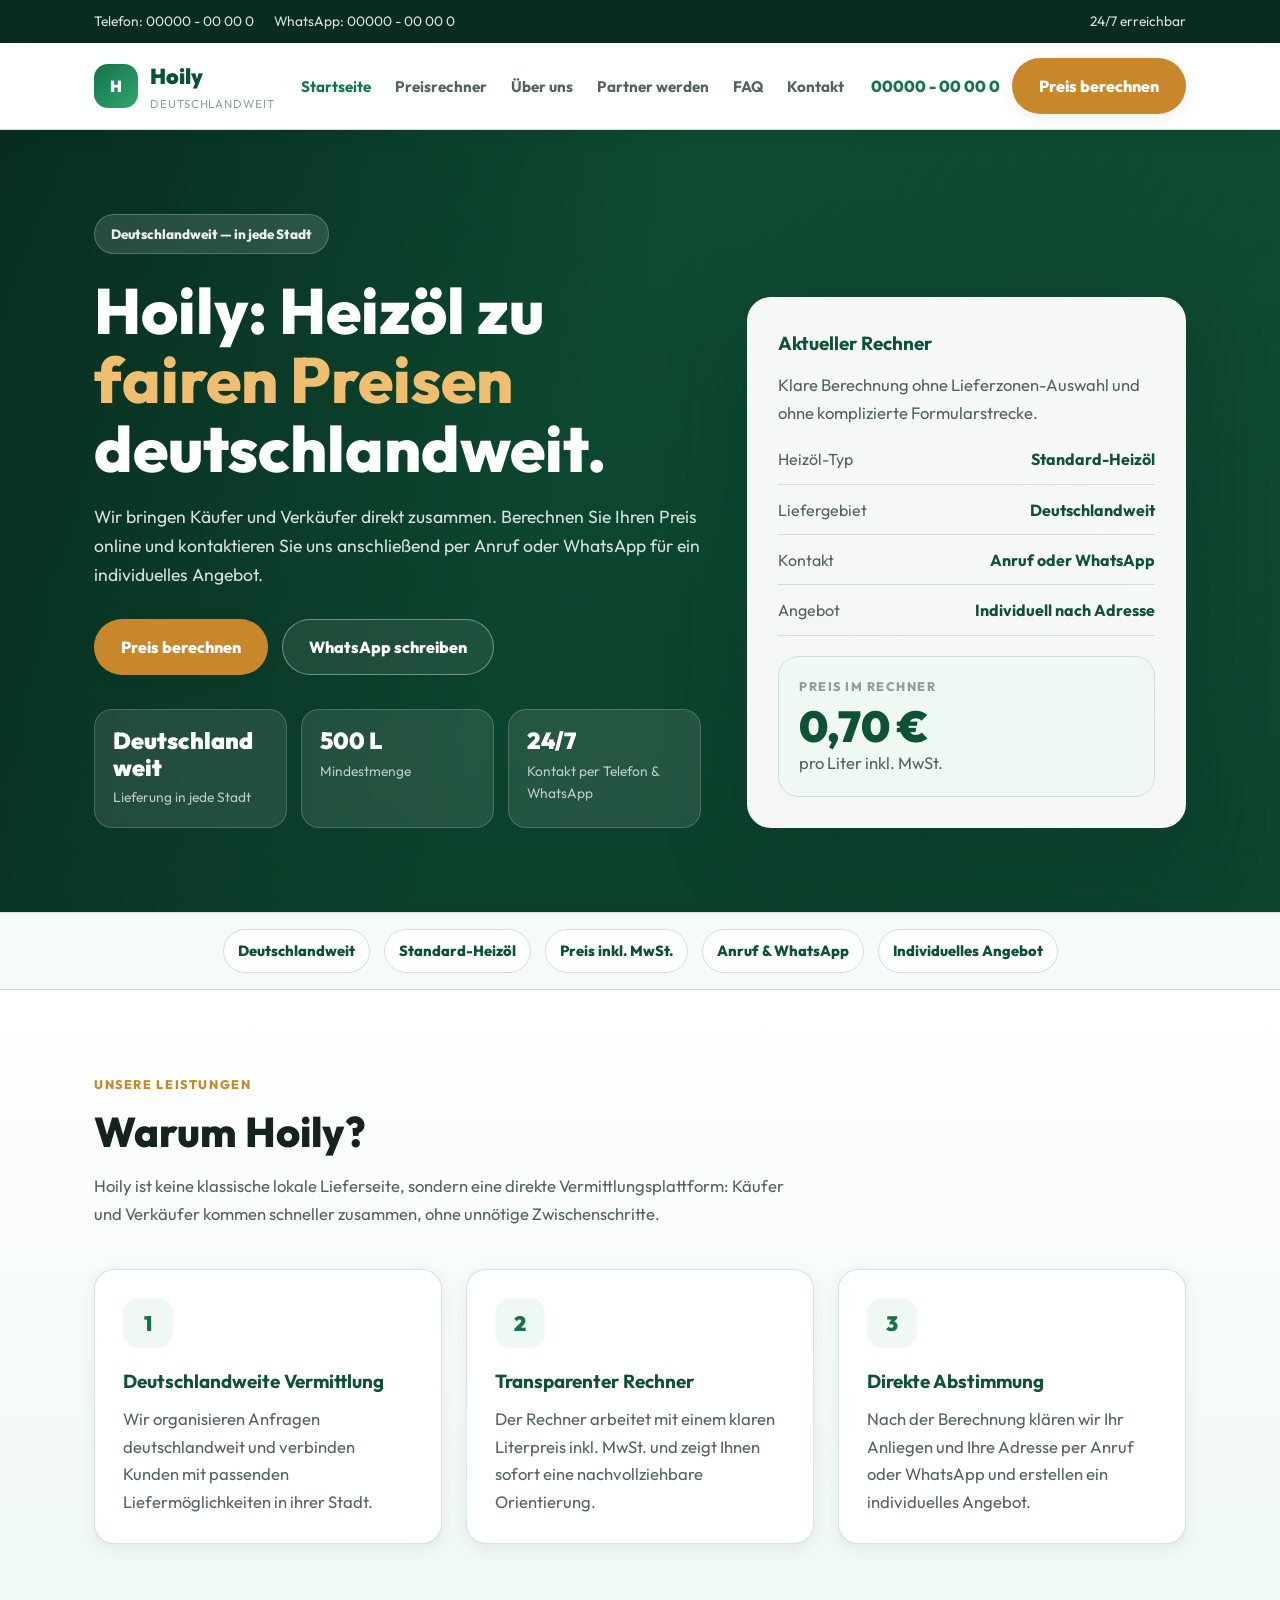
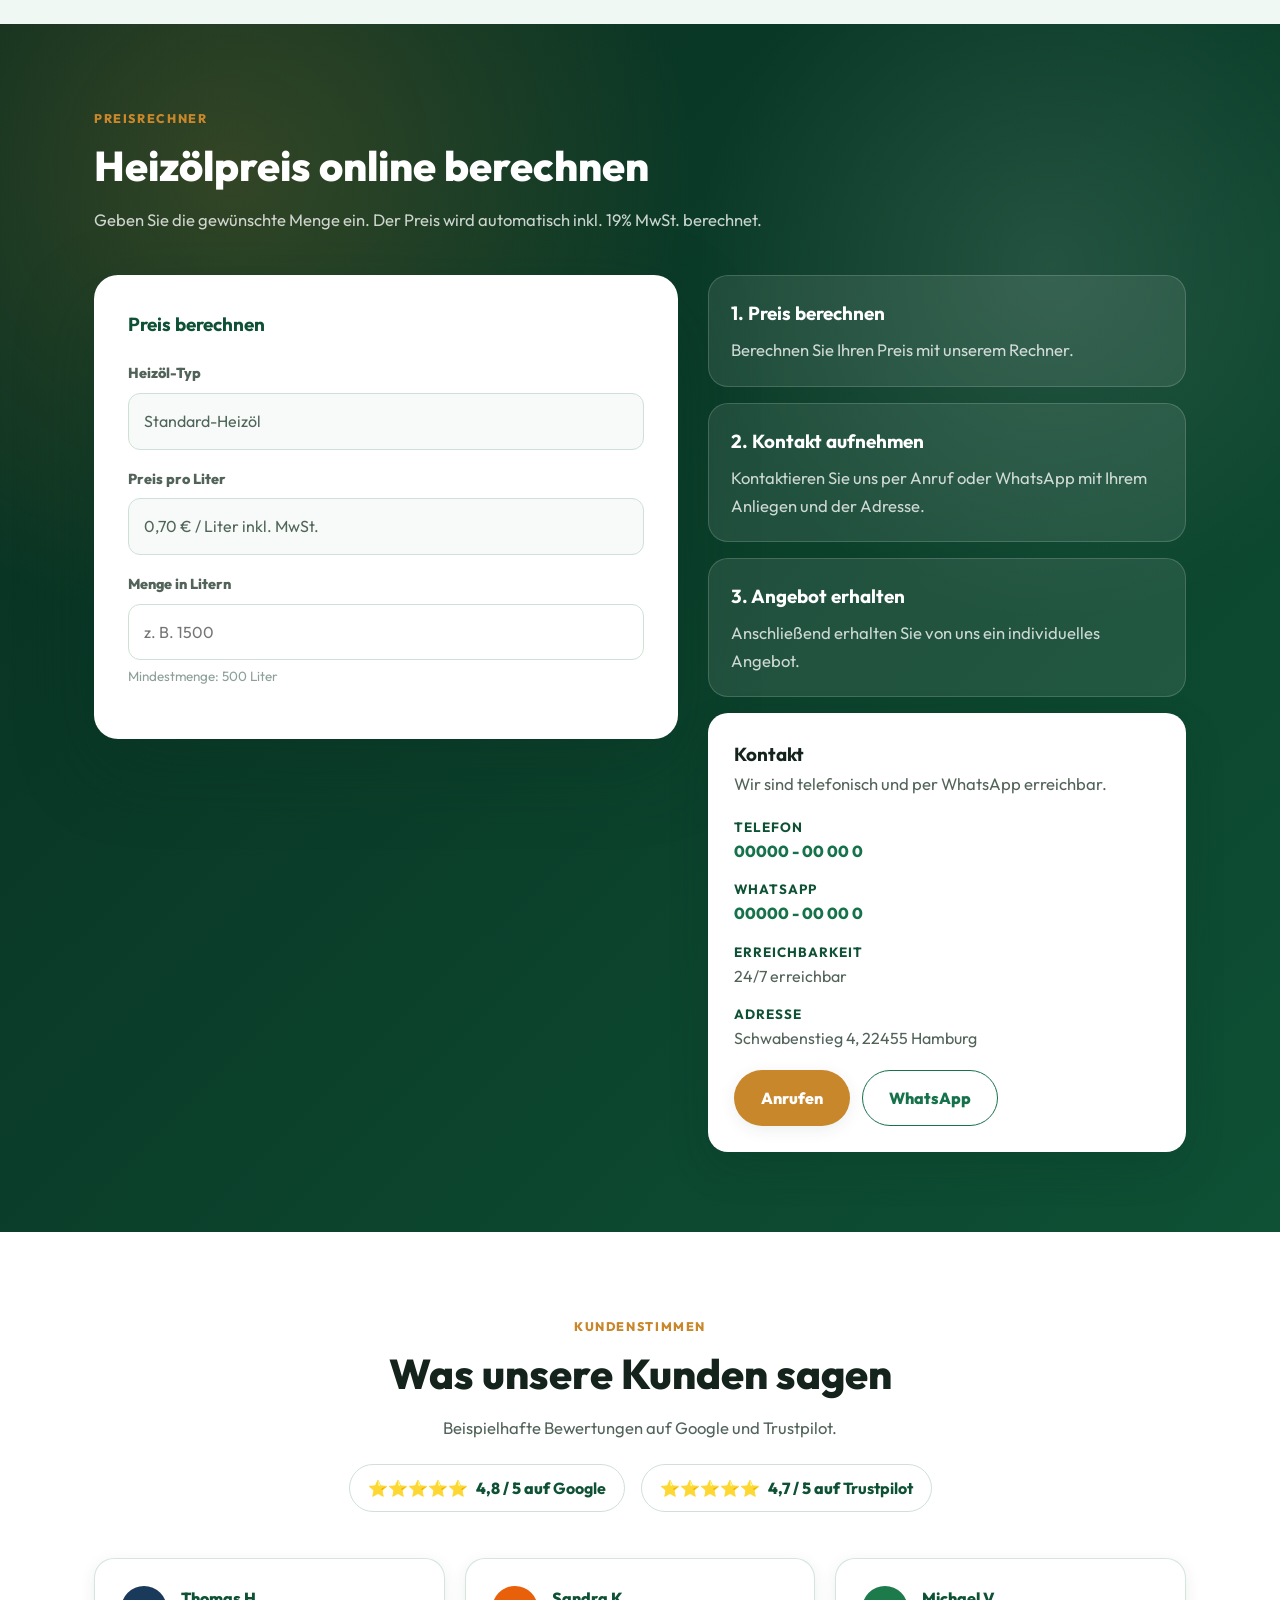
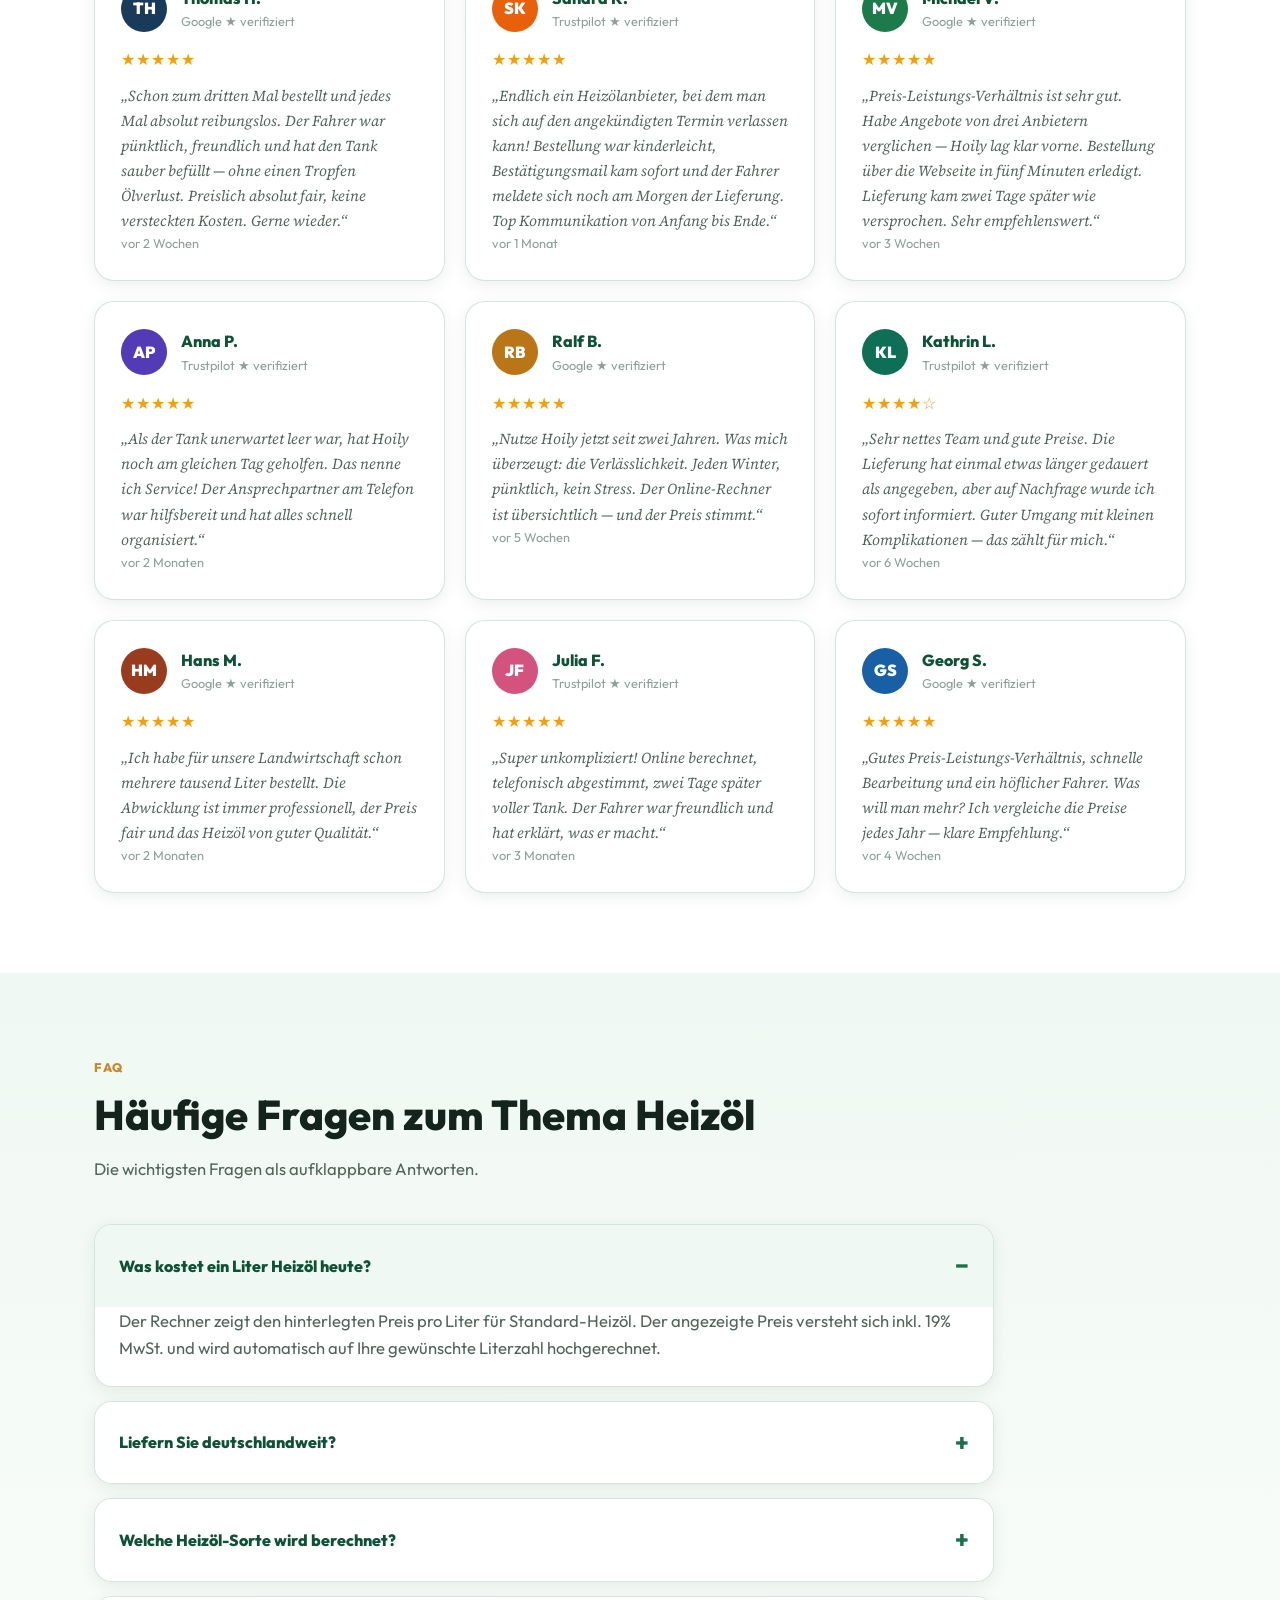
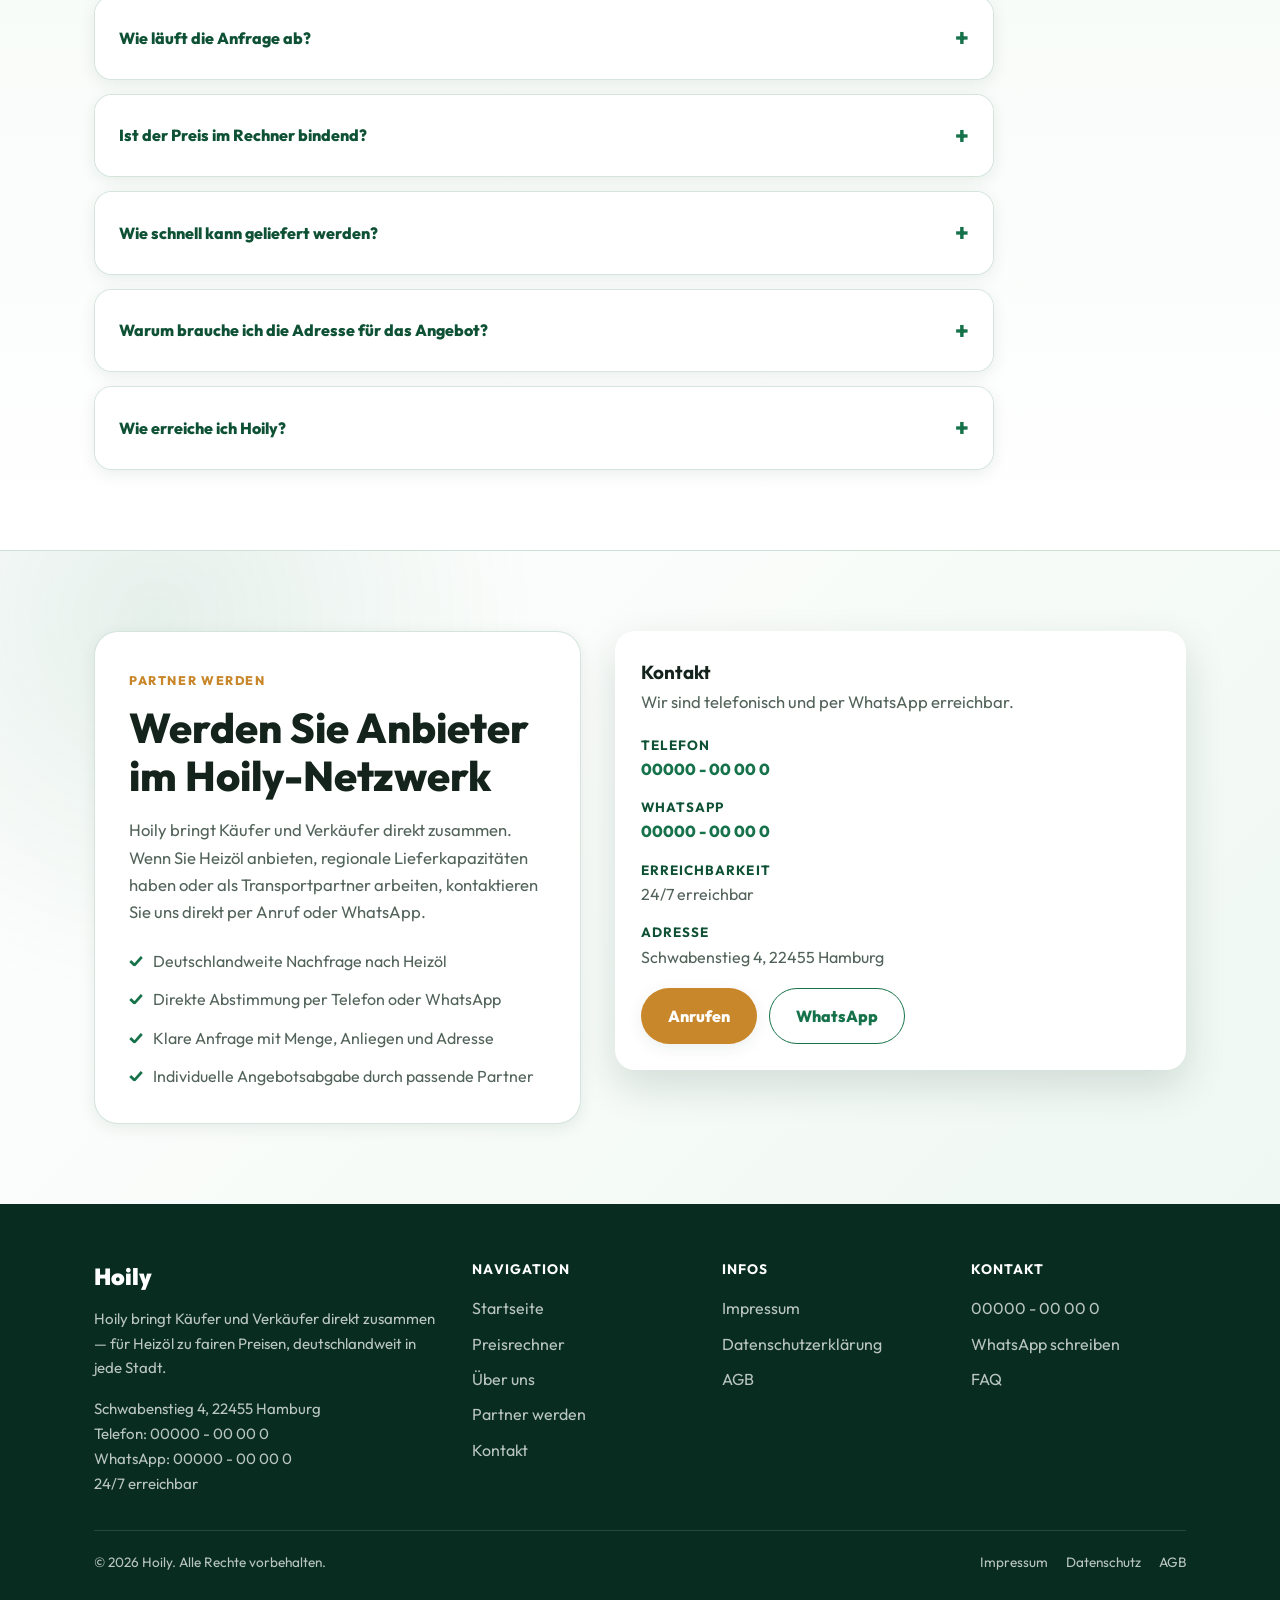
==== index.html @ de89bfe2 "commit" ====
<!DOCTYPE html><html lang="de"><head><meta charset="UTF-8"><meta name="viewport" content="width=device-width, initial-scale=1.0"><title>Hoily — Heizöl deutschlandweit berechnen</title>
<!-- Version: final-partner-uses-calculator-contact-card --><meta name="description" content="Hoily bringt Käufer und Verkäufer direkt zusammen. Heizölpreis online berechnen und per Anruf oder WhatsApp ein individuelles Angebot erhalten."><link rel="preconnect" href="https://fonts.googleapis.com"><link rel="preconnect" href="https://fonts.gstatic.com" crossorigin><link href="https://fonts.googleapis.com/css2?family=Outfit:wght@400;500;600;700;800;900&family=Source+Serif+4:ital,wght@0,400;0,600;1,400&display=swap" rel="stylesheet"><style>

:root {
  --brand-primary: #16724A;
  --brand-secondary: #0E5135;
  --brand-accent: #C9872C;
  --brand-light: #EFF8F2;
  --brand-soft: #DCEFE4;
  --brand-dark: #082D20;
  --text-primary: #14241C;
  --text-secondary: #52635A;
  --text-muted: #8CA098;
  --white: #FFFFFF;
  --border: #CFE1D6;
  --radius-sm: 8px;
  --radius-md: 14px;
  --radius-lg: 24px;
  --shadow-sm: 0 4px 16px rgba(8,45,32,0.08);
  --shadow-md: 0 16px 42px rgba(8,45,32,0.14);
  --shadow-lg: 0 28px 80px rgba(8,45,32,0.28);

  /* HERO BACKGROUND IMAGE — ЗАМЕНИТЕ ФОТО В ШАПКЕ ЗДЕСЬ.
     Формат: --hero-image: url('ВАША_ССЫЛКА_НА_ФОТО_ГРУЗОВИКА_ИЛИ_ДОРОГИ');
     Сейчас используется внешнее фото. Если фото не загрузится в локальном предпросмотре,
     сайт всё равно покажет зелёный градиент как fallback.
  */
  --hero-image: url('https://images.unsplash.com/photo-1601584115197-04ecc0da31d7?auto=format&fit=crop&w=1800&q=80');
}
* { box-sizing: border-box; margin: 0; padding: 0; }
html { scroll-behavior: smooth; }
body {
  font-family: 'Outfit', sans-serif;
  color: var(--text-primary);
  background: radial-gradient(circle at 10% 0%, rgba(22,114,74,.08), transparent 32%), #fff;
  line-height: 1.65;
}
a { color: inherit; }
.container { max-width: 1140px; margin: 0 auto; padding: 0 24px; }
section { padding: 80px 0; }
p { font-size: 1.04rem; color: var(--text-secondary); }
h1 { font-size: clamp(2.15rem, 5vw, 4rem); font-weight: 800; line-height: 1.08; }
h2 { font-size: clamp(1.6rem, 3.5vw, 2.6rem); font-weight: 800; line-height: 1.16; }
h3 { font-size: 1.18rem; font-weight: 700; }
.section-label { display:inline-flex; align-items:center; gap:8px; font-size:.78rem; letter-spacing:.13em; text-transform:uppercase; font-weight:800; color:var(--brand-accent); margin-bottom:12px; }
.section-title { margin-bottom: 16px; }
.section-sub { max-width: 700px; margin-bottom: 42px; color: var(--text-secondary); }
.btn { display:inline-flex; align-items:center; justify-content:center; gap:9px; padding:14px 26px; border-radius:999px; text-decoration:none; border:1px solid transparent; font-weight:800; cursor:pointer; transition:.22s ease; }
.btn-primary { background:var(--brand-accent); color:#fff; box-shadow:var(--shadow-sm); }
.btn-primary:hover { transform:translateY(-1px); box-shadow:var(--shadow-md); }
.btn-outline { background:rgba(255,255,255,.08); border-color:rgba(255,255,255,.38); color:#fff; }
.btn-outline:hover { background:rgba(255,255,255,.15); }
.btn-outline-dark { background:#fff; border-color:var(--brand-primary); color:var(--brand-primary); }
.btn-outline-dark:hover { background:var(--brand-light); }
.topbar { background:var(--brand-dark); color:rgba(255,255,255,.86); font-size:.86rem; }
.topbar-inner { display:flex; justify-content:space-between; gap:18px; align-items:center; flex-wrap:wrap; padding:10px 0; }
.topbar-items { display:flex; gap:20px; align-items:center; flex-wrap:wrap; }
.topbar a, .topbar span { color:rgba(255,255,255,.86); text-decoration:none; }
.navbar { position:sticky; top:0; z-index:100; background:rgba(255,255,255,.94); border-bottom:1px solid var(--border); backdrop-filter:blur(14px); box-shadow:var(--shadow-sm); }
.navbar-inner { display:flex; align-items:center; justify-content:space-between; gap:20px; padding:15px 24px; max-width:1140px; margin:0 auto; }
.logo { display:flex; align-items:center; gap:12px; text-decoration:none; min-width:0; }
.logo-icon { width:44px; height:44px; border-radius:14px; background:linear-gradient(135deg,var(--brand-primary),#31A66F); color:white; display:grid; place-items:center; font-weight:900; flex-shrink:0; }
.logo-text-main { font-size:1.35rem; font-weight:900; color:var(--brand-secondary); }
.logo-text-sub { font-size:.72rem; color:var(--text-muted); letter-spacing:.08em; text-transform:uppercase; white-space:normal; overflow-wrap:anywhere; word-break:normal; }
.nav-links { display:flex; gap:24px; align-items:center; list-style:none; }
.nav-links a { color:var(--text-secondary); text-decoration:none; font-weight:700; font-size:.95rem; }
.nav-links a:hover, .nav-links a.active { color:var(--brand-primary); }
.nav-cta { display:flex; align-items:center; gap:12px; }
.nav-tel { color:var(--brand-primary); text-decoration:none; font-weight:800; white-space:nowrap; }
.hamburger { display:none; background:none; border:none; font-size:1.6rem; color:var(--brand-primary); cursor:pointer; }
.mobile-menu { display:none; position:absolute; top:75px; left:0; right:0; background:white; border-bottom:1px solid var(--border); box-shadow:var(--shadow-md); }
.mobile-menu.open { display:block; }
.mobile-menu ul { list-style:none; display:flex; flex-direction:column; gap:16px; padding:18px 24px 24px; }
.mobile-menu a { color:var(--text-secondary); text-decoration:none; font-weight:700; }
.hero {
  min-height: calc(100vh - 118px);
  display:flex; align-items:center; position:relative; overflow:hidden; color:#fff;
  background:
    linear-gradient(110deg, rgba(8,45,32,.88) 0%, rgba(14,81,53,.70) 45%, rgba(8,45,32,.36) 100%),
    var(--hero-image),
    linear-gradient(135deg, var(--brand-dark), var(--brand-primary));
  background-position:center;
  background-size:cover;
  background-repeat:no-repeat;
}
.hero::after { content:''; position:absolute; inset:0; background:linear-gradient(180deg, rgba(8,45,32,.05), rgba(8,45,32,.48)); pointer-events:none; }
.hero-inner { position:relative; z-index:1; display:grid; grid-template-columns:minmax(0,1.08fr) minmax(330px,.78fr); gap:46px; align-items:end; }
.hero-badge { display:inline-flex; align-items:center; gap:8px; background:rgba(255,255,255,.13); border:1px solid rgba(255,255,255,.22); border-radius:999px; padding:8px 16px; margin-bottom:22px; font-size:.84rem; font-weight:800; color:rgba(255,255,255,.9); max-width:100%; overflow-wrap:anywhere; }
.hero h1 { margin-bottom:18px; max-width:760px; }
.hero h1 span { color:#F0BE71; }
.hero-sub { color:rgba(255,255,255,.84); max-width:650px; margin-bottom:30px; font-size:1.1rem; }
.hero-actions { display:flex; gap:14px; flex-wrap:wrap; margin-bottom:34px; }
.hero-stats { display:grid; grid-template-columns:repeat(3,minmax(0,1fr)); gap:14px; max-width:720px; }
.hero-stat { background:rgba(255,255,255,.10); border:1px solid rgba(255,255,255,.18); border-radius:18px; padding:18px; backdrop-filter:blur(8px); min-width:0; }
.hero-stat-num { display:block; font-size:1.45rem; font-weight:900; color:white; overflow-wrap:anywhere; line-height:1.15; }
.hero-stat-label { display:block; margin-top:5px; color:rgba(255,255,255,.70); font-size:.86rem; }
.hero-card { background:rgba(255,255,255,.96); color:var(--text-primary); border-radius:var(--radius-lg); padding:30px; box-shadow:var(--shadow-lg); border:1px solid rgba(255,255,255,.45); }
.hero-card h3 { color:var(--brand-secondary); margin-bottom:12px; }
.info-list { list-style:none; margin:20px 0; display:flex; flex-direction:column; gap:12px; }
.info-list li { display:flex; justify-content:space-between; gap:16px; border-bottom:1px solid var(--border); padding-bottom:11px; color:var(--text-secondary); }
.info-list strong { color:var(--brand-secondary); text-align:right; }
.price-box { background:var(--brand-light); border:1px solid var(--border); border-radius:20px; padding:20px; }
.price-label { font-size:.78rem; letter-spacing:.12em; text-transform:uppercase; color:var(--text-muted); font-weight:800; margin-bottom:8px; }
.price-big { font-size:2.7rem; font-weight:900; color:var(--brand-secondary); line-height:1; }
.trust-bar { background:#F7FBF8; border-top:1px solid var(--border); border-bottom:1px solid var(--border); }
.trust-bar-inner { display:flex; justify-content:center; gap:14px; flex-wrap:wrap; padding:16px 0; }
.trust-chip { background:white; border:1px solid var(--border); border-radius:999px; padding:9px 14px; color:var(--brand-secondary); font-weight:800; font-size:.92rem; }
.features-section { background:linear-gradient(180deg,#fff 0%,var(--brand-light) 100%); }
.features-grid { display:grid; grid-template-columns:repeat(3,minmax(0,1fr)); gap:24px; }
.feature-card { background:white; border:1px solid rgba(22,114,74,.18); border-radius:20px; padding:28px; box-shadow:var(--shadow-sm); transition:.22s ease; }
.feature-card:hover { transform:translateY(-3px); box-shadow:var(--shadow-md); }
.feature-icon { width:50px; height:50px; background:var(--brand-light); color:var(--brand-primary); border-radius:15px; display:grid; place-items:center; font-weight:900; font-size:1.3rem; margin-bottom:18px; }
.feature-card h3 { color:var(--brand-secondary); margin-bottom:8px; }
.calc-section { background:linear-gradient(135deg,var(--brand-dark),var(--brand-secondary)); color:#fff; position:relative; overflow:hidden; }
.calc-section::before { content:''; position:absolute; inset:0; background:radial-gradient(circle at 18% 12%, rgba(201,135,44,.22), transparent 31%), radial-gradient(circle at 82% 20%, rgba(255,255,255,.10), transparent 25%); pointer-events:none; }
.calc-section .container { position:relative; z-index:1; }
.calc-section .section-sub, .calc-section p { color:rgba(255,255,255,.78); }
.calc-wrapper { display:grid; grid-template-columns:minmax(0,1fr) minmax(330px,.82fr); gap:30px; align-items:start; }
.calc-box { background:white; color:var(--text-primary); border-radius:var(--radius-lg); padding:34px; box-shadow:var(--shadow-lg); }
.calc-box h3 { color:var(--brand-secondary); margin-bottom:22px; }
.form-group { margin-bottom:18px; }
.form-group label { display:block; font-weight:800; color:var(--text-secondary); margin-bottom:7px; font-size:.9rem; }
.form-group input, .form-group select { width:100%; border:1.5px solid var(--border); border-radius:12px; padding:14px 15px; font:inherit; color:var(--text-primary); background:white; }
.form-group input[disabled], .form-group select[disabled] { background:#F7FAF8; color:#50655A; cursor:not-allowed; }
.form-group input:focus { outline:none; border-color:var(--brand-primary); box-shadow:0 0 0 4px rgba(22,114,74,.10); }
.form-hint { color:var(--text-muted); font-size:.84rem; margin-top:5px; }
.calc-result { margin-top:22px; padding:22px; background:var(--brand-light); border:1px solid var(--border); border-radius:18px; display:none; }
.result-row { display:flex; justify-content:space-between; gap:12px; padding:9px 0; border-bottom:1px solid var(--border); }
.result-row:last-child { border-bottom:none; }
.result-label { color:var(--text-secondary); }
.result-val { color:var(--brand-secondary); font-weight:900; text-align:right; }
.result-total .result-val { color:var(--brand-accent); font-size:1.35rem; }
.calc-info { display:grid; gap:16px; }
.step-card { background:rgba(255,255,255,.09); border:1px solid rgba(255,255,255,.16); border-radius:20px; padding:22px; }
.step-card h3 { color:#fff; margin-bottom:7px; }
.contact-card { background:white; color:var(--text-primary); border-radius:20px; padding:26px; box-shadow:var(--shadow-md); }
.contact-card p { color:var(--text-secondary); }
.contact-list { list-style:none; display:flex; flex-direction:column; gap:14px; margin:18px 0; }
.contact-list li { display:flex; gap:12px; align-items:flex-start; color:var(--text-secondary); }
.contact-list strong { display:block; color:var(--brand-secondary); font-size:.84rem; letter-spacing:.08em; text-transform:uppercase; }
.contact-list a { text-decoration:none; color:var(--brand-primary); font-weight:800; }
.reviews-section { background:#fff; }
.reviews-header { text-align:center; margin-bottom:46px; }
.reviews-platforms { display:flex; justify-content:center; gap:16px; flex-wrap:wrap; margin-top:22px; }
.platform-badge { display:flex; align-items:center; gap:8px; padding:10px 18px; border:1px solid var(--border); border-radius:999px; background:white; color:var(--brand-secondary); font-weight:800; }
.reviews-grid { display:grid; grid-template-columns:repeat(3,minmax(0,1fr)); gap:20px; }
.review-card { background:white; border:1px solid rgba(22,114,74,.18); border-radius:20px; padding:26px; box-shadow:var(--shadow-sm); }
.review-top { display:flex; align-items:center; gap:14px; margin-bottom:14px; }
.reviewer-avatar { width:46px; height:46px; border-radius:50%; display:grid; place-items:center; color:white; font-weight:900; }
.reviewer-name { color:var(--brand-secondary); font-weight:800; }
.review-source, .review-date { color:var(--text-muted); font-size:.8rem; }
.review-stars { color:#F59E0B; margin-bottom:10px; letter-spacing:1px; }
.review-text { font-family:'Source Serif 4', serif; font-style:italic; color:var(--text-secondary); font-size:.95rem; }
.faq-section { background:linear-gradient(180deg,var(--brand-light) 0%,#fff 100%); }
.faq-layout { display:grid; gap:14px; max-width:900px; }
.faq-item { background:white; border:1px solid rgba(22,114,74,.18); border-radius:18px; box-shadow:var(--shadow-sm); overflow:hidden; }
.faq-question { width:100%; border:none; background:white; padding:21px 24px; display:flex; align-items:center; justify-content:space-between; gap:18px; text-align:left; cursor:pointer; font:inherit; font-weight:800; color:var(--brand-secondary); }
.faq-question span:first-child { overflow-wrap:anywhere; }
.faq-question span:last-child { font-size:1.5rem; color:var(--brand-primary); flex-shrink:0; }
.faq-answer { display:none; padding:0 24px 24px; }
.faq-answer p { color:var(--text-secondary); }
.faq-item.active .faq-answer { display:block; }
.faq-item.active .faq-question { background:var(--brand-light); }
.info-links { background:linear-gradient(135deg,#fff,var(--brand-light)); border-top:1px solid var(--border); }
.link-grid { display:grid; grid-template-columns:repeat(2,minmax(0,1fr)); gap:18px; }
.link-card { display:block; background:white; border:1px solid rgba(22,114,74,.18); border-radius:20px; padding:24px; text-decoration:none; box-shadow:var(--shadow-sm); transition:.22s ease; }
.link-card:hover { transform:translateY(-2px); box-shadow:var(--shadow-md); }
.link-card h3 { color:var(--brand-secondary); margin-bottom:7px; }
.page-hero { background:linear-gradient(135deg,var(--brand-dark),var(--brand-secondary)); color:white; padding:76px 0 62px; }
.page-hero p { color:rgba(255,255,255,.80); max-width:800px; }
.page-content { padding:72px 0; }
.text-page { max-width:880px; }
.text-page h2 { color:var(--brand-secondary); margin:34px 0 12px; }
.text-page h3 { color:var(--brand-secondary); margin:26px 0 10px; }
.text-page ul { padding-left:22px; color:var(--text-secondary); }
.text-page li { margin:8px 0; }
.footer { background:var(--brand-dark); color:rgba(255,255,255,.72); padding:54px 0 28px; }
.footer-grid { display:grid; grid-template-columns:1.6fr 1fr 1fr 1fr; gap:34px; margin-bottom:34px; }
.footer-logo-text { color:white; font-size:1.45rem; font-weight:900; margin-bottom:10px; }
.footer h4 { color:white; text-transform:uppercase; letter-spacing:.08em; font-size:.86rem; margin-bottom:14px; }
.footer p { color:rgba(255,255,255,.72); font-size:.94rem; }
.footer ul { list-style:none; display:flex; flex-direction:column; gap:9px; }
.footer a { color:rgba(255,255,255,.72); text-decoration:none; }
.footer a:hover { color:white; }
.footer-bottom { display:flex; justify-content:space-between; gap:16px; flex-wrap:wrap; border-top:1px solid rgba(255,255,255,.12); padding-top:20px; font-size:.85rem; }
@media (max-width: 1000px) {
  .hero-inner, .calc-wrapper { grid-template-columns:1fr; }
  .features-grid, .reviews-grid, .footer-grid { grid-template-columns:1fr 1fr; }
}
@media (max-width: 860px) {
  .nav-links, .nav-cta .btn { display:none; }
  .hamburger { display:block; }
  .nav-cta { margin-left:auto; }
  .hero { min-height:auto; padding:74px 0; }
  .hero-stats, .features-grid, .reviews-grid, .footer-grid, .link-grid { grid-template-columns:1fr; }
}
@media (max-width: 600px) {
  section { padding:58px 0; }
  .container { padding:0 18px; }
  .navbar-inner { padding:13px 18px; }
  .topbar-inner { gap:8px; }
  .topbar-items { gap:10px; }
  .hero-actions { flex-direction:column; align-items:stretch; }
  .hero-card, .calc-box { padding:24px; }
  .info-list li, .result-row { flex-direction:column; gap:3px; }
  .info-list strong, .result-val { text-align:left; }
}


/* PARTNER BLOCK PATCH — финальный блок вместо ссылок */
.partner-section {
  background:
    radial-gradient(circle at 12% 10%, rgba(22,114,74,.10), transparent 30%),
    linear-gradient(135deg, #FFFFFF 0%, var(--brand-light) 100%);
  border-top: 1px solid var(--border);
}
.partner-grid {
  display: grid;
  grid-template-columns: minmax(0, .92fr) minmax(320px, 1.08fr);
  gap: 34px;
  align-items: start;
}
.partner-copy {
  background: white;
  border: 1px solid rgba(22,114,74,.18);
  border-radius: var(--radius-lg);
  padding: 34px;
  box-shadow: var(--shadow-sm);
}
.partner-copy ul {
  list-style: none;
  display: grid;
  gap: 12px;
  margin-top: 22px;
}
.partner-copy li {
  display: flex;
  gap: 10px;
  color: var(--text-secondary);
}
.partner-copy li::before {
  content: '✓';
  color: var(--brand-primary);
  font-weight: 900;
}
.form-row { display: grid; grid-template-columns: 1fr 1fr; gap: 16px; }
.form-group textarea {
  width: 100%;
  border: 1.5px solid var(--border);
  border-radius: 12px;
  padding: 14px 15px;
  font: inherit;
  color: var(--text-primary);
  background: white;
  min-height: 110px;
  resize: vertical;
}
.form-group textarea:focus {
  outline: none;
  border-color: var(--brand-primary);
  box-shadow: 0 0 0 4px rgba(22,114,74,.10);
}
.partner-actions { display: flex; gap: 12px; flex-wrap: wrap; margin-top: 6px; }
@media (max-width: 900px) {
  .partner-grid, .form-row { grid-template-columns: 1fr; }
}

</style></head><body>
<div class="topbar">
  <div class="container">
    <div class="topbar-inner">
      <div class="topbar-items">
        <a href="tel:+490000000000">Telefon: 00000 - 00 00 0</a>
        <a href="https://wa.me/490000000000" target="_blank" rel="noopener">WhatsApp: 00000 - 00 00 0</a>
      </div>
      <div class="topbar-items">
        <span>24/7 erreichbar</span>
      </div>
    </div>
  </div>
</div>
<nav class="navbar">
  <div class="navbar-inner">
    <a href="index.html" class="logo">
      <div class="logo-icon">H</div>
      <div>
        <div class="logo-text-main">Hoily</div>
        <div class="logo-text-sub">Deutschlandweit</div>
      </div>
    </a>
    <ul class="nav-links"><li><a href="index.html" class="active">Startseite</a></li><li><a href="index.html#rechner" class="">Preisrechner</a></li><li><a href="ueber-uns.html" class="">Über uns</a></li><li><a href="#lieferant-werden" class="">Partner werden</a></li><li><a href="index.html#faq" class="">FAQ</a></li><li><a href="index.html#kontakt" class="">Kontakt</a></li></ul>
    <div class="nav-cta">
      <a class="nav-tel" href="tel:+490000000000">00000 - 00 00 0</a>
      <a href="index.html#rechner" class="btn btn-primary">Preis berechnen</a>
    </div>
    <button class="hamburger" onclick="toggleMenu()" aria-label="Menü öffnen">☰</button>
  </div>
  <div class="mobile-menu" id="mobile-menu"><ul><li><a href="index.html">Startseite</a></li><li><a href="index.html#rechner">Preisrechner</a></li><li><a href="ueber-uns.html">Über uns</a></li><li><a href="#lieferant-werden">Partner werden</a></li><li><a href="index.html#faq">FAQ</a></li><li><a href="index.html#kontakt">Kontakt</a></li></ul></div>
</nav>
<section class="hero" id="start">
  <div class="container">
    <div class="hero-inner">
      <div>
        <div class="hero-badge">Deutschlandweit — in jede Stadt</div>
        <h1>Hoily: Heizöl zu <span>fairen Preisen</span> deutschlandweit.</h1>
        <p class="hero-sub">Wir bringen Käufer und Verkäufer direkt zusammen. Berechnen Sie Ihren Preis online und kontaktieren Sie uns anschließend per Anruf oder WhatsApp für ein individuelles Angebot.</p>
        <div class="hero-actions"><a href="#rechner" class="btn btn-primary">Preis berechnen</a><a href="https://wa.me/490000000000" target="_blank" rel="noopener" class="btn btn-outline">WhatsApp schreiben</a></div>
        <div class="hero-stats"><div class="hero-stat"><span class="hero-stat-num">Deutschlandweit</span><span class="hero-stat-label">Lieferung in jede Stadt</span></div><div class="hero-stat"><span class="hero-stat-num">500 L</span><span class="hero-stat-label">Mindestmenge</span></div><div class="hero-stat"><span class="hero-stat-num">24/7</span><span class="hero-stat-label">Kontakt per Telefon & WhatsApp</span></div></div>
      </div>
      <div class="hero-card">
        <h3>Aktueller Rechner</h3>
        <p>Klare Berechnung ohne Lieferzonen-Auswahl und ohne komplizierte Formularstrecke.</p>
        <ul class="info-list"><li><span>Heizöl-Typ</span><strong>Standard-Heizöl</strong></li><li><span>Liefergebiet</span><strong>Deutschlandweit</strong></li><li><span>Kontakt</span><strong>Anruf oder WhatsApp</strong></li><li><span>Angebot</span><strong>Individuell nach Adresse</strong></li></ul>
        <div class="price-box"><div class="price-label">Preis im Rechner</div><div class="price-big">0,70 €</div><p>pro Liter inkl. MwSt.</p></div>
      </div>
    </div>
  </div>
</section>
<div class="trust-bar"><div class="container"><div class="trust-bar-inner"><div class="trust-chip">Deutschlandweit</div><div class="trust-chip">Standard-Heizöl</div><div class="trust-chip">Preis inkl. MwSt.</div><div class="trust-chip">Anruf & WhatsApp</div><div class="trust-chip">Individuelles Angebot</div></div></div></div>
<section class="features-section" id="leistungen"><div class="container"><div class="section-label">Unsere Leistungen</div><h2 class="section-title">Warum Hoily?</h2><p class="section-sub">Hoily ist keine klassische lokale Lieferseite, sondern eine direkte Vermittlungsplattform: Käufer und Verkäufer kommen schneller zusammen, ohne unnötige Zwischenschritte.</p><div class="features-grid"><div class="feature-card"><div class="feature-icon">1</div><h3>Deutschlandweite Vermittlung</h3><p>Wir organisieren Anfragen deutschlandweit und verbinden Kunden mit passenden Liefermöglichkeiten in ihrer Stadt.</p></div><div class="feature-card"><div class="feature-icon">2</div><h3>Transparenter Rechner</h3><p>Der Rechner arbeitet mit einem klaren Literpreis inkl. MwSt. und zeigt Ihnen sofort eine nachvollziehbare Orientierung.</p></div><div class="feature-card"><div class="feature-icon">3</div><h3>Direkte Abstimmung</h3><p>Nach der Berechnung klären wir Ihr Anliegen und Ihre Adresse per Anruf oder WhatsApp und erstellen ein individuelles Angebot.</p></div></div></div></section>
<section class="calc-section" id="rechner"><div class="container"><div class="section-label">Preisrechner</div><h2 class="section-title">Heizölpreis online berechnen</h2><p class="section-sub">Geben Sie die gewünschte Menge ein. Der Preis wird automatisch inkl. 19% MwSt. berechnet.</p><div class="calc-wrapper"><div class="calc-box"><h3>Preis berechnen</h3><div class="form-group"><label>Heizöl-Typ</label><input type="text" value="Standard-Heizöl" disabled></div><div class="form-group"><label>Preis pro Liter</label><input type="text" value="0,70 € / Liter inkl. MwSt." disabled></div><div class="form-group"><label for="c-liters">Menge in Litern</label><input type="number" id="c-liters" min="500" step="50" placeholder="z. B. 1500" oninput="calcPrice()"><div class="form-hint">Mindestmenge: 500 Liter</div></div><div id="calc-result" class="calc-result"><div class="result-row"><span class="result-label">Menge</span><span class="result-val" id="res-liters">—</span></div><div class="result-row"><span class="result-label">Preis pro Liter</span><span class="result-val" id="res-price">—</span></div><div class="result-row result-total"><span class="result-label">Gesamtpreis inkl. 19% MwSt.</span><span class="result-val" id="res-total">—</span></div><div class="result-row"><span class="result-label">MwSt.</span><span class="result-val" id="res-vat">—</span></div></div></div><div class="calc-info"><div class="step-card"><h3>1. Preis berechnen</h3><p>Berechnen Sie Ihren Preis mit unserem Rechner.</p></div><div class="step-card"><h3>2. Kontakt aufnehmen</h3><p>Kontaktieren Sie uns per Anruf oder WhatsApp mit Ihrem Anliegen und der Adresse.</p></div><div class="step-card"><h3>3. Angebot erhalten</h3><p>Anschließend erhalten Sie von uns ein individuelles Angebot.</p></div><div class="contact-card" id="kontakt"><h3>Kontakt</h3><p>Wir sind telefonisch und per WhatsApp erreichbar.</p><ul class="contact-list"><li><div><strong>Telefon</strong><a href="tel:+490000000000">00000 - 00 00 0</a></div></li><li><div><strong>WhatsApp</strong><a href="https://wa.me/490000000000" target="_blank" rel="noopener">00000 - 00 00 0</a></div></li><li><div><strong>Erreichbarkeit</strong><span>24/7 erreichbar</span></div></li><li><div><strong>Adresse</strong><span>Schwabenstieg 4, 22455 Hamburg</span></div></li></ul><div style="display:flex; gap:12px; flex-wrap:wrap;"><a class="btn btn-primary" href="tel:+490000000000">Anrufen</a><a class="btn btn-outline-dark" href="https://wa.me/490000000000" target="_blank" rel="noopener">WhatsApp</a></div></div></div></div></div></section>
<section class="reviews-section" id="bewertungen"><div class="container"><div class="reviews-header"><div class="section-label">Kundenstimmen</div><h2 class="section-title">Was unsere Kunden sagen</h2><p>Beispielhafte Bewertungen auf Google und Trustpilot.</p><div class="reviews-platforms"><div class="platform-badge"><span>⭐⭐⭐⭐⭐</span><span>4,8 / 5 auf <strong>Google</strong></span></div><div class="platform-badge"><span>⭐⭐⭐⭐⭐</span><span>4,7 / 5 auf <strong>Trustpilot</strong></span></div></div></div><div class="reviews-grid">
      <div class="review-card">
        <div class="review-top"><div class="reviewer-avatar" style="background:#1A3A5C;">TH</div><div><div class="reviewer-name">Thomas H.</div><div class="review-source">Google ★ verifiziert</div></div></div>
        <div class="review-stars">★★★★★</div><p class="review-text">„Schon zum dritten Mal bestellt und jedes Mal absolut reibungslos. Der Fahrer war pünktlich, freundlich und hat den Tank sauber befüllt — ohne einen Tropfen Ölverlust. Preislich absolut fair, keine versteckten Kosten. Gerne wieder.“</p><div class="review-date">vor 2 Wochen</div>
      </div>

      <div class="review-card">
        <div class="review-top"><div class="reviewer-avatar" style="background:#E8600A;">SK</div><div><div class="reviewer-name">Sandra K.</div><div class="review-source">Trustpilot ★ verifiziert</div></div></div>
        <div class="review-stars">★★★★★</div><p class="review-text">„Endlich ein Heizölanbieter, bei dem man sich auf den angekündigten Termin verlassen kann! Bestellung war kinderleicht, Bestätigungsmail kam sofort und der Fahrer meldete sich noch am Morgen der Lieferung. Top Kommunikation von Anfang bis Ende.“</p><div class="review-date">vor 1 Monat</div>
      </div>

      <div class="review-card">
        <div class="review-top"><div class="reviewer-avatar" style="background:#1D7A4A;">MV</div><div><div class="reviewer-name">Michael V.</div><div class="review-source">Google ★ verifiziert</div></div></div>
        <div class="review-stars">★★★★★</div><p class="review-text">„Preis-Leistungs-Verhältnis ist sehr gut. Habe Angebote von drei Anbietern verglichen — Hoily lag klar vorne. Bestellung über die Webseite in fünf Minuten erledigt. Lieferung kam zwei Tage später wie versprochen. Sehr empfehlenswert.“</p><div class="review-date">vor 3 Wochen</div>
      </div>

      <div class="review-card">
        <div class="review-top"><div class="reviewer-avatar" style="background:#533AB7;">AP</div><div><div class="reviewer-name">Anna P.</div><div class="review-source">Trustpilot ★ verifiziert</div></div></div>
        <div class="review-stars">★★★★★</div><p class="review-text">„Als der Tank unerwartet leer war, hat Hoily noch am gleichen Tag geholfen. Das nenne ich Service! Der Ansprechpartner am Telefon war hilfsbereit und hat alles schnell organisiert.“</p><div class="review-date">vor 2 Monaten</div>
      </div>

      <div class="review-card">
        <div class="review-top"><div class="reviewer-avatar" style="background:#BA7517;">RB</div><div><div class="reviewer-name">Ralf B.</div><div class="review-source">Google ★ verifiziert</div></div></div>
        <div class="review-stars">★★★★★</div><p class="review-text">„Nutze Hoily jetzt seit zwei Jahren. Was mich überzeugt: die Verlässlichkeit. Jeden Winter, pünktlich, kein Stress. Der Online-Rechner ist übersichtlich — und der Preis stimmt.“</p><div class="review-date">vor 5 Wochen</div>
      </div>

      <div class="review-card">
        <div class="review-top"><div class="reviewer-avatar" style="background:#0F6E56;">KL</div><div><div class="reviewer-name">Kathrin L.</div><div class="review-source">Trustpilot ★ verifiziert</div></div></div>
        <div class="review-stars">★★★★☆</div><p class="review-text">„Sehr nettes Team und gute Preise. Die Lieferung hat einmal etwas länger gedauert als angegeben, aber auf Nachfrage wurde ich sofort informiert. Guter Umgang mit kleinen Komplikationen — das zählt für mich.“</p><div class="review-date">vor 6 Wochen</div>
      </div>

      <div class="review-card">
        <div class="review-top"><div class="reviewer-avatar" style="background:#993C1D;">HM</div><div><div class="reviewer-name">Hans M.</div><div class="review-source">Google ★ verifiziert</div></div></div>
        <div class="review-stars">★★★★★</div><p class="review-text">„Ich habe für unsere Landwirtschaft schon mehrere tausend Liter bestellt. Die Abwicklung ist immer professionell, der Preis fair und das Heizöl von guter Qualität.“</p><div class="review-date">vor 2 Monaten</div>
      </div>

      <div class="review-card">
        <div class="review-top"><div class="reviewer-avatar" style="background:#D4537E;">JF</div><div><div class="reviewer-name">Julia F.</div><div class="review-source">Trustpilot ★ verifiziert</div></div></div>
        <div class="review-stars">★★★★★</div><p class="review-text">„Super unkompliziert! Online berechnet, telefonisch abgestimmt, zwei Tage später voller Tank. Der Fahrer war freundlich und hat erklärt, was er macht.“</p><div class="review-date">vor 3 Monaten</div>
      </div>

      <div class="review-card">
        <div class="review-top"><div class="reviewer-avatar" style="background:#185FA5;">GS</div><div><div class="reviewer-name">Georg S.</div><div class="review-source">Google ★ verifiziert</div></div></div>
        <div class="review-stars">★★★★★</div><p class="review-text">„Gutes Preis-Leistungs-Verhältnis, schnelle Bearbeitung und ein höflicher Fahrer. Was will man mehr? Ich vergleiche die Preise jedes Jahr — klare Empfehlung.“</p><div class="review-date">vor 4 Wochen</div>
      </div></div></div></section>
<section class="faq-section" id="faq"><div class="container"><div class="section-label">FAQ</div><h2 class="section-title">Häufige Fragen zum Thema Heizöl</h2><p class="section-sub">Die wichtigsten Fragen als aufklappbare Antworten.</p><div class="faq-layout">
      <div class="faq-item active">
        <button class="faq-question" type="button"><span>Was kostet ein Liter Heizöl heute?</span><span>−</span></button>
        <div class="faq-answer"><p>Der Rechner zeigt den hinterlegten Preis pro Liter für Standard-Heizöl. Der angezeigte Preis versteht sich inkl. 19% MwSt. und wird automatisch auf Ihre gewünschte Literzahl hochgerechnet.</p></div>
      </div>

      <div class="faq-item">
        <button class="faq-question" type="button"><span>Liefern Sie deutschlandweit?</span><span>+</span></button>
        <div class="faq-answer"><p>Ja. Hoily ist als Vermittlungsplattform aufgebaut und bringt Käufer und Verkäufer direkt zusammen — deutschlandweit, in jede Stadt. Die konkrete Lieferung wird anschließend individuell angeboten.</p></div>
      </div>

      <div class="faq-item">
        <button class="faq-question" type="button"><span>Welche Heizöl-Sorte wird berechnet?</span><span>+</span></button>
        <div class="faq-answer"><p>Im Rechner bleibt es bewusst einfach: berechnet wird Standard-Heizöl. Weitere Varianten können bei Bedarf telefonisch oder per WhatsApp besprochen werden.</p></div>
      </div>

      <div class="faq-item">
        <button class="faq-question" type="button"><span>Wie läuft die Anfrage ab?</span><span>+</span></button>
        <div class="faq-answer"><p>Sie berechnen zuerst Ihren Preis, kontaktieren uns anschließend per Anruf oder WhatsApp mit Anliegen und Adresse und erhalten danach ein individuelles Angebot.</p></div>
      </div>

      <div class="faq-item">
        <button class="faq-question" type="button"><span>Ist der Preis im Rechner bindend?</span><span>+</span></button>
        <div class="faq-answer"><p>Der Rechner dient als transparente Orientierung. Das individuelle Angebot erhalten Sie anschließend nach Kontaktaufnahme und Prüfung Ihrer Adresse.</p></div>
      </div>

      <div class="faq-item">
        <button class="faq-question" type="button"><span>Wie schnell kann geliefert werden?</span><span>+</span></button>
        <div class="faq-answer"><p>Die Lieferzeit hängt vom verfügbaren regionalen Partner und Ihrer Adresse ab. Nach Ihrer Anfrage erhalten Sie ein konkretes Angebot mit den nächsten Schritten.</p></div>
      </div>

      <div class="faq-item">
        <button class="faq-question" type="button"><span>Warum brauche ich die Adresse für das Angebot?</span><span>+</span></button>
        <div class="faq-answer"><p>Die Adresse ist notwendig, damit ein passender Lieferpartner und die tatsächlichen Lieferbedingungen geprüft werden können.</p></div>
      </div>

      <div class="faq-item">
        <button class="faq-question" type="button"><span>Wie erreiche ich Hoily?</span><span>+</span></button>
        <div class="faq-answer"><p>Sie erreichen Hoily telefonisch oder per WhatsApp unter der angegebenen Nummer. Die Kontaktmöglichkeit ist 24/7 erreichbar.</p></div>
      </div></div></div></section>
<section class="partner-section" id="lieferant-werden">
  <div class="container">
    <div class="partner-grid">
      <div class="partner-copy">
        <div class="section-label">Partner werden</div>
        <h2 class="section-title">Werden Sie Anbieter im Hoily-Netzwerk</h2>
        <p>Hoily bringt Käufer und Verkäufer direkt zusammen. Wenn Sie Heizöl anbieten, regionale Lieferkapazitäten haben oder als Transportpartner arbeiten, kontaktieren Sie uns direkt per Anruf oder WhatsApp.</p>
        <ul>
          <li>Deutschlandweite Nachfrage nach Heizöl</li>
          <li>Direkte Abstimmung per Telefon oder WhatsApp</li>
          <li>Klare Anfrage mit Menge, Anliegen und Adresse</li>
          <li>Individuelle Angebotsabgabe durch passende Partner</li>
        </ul>
      </div>
      <div class="contact-card partner-contact-card"><h3>Kontakt</h3><p>Wir sind telefonisch und per WhatsApp erreichbar.</p><ul class="contact-list"><li><div><strong>Telefon</strong><a href="tel:+490000000000">00000 - 00 00 0</a></div></li><li><div><strong>WhatsApp</strong><a href="https://wa.me/490000000000" target="_blank" rel="noopener">00000 - 00 00 0</a></div></li><li><div><strong>Erreichbarkeit</strong><span>24/7 erreichbar</span></div></li><li><div><strong>Adresse</strong><span>Schwabenstieg 4, 22455 Hamburg</span></div></li></ul><div style="display:flex; gap:12px; flex-wrap:wrap;"><a class="btn btn-primary" href="tel:+490000000000">Anrufen</a><a class="btn btn-outline-dark" href="https://wa.me/490000000000" target="_blank" rel="noopener">WhatsApp</a></div>
    </div>
  </div>
</section>
<footer class="footer">
  <div class="container">
    <div class="footer-grid">
      <div>
        <div class="footer-logo-text">Hoily</div>
        <p>Hoily bringt Käufer und Verkäufer direkt zusammen — für Heizöl zu fairen Preisen, deutschlandweit in jede Stadt.</p>
        <p style="margin-top:16px;">Schwabenstieg 4, 22455 Hamburg<br>Telefon: <a href="tel:+490000000000">00000 - 00 00 0</a><br>WhatsApp: <a href="https://wa.me/490000000000" target="_blank" rel="noopener">00000 - 00 00 0</a><br>24/7 erreichbar</p>
      </div>
      <div><h4>Navigation</h4><ul><li><a href="index.html">Startseite</a></li><li><a href="index.html#rechner">Preisrechner</a></li><li><a href="ueber-uns.html">Über uns</a></li><li><a href="#lieferant-werden">Partner werden</a></li><li><a href="index.html#kontakt">Kontakt</a></li></ul></div>
      <div><h4>Infos</h4><ul><li><a href="impressum.html">Impressum</a></li><li><a href="datenschutz.html">Datenschutzerklärung</a></li><li><a href="agb.html">AGB</a></li></ul></div>
      <div><h4>Kontakt</h4><ul><li><a href="tel:+490000000000">00000 - 00 00 0</a></li><li><a href="https://wa.me/490000000000" target="_blank" rel="noopener">WhatsApp schreiben</a></li><li><a href="index.html#faq">FAQ</a></li></ul></div>
    </div>
    <div class="footer-bottom">
      <span>© 2026 Hoily. Alle Rechte vorbehalten.</span>
      <div style="display:flex; gap:18px; flex-wrap:wrap;"><a href="impressum.html">Impressum</a><a href="datenschutz.html">Datenschutz</a><a href="agb.html">AGB</a></div>
    </div>
  </div>
</footer>

<script>
const PRICE_PER_LITER = 0.70; // Preis inkl. 19% MwSt.
const MIN_LITERS = 500;

function formatCurrency(value) {
  return value.toLocaleString('de-DE', { style: 'currency', currency: 'EUR', minimumFractionDigits: 2 });
}

function calcPrice() {
  const litersInput = document.getElementById('c-liters');
  const resultBox = document.getElementById('calc-result');
  if (!litersInput || !resultBox) return;
  const liters = parseFloat(litersInput.value);
  if (!liters || liters < MIN_LITERS) {
    resultBox.style.display = 'none';
    litersInput.style.borderColor = liters && liters < MIN_LITERS ? '#D14D3F' : '';
    return;
  }
  litersInput.style.borderColor = '#16724A';
  const total = liters * PRICE_PER_LITER;
  const vat = total - total / 1.19;
  document.getElementById('res-liters').textContent = liters.toLocaleString('de-DE') + ' Liter';
  document.getElementById('res-price').textContent = formatCurrency(PRICE_PER_LITER) + ' / Liter inkl. MwSt.';
  document.getElementById('res-total').textContent = formatCurrency(total);
  document.getElementById('res-vat').textContent = 'Enthaltene 19% MwSt.: ' + formatCurrency(vat);
  resultBox.style.display = 'block';
}

function toggleMenu() {
  const menu = document.getElementById('mobile-menu');
  if (menu) menu.classList.toggle('open');
}

document.addEventListener('click', (e) => {
  const faqButton = e.target.closest('.faq-question');
  if (faqButton) {
    const item = faqButton.closest('.faq-item');
    item.classList.toggle('active');
    const sign = item.querySelector('.faq-question span:last-child');
    if (sign) sign.textContent = item.classList.contains('active') ? '−' : '+';
  }
  if (!e.target.closest('.navbar')) {
    const menu = document.getElementById('mobile-menu');
    if (menu) menu.classList.remove('open');
  }
});

document.addEventListener('DOMContentLoaded', () => {
  document.querySelectorAll('a[href^="#"]').forEach(a => {
    a.addEventListener('click', e => {
      const target = document.querySelector(a.getAttribute('href'));
      if (target) {
        e.preventDefault();
        target.scrollIntoView({ behavior: 'smooth', block: 'start' });
        document.getElementById('mobile-menu')?.classList.remove('open');
      }
    });
  });
});



</script></body></html>
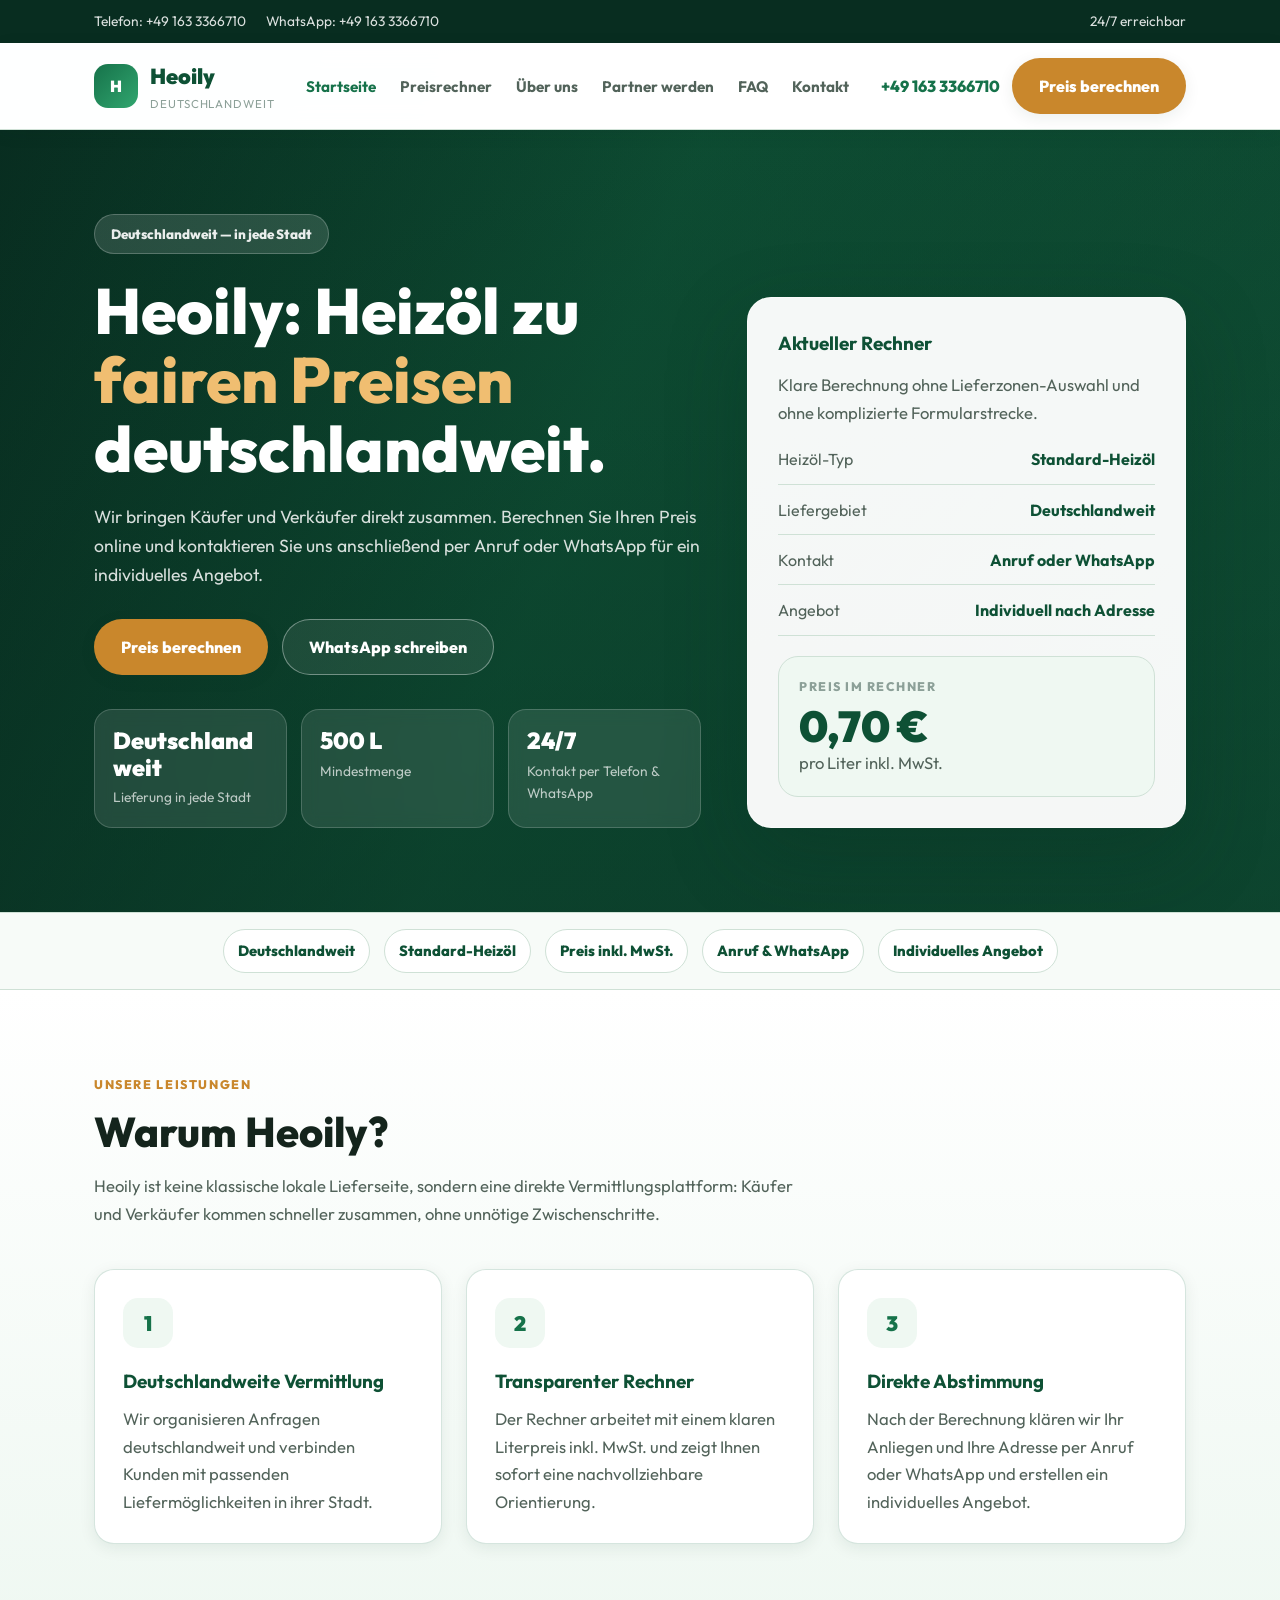
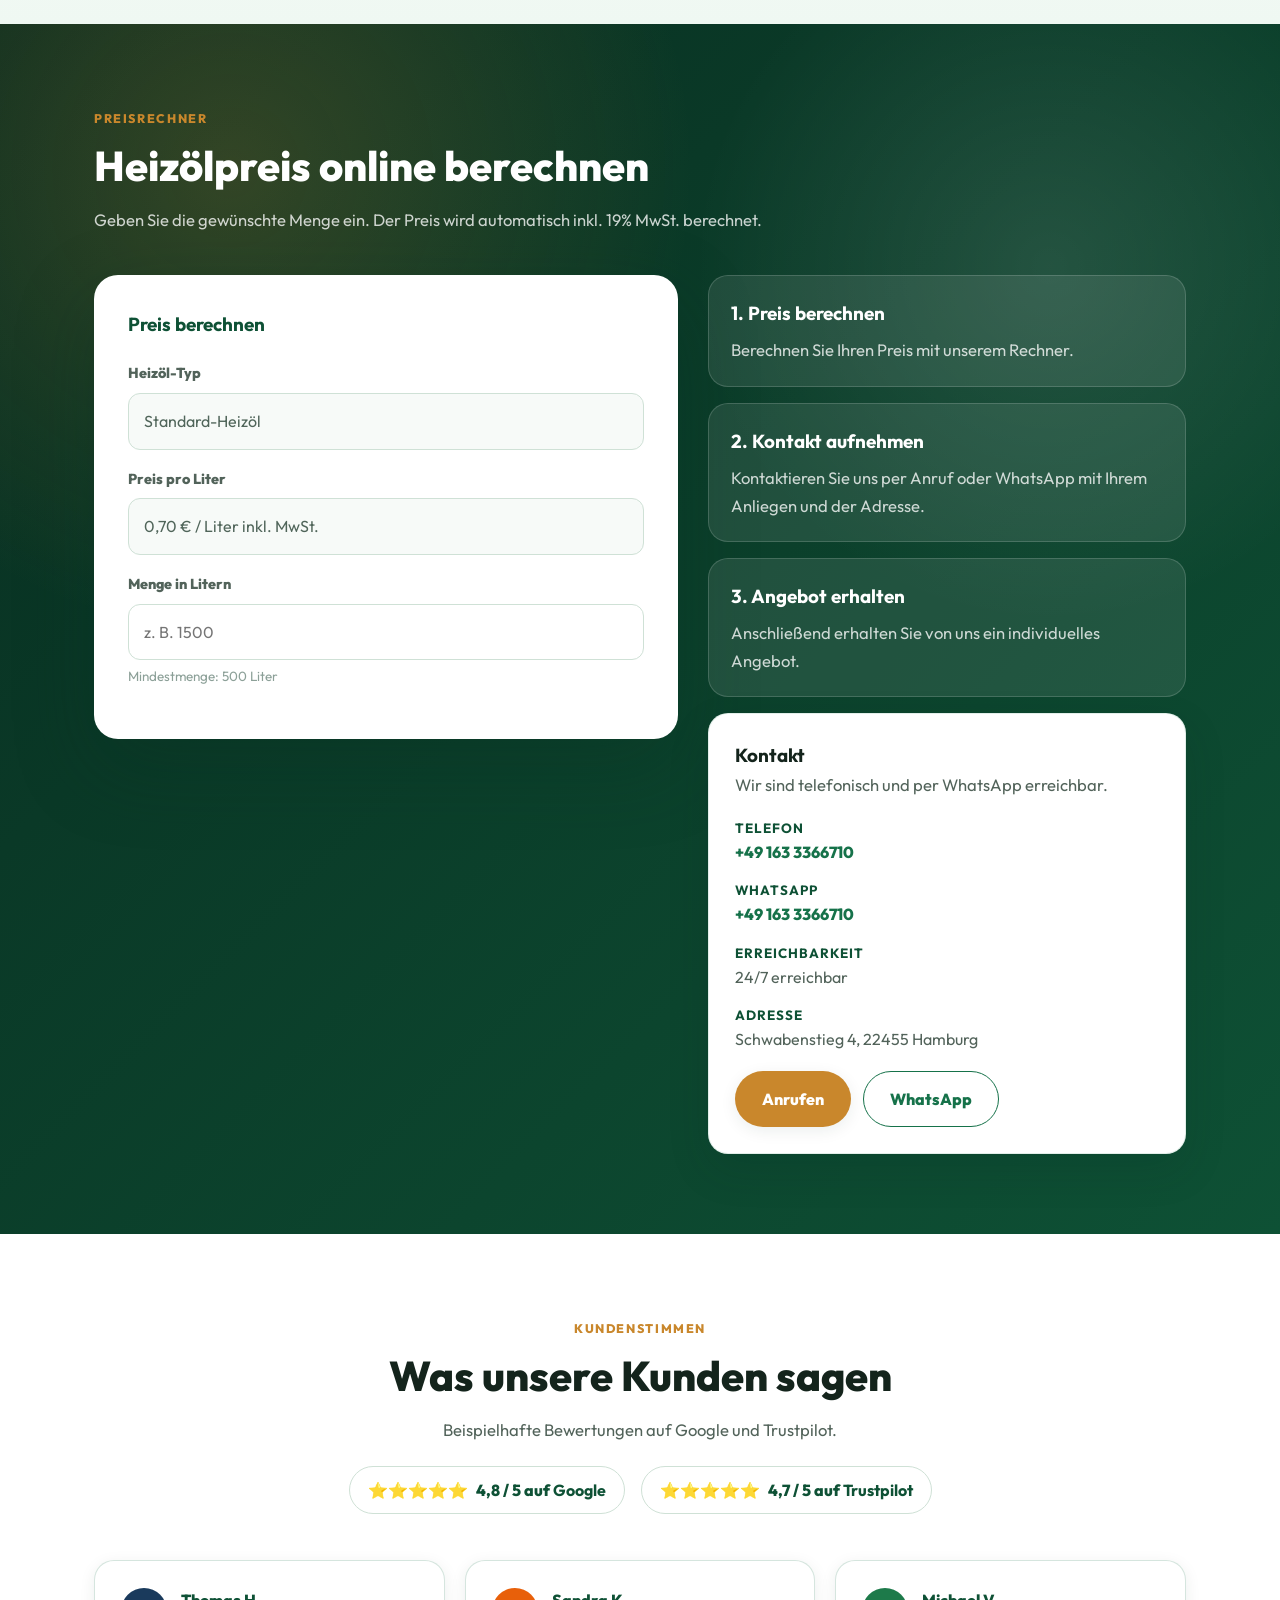
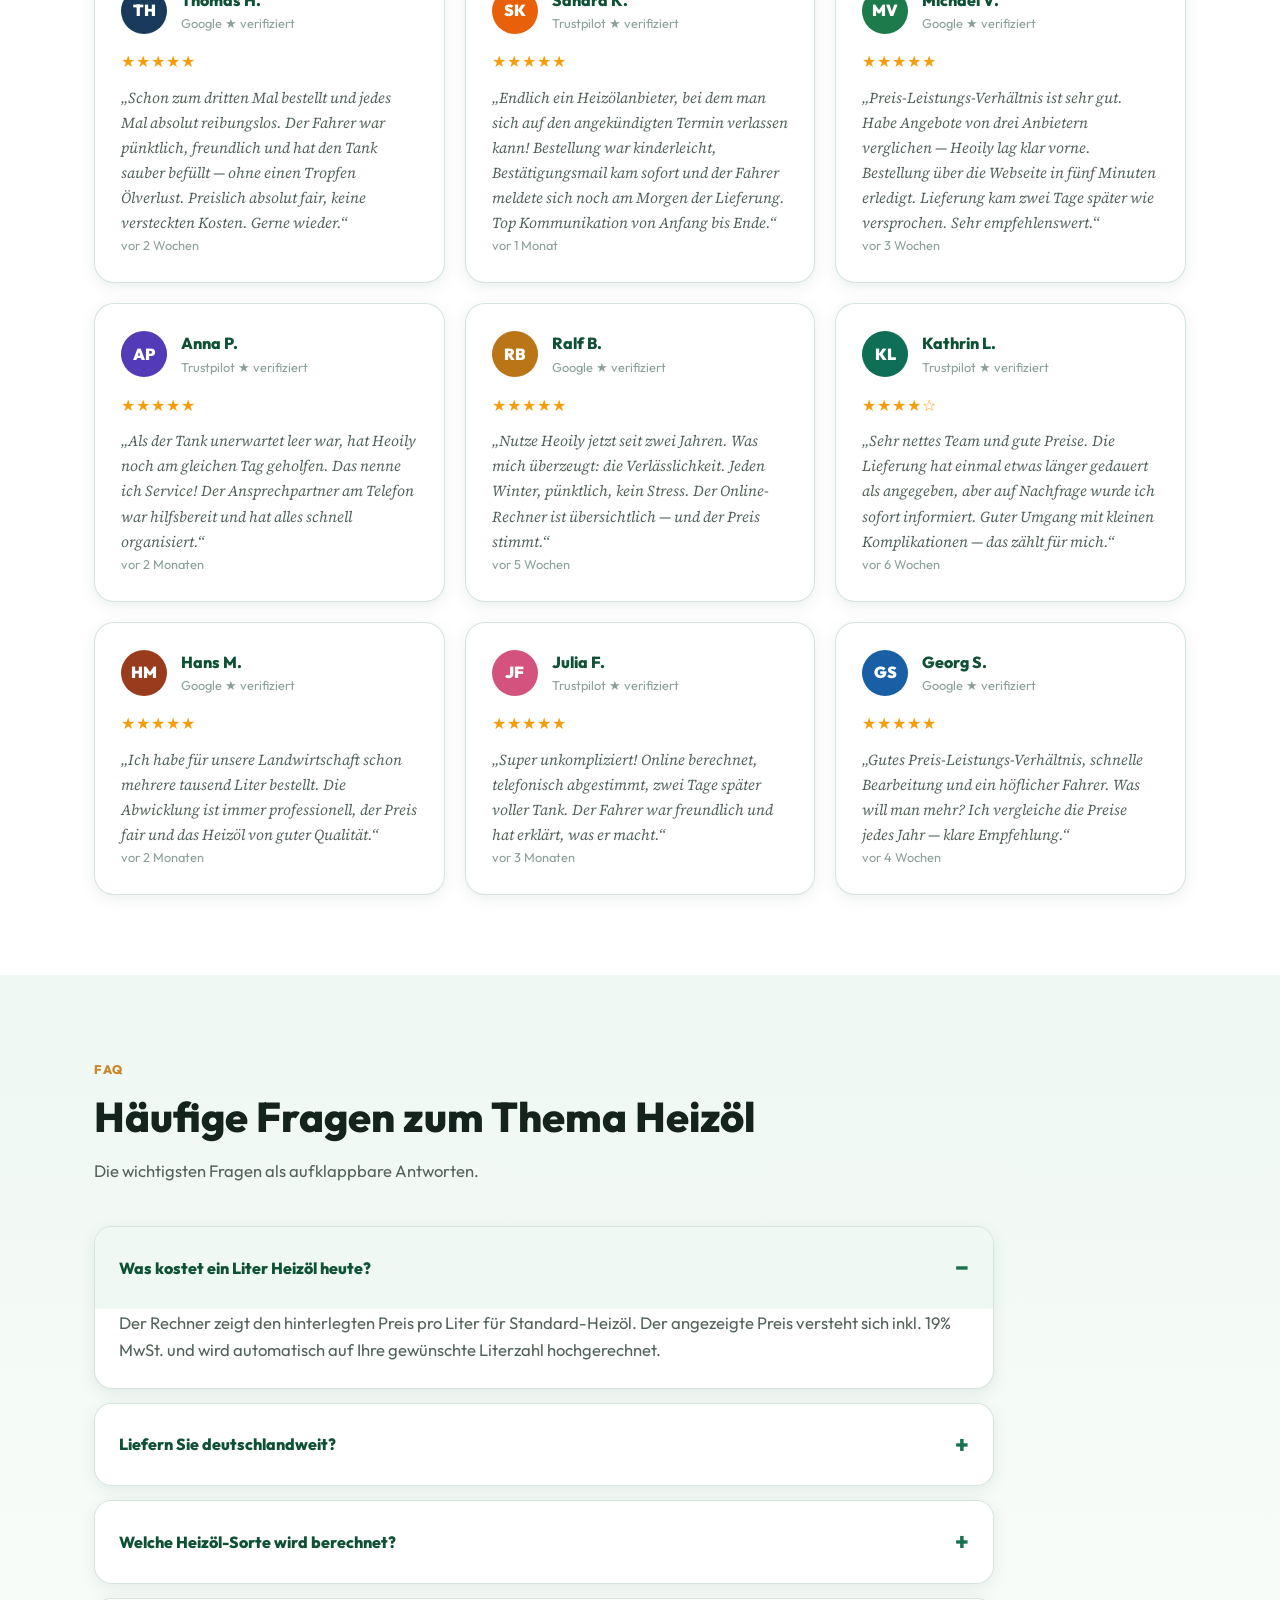
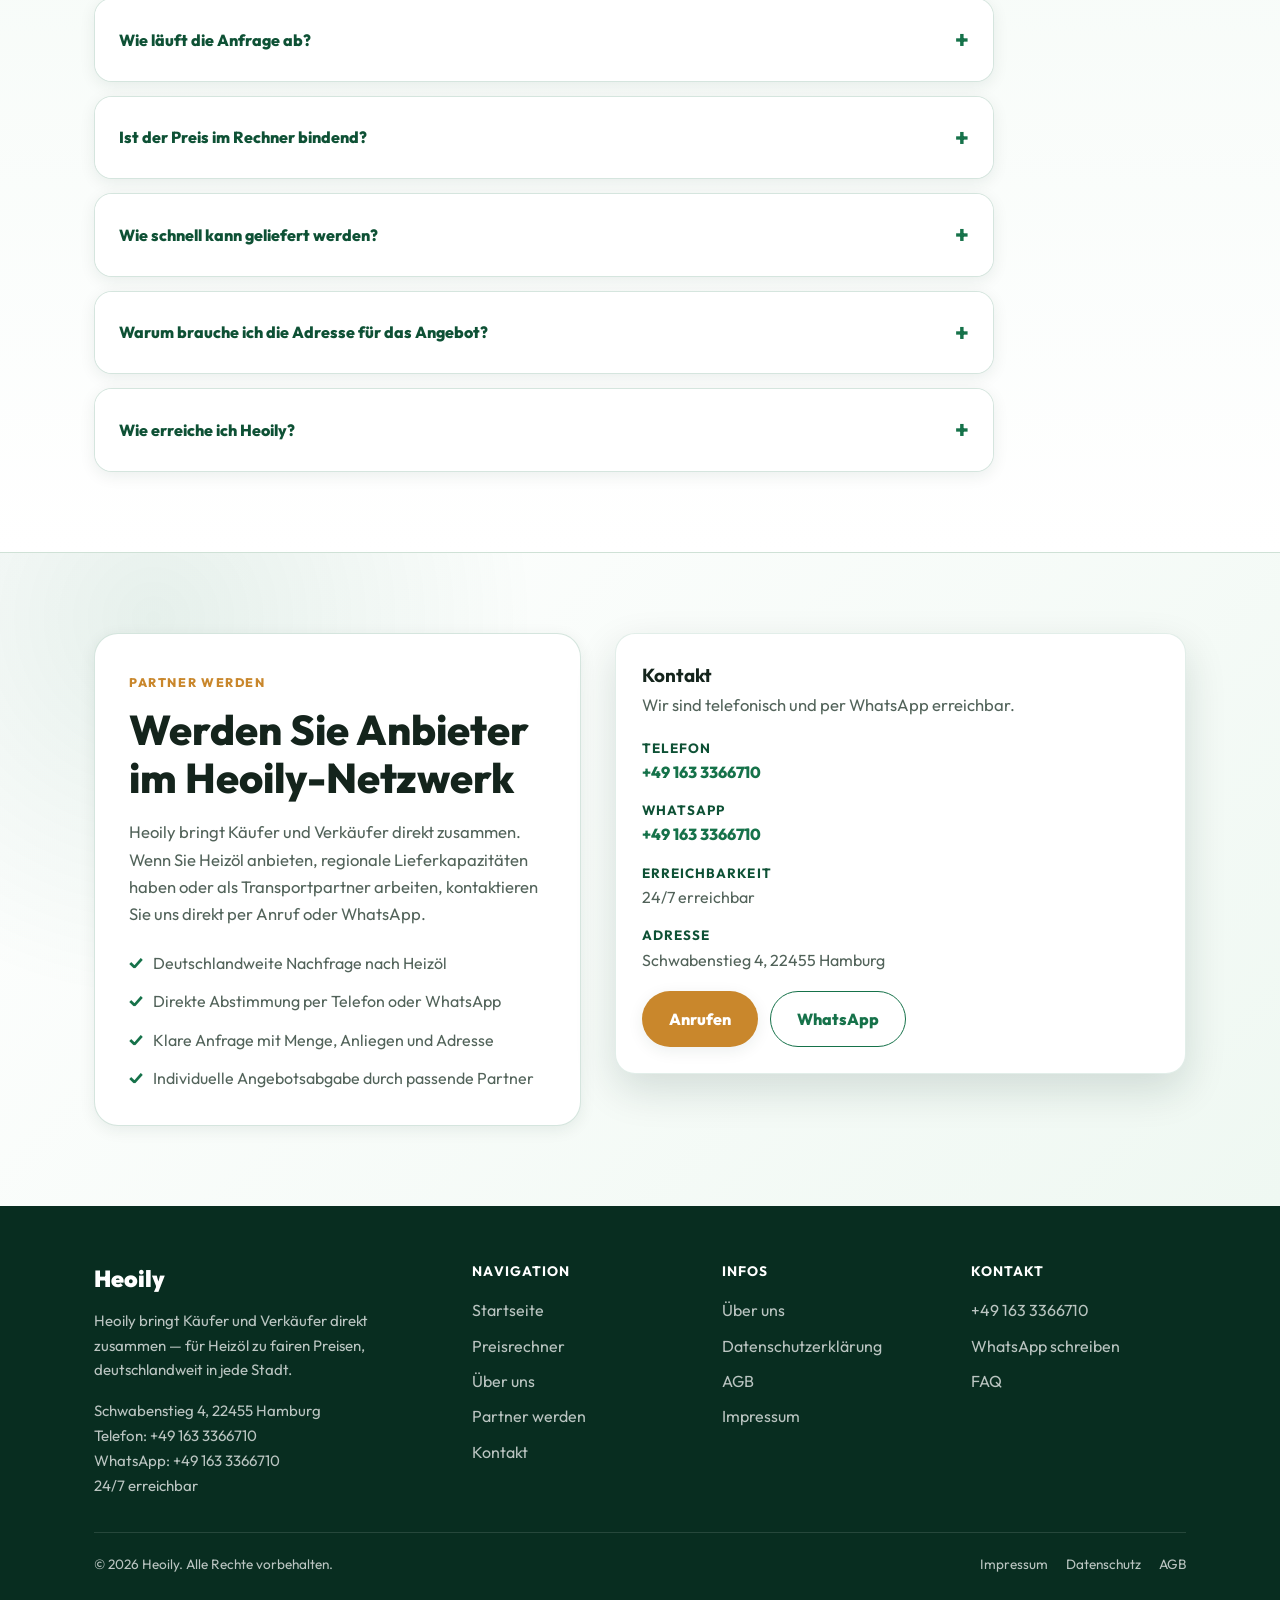
==== commit 0a3b3b12: "Update Heoily site pages and contact details" ====
--- a/index.html
+++ b/index.html
@@ -1,506 +1,503 @@
-<!DOCTYPE html><html lang="de"><head><meta charset="UTF-8"><meta name="viewport" content="width=device-width, initial-scale=1.0"><title>Hoily — Heizöl deutschlandweit berechnen</title>
-<!-- Version: final-partner-uses-calculator-contact-card --><meta name="description" content="Hoily bringt Käufer und Verkäufer direkt zusammen. Heizölpreis online berechnen und per Anruf oder WhatsApp ein individuelles Angebot erhalten."><link rel="preconnect" href="https://fonts.googleapis.com"><link rel="preconnect" href="https://fonts.gstatic.com" crossorigin><link href="https://fonts.googleapis.com/css2?family=Outfit:wght@400;500;600;700;800;900&family=Source+Serif+4:ital,wght@0,400;0,600;1,400&display=swap" rel="stylesheet"><style>
-
-:root {
-  --brand-primary: #16724A;
-  --brand-secondary: #0E5135;
-  --brand-accent: #C9872C;
-  --brand-light: #EFF8F2;
-  --brand-soft: #DCEFE4;
-  --brand-dark: #082D20;
-  --text-primary: #14241C;
-  --text-secondary: #52635A;
-  --text-muted: #8CA098;
-  --white: #FFFFFF;
-  --border: #CFE1D6;
-  --radius-sm: 8px;
-  --radius-md: 14px;
-  --radius-lg: 24px;
-  --shadow-sm: 0 4px 16px rgba(8,45,32,0.08);
-  --shadow-md: 0 16px 42px rgba(8,45,32,0.14);
-  --shadow-lg: 0 28px 80px rgba(8,45,32,0.28);
-
-  /* HERO BACKGROUND IMAGE — ЗАМЕНИТЕ ФОТО В ШАПКЕ ЗДЕСЬ.
-     Формат: --hero-image: url('ВАША_ССЫЛКА_НА_ФОТО_ГРУЗОВИКА_ИЛИ_ДОРОГИ');
-     Сейчас используется внешнее фото. Если фото не загрузится в локальном предпросмотре,
-     сайт всё равно покажет зелёный градиент как fallback.
-  */
-  --hero-image: url('https://images.unsplash.com/photo-1601584115197-04ecc0da31d7?auto=format&fit=crop&w=1800&q=80');
-}
-* { box-sizing: border-box; margin: 0; padding: 0; }
-html { scroll-behavior: smooth; }
-body {
-  font-family: 'Outfit', sans-serif;
-  color: var(--text-primary);
-  background: radial-gradient(circle at 10% 0%, rgba(22,114,74,.08), transparent 32%), #fff;
-  line-height: 1.65;
-}
-a { color: inherit; }
-.container { max-width: 1140px; margin: 0 auto; padding: 0 24px; }
-section { padding: 80px 0; }
-p { font-size: 1.04rem; color: var(--text-secondary); }
-h1 { font-size: clamp(2.15rem, 5vw, 4rem); font-weight: 800; line-height: 1.08; }
-h2 { font-size: clamp(1.6rem, 3.5vw, 2.6rem); font-weight: 800; line-height: 1.16; }
-h3 { font-size: 1.18rem; font-weight: 700; }
-.section-label { display:inline-flex; align-items:center; gap:8px; font-size:.78rem; letter-spacing:.13em; text-transform:uppercase; font-weight:800; color:var(--brand-accent); margin-bottom:12px; }
-.section-title { margin-bottom: 16px; }
-.section-sub { max-width: 700px; margin-bottom: 42px; color: var(--text-secondary); }
-.btn { display:inline-flex; align-items:center; justify-content:center; gap:9px; padding:14px 26px; border-radius:999px; text-decoration:none; border:1px solid transparent; font-weight:800; cursor:pointer; transition:.22s ease; }
-.btn-primary { background:var(--brand-accent); color:#fff; box-shadow:var(--shadow-sm); }
-.btn-primary:hover { transform:translateY(-1px); box-shadow:var(--shadow-md); }
-.btn-outline { background:rgba(255,255,255,.08); border-color:rgba(255,255,255,.38); color:#fff; }
-.btn-outline:hover { background:rgba(255,255,255,.15); }
-.btn-outline-dark { background:#fff; border-color:var(--brand-primary); color:var(--brand-primary); }
-.btn-outline-dark:hover { background:var(--brand-light); }
-.topbar { background:var(--brand-dark); color:rgba(255,255,255,.86); font-size:.86rem; }
-.topbar-inner { display:flex; justify-content:space-between; gap:18px; align-items:center; flex-wrap:wrap; padding:10px 0; }
-.topbar-items { display:flex; gap:20px; align-items:center; flex-wrap:wrap; }
-.topbar a, .topbar span { color:rgba(255,255,255,.86); text-decoration:none; }
-.navbar { position:sticky; top:0; z-index:100; background:rgba(255,255,255,.94); border-bottom:1px solid var(--border); backdrop-filter:blur(14px); box-shadow:var(--shadow-sm); }
-.navbar-inner { display:flex; align-items:center; justify-content:space-between; gap:20px; padding:15px 24px; max-width:1140px; margin:0 auto; }
-.logo { display:flex; align-items:center; gap:12px; text-decoration:none; min-width:0; }
-.logo-icon { width:44px; height:44px; border-radius:14px; background:linear-gradient(135deg,var(--brand-primary),#31A66F); color:white; display:grid; place-items:center; font-weight:900; flex-shrink:0; }
-.logo-text-main { font-size:1.35rem; font-weight:900; color:var(--brand-secondary); }
-.logo-text-sub { font-size:.72rem; color:var(--text-muted); letter-spacing:.08em; text-transform:uppercase; white-space:normal; overflow-wrap:anywhere; word-break:normal; }
-.nav-links { display:flex; gap:24px; align-items:center; list-style:none; }
-.nav-links a { color:var(--text-secondary); text-decoration:none; font-weight:700; font-size:.95rem; }
-.nav-links a:hover, .nav-links a.active { color:var(--brand-primary); }
-.nav-cta { display:flex; align-items:center; gap:12px; }
-.nav-tel { color:var(--brand-primary); text-decoration:none; font-weight:800; white-space:nowrap; }
-.hamburger { display:none; background:none; border:none; font-size:1.6rem; color:var(--brand-primary); cursor:pointer; }
-.mobile-menu { display:none; position:absolute; top:75px; left:0; right:0; background:white; border-bottom:1px solid var(--border); box-shadow:var(--shadow-md); }
-.mobile-menu.open { display:block; }
-.mobile-menu ul { list-style:none; display:flex; flex-direction:column; gap:16px; padding:18px 24px 24px; }
-.mobile-menu a { color:var(--text-secondary); text-decoration:none; font-weight:700; }
-.hero {
-  min-height: calc(100vh - 118px);
-  display:flex; align-items:center; position:relative; overflow:hidden; color:#fff;
-  background:
-    linear-gradient(110deg, rgba(8,45,32,.88) 0%, rgba(14,81,53,.70) 45%, rgba(8,45,32,.36) 100%),
-    var(--hero-image),
-    linear-gradient(135deg, var(--brand-dark), var(--brand-primary));
-  background-position:center;
-  background-size:cover;
-  background-repeat:no-repeat;
-}
-.hero::after { content:''; position:absolute; inset:0; background:linear-gradient(180deg, rgba(8,45,32,.05), rgba(8,45,32,.48)); pointer-events:none; }
-.hero-inner { position:relative; z-index:1; display:grid; grid-template-columns:minmax(0,1.08fr) minmax(330px,.78fr); gap:46px; align-items:end; }
-.hero-badge { display:inline-flex; align-items:center; gap:8px; background:rgba(255,255,255,.13); border:1px solid rgba(255,255,255,.22); border-radius:999px; padding:8px 16px; margin-bottom:22px; font-size:.84rem; font-weight:800; color:rgba(255,255,255,.9); max-width:100%; overflow-wrap:anywhere; }
-.hero h1 { margin-bottom:18px; max-width:760px; }
-.hero h1 span { color:#F0BE71; }
-.hero-sub { color:rgba(255,255,255,.84); max-width:650px; margin-bottom:30px; font-size:1.1rem; }
-.hero-actions { display:flex; gap:14px; flex-wrap:wrap; margin-bottom:34px; }
-.hero-stats { display:grid; grid-template-columns:repeat(3,minmax(0,1fr)); gap:14px; max-width:720px; }
-.hero-stat { background:rgba(255,255,255,.10); border:1px solid rgba(255,255,255,.18); border-radius:18px; padding:18px; backdrop-filter:blur(8px); min-width:0; }
-.hero-stat-num { display:block; font-size:1.45rem; font-weight:900; color:white; overflow-wrap:anywhere; line-height:1.15; }
-.hero-stat-label { display:block; margin-top:5px; color:rgba(255,255,255,.70); font-size:.86rem; }
-.hero-card { background:rgba(255,255,255,.96); color:var(--text-primary); border-radius:var(--radius-lg); padding:30px; box-shadow:var(--shadow-lg); border:1px solid rgba(255,255,255,.45); }
-.hero-card h3 { color:var(--brand-secondary); margin-bottom:12px; }
-.info-list { list-style:none; margin:20px 0; display:flex; flex-direction:column; gap:12px; }
-.info-list li { display:flex; justify-content:space-between; gap:16px; border-bottom:1px solid var(--border); padding-bottom:11px; color:var(--text-secondary); }
-.info-list strong { color:var(--brand-secondary); text-align:right; }
-.price-box { background:var(--brand-light); border:1px solid var(--border); border-radius:20px; padding:20px; }
-.price-label { font-size:.78rem; letter-spacing:.12em; text-transform:uppercase; color:var(--text-muted); font-weight:800; margin-bottom:8px; }
-.price-big { font-size:2.7rem; font-weight:900; color:var(--brand-secondary); line-height:1; }
-.trust-bar { background:#F7FBF8; border-top:1px solid var(--border); border-bottom:1px solid var(--border); }
-.trust-bar-inner { display:flex; justify-content:center; gap:14px; flex-wrap:wrap; padding:16px 0; }
-.trust-chip { background:white; border:1px solid var(--border); border-radius:999px; padding:9px 14px; color:var(--brand-secondary); font-weight:800; font-size:.92rem; }
-.features-section { background:linear-gradient(180deg,#fff 0%,var(--brand-light) 100%); }
-.features-grid { display:grid; grid-template-columns:repeat(3,minmax(0,1fr)); gap:24px; }
-.feature-card { background:white; border:1px solid rgba(22,114,74,.18); border-radius:20px; padding:28px; box-shadow:var(--shadow-sm); transition:.22s ease; }
-.feature-card:hover { transform:translateY(-3px); box-shadow:var(--shadow-md); }
-.feature-icon { width:50px; height:50px; background:var(--brand-light); color:var(--brand-primary); border-radius:15px; display:grid; place-items:center; font-weight:900; font-size:1.3rem; margin-bottom:18px; }
-.feature-card h3 { color:var(--brand-secondary); margin-bottom:8px; }
-.calc-section { background:linear-gradient(135deg,var(--brand-dark),var(--brand-secondary)); color:#fff; position:relative; overflow:hidden; }
-.calc-section::before { content:''; position:absolute; inset:0; background:radial-gradient(circle at 18% 12%, rgba(201,135,44,.22), transparent 31%), radial-gradient(circle at 82% 20%, rgba(255,255,255,.10), transparent 25%); pointer-events:none; }
-.calc-section .container { position:relative; z-index:1; }
-.calc-section .section-sub, .calc-section p { color:rgba(255,255,255,.78); }
-.calc-wrapper { display:grid; grid-template-columns:minmax(0,1fr) minmax(330px,.82fr); gap:30px; align-items:start; }
-.calc-box { background:white; color:var(--text-primary); border-radius:var(--radius-lg); padding:34px; box-shadow:var(--shadow-lg); }
-.calc-box h3 { color:var(--brand-secondary); margin-bottom:22px; }
-.form-group { margin-bottom:18px; }
-.form-group label { display:block; font-weight:800; color:var(--text-secondary); margin-bottom:7px; font-size:.9rem; }
-.form-group input, .form-group select { width:100%; border:1.5px solid var(--border); border-radius:12px; padding:14px 15px; font:inherit; color:var(--text-primary); background:white; }
-.form-group input[disabled], .form-group select[disabled] { background:#F7FAF8; color:#50655A; cursor:not-allowed; }
-.form-group input:focus { outline:none; border-color:var(--brand-primary); box-shadow:0 0 0 4px rgba(22,114,74,.10); }
-.form-hint { color:var(--text-muted); font-size:.84rem; margin-top:5px; }
-.calc-result { margin-top:22px; padding:22px; background:var(--brand-light); border:1px solid var(--border); border-radius:18px; display:none; }
-.result-row { display:flex; justify-content:space-between; gap:12px; padding:9px 0; border-bottom:1px solid var(--border); }
-.result-row:last-child { border-bottom:none; }
-.result-label { color:var(--text-secondary); }
-.result-val { color:var(--brand-secondary); font-weight:900; text-align:right; }
-.result-total .result-val { color:var(--brand-accent); font-size:1.35rem; }
-.calc-info { display:grid; gap:16px; }
-.step-card { background:rgba(255,255,255,.09); border:1px solid rgba(255,255,255,.16); border-radius:20px; padding:22px; }
-.step-card h3 { color:#fff; margin-bottom:7px; }
-.contact-card { background:white; color:var(--text-primary); border-radius:20px; padding:26px; box-shadow:var(--shadow-md); }
-.contact-card p { color:var(--text-secondary); }
-.contact-list { list-style:none; display:flex; flex-direction:column; gap:14px; margin:18px 0; }
-.contact-list li { display:flex; gap:12px; align-items:flex-start; color:var(--text-secondary); }
-.contact-list strong { display:block; color:var(--brand-secondary); font-size:.84rem; letter-spacing:.08em; text-transform:uppercase; }
-.contact-list a { text-decoration:none; color:var(--brand-primary); font-weight:800; }
-.reviews-section { background:#fff; }
-.reviews-header { text-align:center; margin-bottom:46px; }
-.reviews-platforms { display:flex; justify-content:center; gap:16px; flex-wrap:wrap; margin-top:22px; }
-.platform-badge { display:flex; align-items:center; gap:8px; padding:10px 18px; border:1px solid var(--border); border-radius:999px; background:white; color:var(--brand-secondary); font-weight:800; }
-.reviews-grid { display:grid; grid-template-columns:repeat(3,minmax(0,1fr)); gap:20px; }
-.review-card { background:white; border:1px solid rgba(22,114,74,.18); border-radius:20px; padding:26px; box-shadow:var(--shadow-sm); }
-.review-top { display:flex; align-items:center; gap:14px; margin-bottom:14px; }
-.reviewer-avatar { width:46px; height:46px; border-radius:50%; display:grid; place-items:center; color:white; font-weight:900; }
-.reviewer-name { color:var(--brand-secondary); font-weight:800; }
-.review-source, .review-date { color:var(--text-muted); font-size:.8rem; }
-.review-stars { color:#F59E0B; margin-bottom:10px; letter-spacing:1px; }
-.review-text { font-family:'Source Serif 4', serif; font-style:italic; color:var(--text-secondary); font-size:.95rem; }
-.faq-section { background:linear-gradient(180deg,var(--brand-light) 0%,#fff 100%); }
-.faq-layout { display:grid; gap:14px; max-width:900px; }
-.faq-item { background:white; border:1px solid rgba(22,114,74,.18); border-radius:18px; box-shadow:var(--shadow-sm); overflow:hidden; }
-.faq-question { width:100%; border:none; background:white; padding:21px 24px; display:flex; align-items:center; justify-content:space-between; gap:18px; text-align:left; cursor:pointer; font:inherit; font-weight:800; color:var(--brand-secondary); }
-.faq-question span:first-child { overflow-wrap:anywhere; }
-.faq-question span:last-child { font-size:1.5rem; color:var(--brand-primary); flex-shrink:0; }
-.faq-answer { display:none; padding:0 24px 24px; }
-.faq-answer p { color:var(--text-secondary); }
-.faq-item.active .faq-answer { display:block; }
-.faq-item.active .faq-question { background:var(--brand-light); }
-.info-links { background:linear-gradient(135deg,#fff,var(--brand-light)); border-top:1px solid var(--border); }
-.link-grid { display:grid; grid-template-columns:repeat(2,minmax(0,1fr)); gap:18px; }
-.link-card { display:block; background:white; border:1px solid rgba(22,114,74,.18); border-radius:20px; padding:24px; text-decoration:none; box-shadow:var(--shadow-sm); transition:.22s ease; }
-.link-card:hover { transform:translateY(-2px); box-shadow:var(--shadow-md); }
-.link-card h3 { color:var(--brand-secondary); margin-bottom:7px; }
-.page-hero { background:linear-gradient(135deg,var(--brand-dark),var(--brand-secondary)); color:white; padding:76px 0 62px; }
-.page-hero p { color:rgba(255,255,255,.80); max-width:800px; }
-.page-content { padding:72px 0; }
-.text-page { max-width:880px; }
-.text-page h2 { color:var(--brand-secondary); margin:34px 0 12px; }
-.text-page h3 { color:var(--brand-secondary); margin:26px 0 10px; }
-.text-page ul { padding-left:22px; color:var(--text-secondary); }
-.text-page li { margin:8px 0; }
-.footer { background:var(--brand-dark); color:rgba(255,255,255,.72); padding:54px 0 28px; }
-.footer-grid { display:grid; grid-template-columns:1.6fr 1fr 1fr 1fr; gap:34px; margin-bottom:34px; }
-.footer-logo-text { color:white; font-size:1.45rem; font-weight:900; margin-bottom:10px; }
-.footer h4 { color:white; text-transform:uppercase; letter-spacing:.08em; font-size:.86rem; margin-bottom:14px; }
-.footer p { color:rgba(255,255,255,.72); font-size:.94rem; }
-.footer ul { list-style:none; display:flex; flex-direction:column; gap:9px; }
-.footer a { color:rgba(255,255,255,.72); text-decoration:none; }
-.footer a:hover { color:white; }
-.footer-bottom { display:flex; justify-content:space-between; gap:16px; flex-wrap:wrap; border-top:1px solid rgba(255,255,255,.12); padding-top:20px; font-size:.85rem; }
-@media (max-width: 1000px) {
-  .hero-inner, .calc-wrapper { grid-template-columns:1fr; }
-  .features-grid, .reviews-grid, .footer-grid { grid-template-columns:1fr 1fr; }
-}
-@media (max-width: 860px) {
-  .nav-links, .nav-cta .btn { display:none; }
-  .hamburger { display:block; }
-  .nav-cta { margin-left:auto; }
-  .hero { min-height:auto; padding:74px 0; }
-  .hero-stats, .features-grid, .reviews-grid, .footer-grid, .link-grid { grid-template-columns:1fr; }
-}
-@media (max-width: 600px) {
-  section { padding:58px 0; }
-  .container { padding:0 18px; }
-  .navbar-inner { padding:13px 18px; }
-  .topbar-inner { gap:8px; }
-  .topbar-items { gap:10px; }
-  .hero-actions { flex-direction:column; align-items:stretch; }
-  .hero-card, .calc-box { padding:24px; }
-  .info-list li, .result-row { flex-direction:column; gap:3px; }
-  .info-list strong, .result-val { text-align:left; }
-}
-
-
-/* PARTNER BLOCK PATCH — финальный блок вместо ссылок */
-.partner-section {
-  background:
-    radial-gradient(circle at 12% 10%, rgba(22,114,74,.10), transparent 30%),
-    linear-gradient(135deg, #FFFFFF 0%, var(--brand-light) 100%);
-  border-top: 1px solid var(--border);
-}
-.partner-grid {
-  display: grid;
-  grid-template-columns: minmax(0, .92fr) minmax(320px, 1.08fr);
-  gap: 34px;
-  align-items: start;
-}
-.partner-copy {
-  background: white;
-  border: 1px solid rgba(22,114,74,.18);
-  border-radius: var(--radius-lg);
-  padding: 34px;
-  box-shadow: var(--shadow-sm);
-}
-.partner-copy ul {
-  list-style: none;
-  display: grid;
-  gap: 12px;
-  margin-top: 22px;
-}
-.partner-copy li {
-  display: flex;
-  gap: 10px;
-  color: var(--text-secondary);
-}
-.partner-copy li::before {
-  content: '✓';
-  color: var(--brand-primary);
-  font-weight: 900;
-}
-.form-row { display: grid; grid-template-columns: 1fr 1fr; gap: 16px; }
-.form-group textarea {
-  width: 100%;
-  border: 1.5px solid var(--border);
-  border-radius: 12px;
-  padding: 14px 15px;
-  font: inherit;
-  color: var(--text-primary);
-  background: white;
-  min-height: 110px;
-  resize: vertical;
-}
-.form-group textarea:focus {
-  outline: none;
-  border-color: var(--brand-primary);
-  box-shadow: 0 0 0 4px rgba(22,114,74,.10);
-}
-.partner-actions { display: flex; gap: 12px; flex-wrap: wrap; margin-top: 6px; }
-@media (max-width: 900px) {
-  .partner-grid, .form-row { grid-template-columns: 1fr; }
-}
-
-</style></head><body>
-<div class="topbar">
-  <div class="container">
-    <div class="topbar-inner">
-      <div class="topbar-items">
-        <a href="tel:+490000000000">Telefon: 00000 - 00 00 0</a>
-        <a href="https://wa.me/490000000000" target="_blank" rel="noopener">WhatsApp: 00000 - 00 00 0</a>
-      </div>
-      <div class="topbar-items">
-        <span>24/7 erreichbar</span>
+<!DOCTYPE html>
+<html lang="de">
+<head>
+  <meta charset="UTF-8">
+  <meta name="viewport" content="width=device-width, initial-scale=1.0">
+  <title>Heoily — Heizöl deutschlandweit berechnen</title>
+  <meta name="description" content="Heoily bringt Käufer und Verkäufer direkt zusammen. Heizölpreis online berechnen und per Anruf oder WhatsApp ein individuelles Angebot erhalten.">
+  <link rel="preconnect" href="https://fonts.googleapis.com">
+  <link rel="preconnect" href="https://fonts.gstatic.com" crossorigin>
+  <link href="https://fonts.googleapis.com/css2?family=Outfit:wght@400;500;600;700;800;900&family=Source+Serif+4:ital,wght@0,400;0,600;1,400&display=swap" rel="stylesheet">
+  <link rel="stylesheet" href="assets/style.css">
+</head>
+<body>
+  <div class="topbar">
+    <div class="container">
+      <div class="topbar-inner">
+        <div class="topbar-items">
+          <a href="tel:+491633366710">Telefon: +49 163 3366710</a>
+          <a href="https://wa.me/491633366710" target="_blank" rel="noopener">WhatsApp: +49 163 3366710</a>
+        </div>
+        <div class="topbar-items">
+          <span>24/7 erreichbar</span>
+        </div>
       </div>
     </div>
   </div>
-</div>
-<nav class="navbar">
-  <div class="navbar-inner">
-    <a href="index.html" class="logo">
-      <div class="logo-icon">H</div>
-      <div>
-        <div class="logo-text-main">Hoily</div>
-        <div class="logo-text-sub">Deutschlandweit</div>
-      </div>
-    </a>
-    <ul class="nav-links"><li><a href="index.html" class="active">Startseite</a></li><li><a href="index.html#rechner" class="">Preisrechner</a></li><li><a href="ueber-uns.html" class="">Über uns</a></li><li><a href="#lieferant-werden" class="">Partner werden</a></li><li><a href="index.html#faq" class="">FAQ</a></li><li><a href="index.html#kontakt" class="">Kontakt</a></li></ul>
-    <div class="nav-cta">
-      <a class="nav-tel" href="tel:+490000000000">00000 - 00 00 0</a>
-      <a href="index.html#rechner" class="btn btn-primary">Preis berechnen</a>
-    </div>
-    <button class="hamburger" onclick="toggleMenu()" aria-label="Menü öffnen">☰</button>
+
+  <nav class="navbar">
+    <div class="navbar-inner">
+      <a href="index.html" class="logo">
+        <div class="logo-icon">H</div>
+        <div>
+          <div class="logo-text-main">Heoily</div>
+          <div class="logo-text-sub">Deutschlandweit</div>
+        </div>
+      </a>
+
+      <ul class="nav-links">
+        <li><a href="index.html" class="active">Startseite</a></li>
+        <li><a href="index.html#rechner">Preisrechner</a></li>
+        <li><a href="ueber-uns.html">Über uns</a></li>
+        <li><a href="#lieferant-werden">Partner werden</a></li>
+        <li><a href="index.html#faq">FAQ</a></li>
+        <li><a href="index.html#kontakt">Kontakt</a></li>
+      </ul>
+
+      <div class="nav-cta">
+        <a class="nav-tel" href="tel:+491633366710">+49 163 3366710</a>
+        <a href="index.html#rechner" class="btn btn-primary">Preis berechnen</a>
+      </div>
+
+      <button class="hamburger" onclick="toggleMenu()" aria-label="Menü öffnen">☰</button>
+    </div>
+
+    <div class="mobile-menu" id="mobile-menu">
+      <ul>
+        <li><a href="index.html">Startseite</a></li>
+        <li><a href="index.html#rechner">Preisrechner</a></li>
+        <li><a href="ueber-uns.html">Über uns</a></li>
+        <li><a href="#lieferant-werden">Partner werden</a></li>
+        <li><a href="index.html#faq">FAQ</a></li>
+        <li><a href="index.html#kontakt">Kontakt</a></li>
+      </ul>
+    </div>
+  </nav>
+
+  <section class="hero" id="start">
+    <div class="container">
+      <div class="hero-inner">
+        <div>
+          <div class="hero-badge">Deutschlandweit — in jede Stadt</div>
+          <h1>Heoily: Heizöl zu <span>fairen Preisen</span> deutschlandweit.</h1>
+          <p class="hero-sub">Wir bringen Käufer und Verkäufer direkt zusammen. Berechnen Sie Ihren Preis online und kontaktieren Sie uns anschließend per Anruf oder WhatsApp für ein individuelles Angebot.</p>
+          <div class="hero-actions">
+            <a href="#rechner" class="btn btn-primary">Preis berechnen</a>
+            <a href="https://wa.me/491633366710" target="_blank" rel="noopener" class="btn btn-outline">WhatsApp schreiben</a>
+          </div>
+          <div class="hero-stats">
+            <div class="hero-stat">
+              <span class="hero-stat-num">Deutschlandweit</span>
+              <span class="hero-stat-label">Lieferung in jede Stadt</span>
+            </div>
+            <div class="hero-stat">
+              <span class="hero-stat-num">500 L</span>
+              <span class="hero-stat-label">Mindestmenge</span>
+            </div>
+            <div class="hero-stat">
+              <span class="hero-stat-num">24/7</span>
+              <span class="hero-stat-label">Kontakt per Telefon &amp; WhatsApp</span>
+            </div>
+          </div>
+        </div>
+
+        <div class="hero-card">
+          <h3>Aktueller Rechner</h3>
+          <p>Klare Berechnung ohne Lieferzonen-Auswahl und ohne komplizierte Formularstrecke.</p>
+          <ul class="info-list">
+            <li><span>Heizöl-Typ</span><strong>Standard-Heizöl</strong></li>
+            <li><span>Liefergebiet</span><strong>Deutschlandweit</strong></li>
+            <li><span>Kontakt</span><strong>Anruf oder WhatsApp</strong></li>
+            <li><span>Angebot</span><strong>Individuell nach Adresse</strong></li>
+          </ul>
+          <div class="price-box">
+            <div class="price-label">Preis im Rechner</div>
+            <div class="price-big">0,70 €</div>
+            <p>pro Liter inkl. MwSt.</p>
+          </div>
+        </div>
+      </div>
+    </div>
+  </section>
+
+  <div class="trust-bar">
+    <div class="container">
+      <div class="trust-bar-inner">
+        <div class="trust-chip">Deutschlandweit</div>
+        <div class="trust-chip">Standard-Heizöl</div>
+        <div class="trust-chip">Preis inkl. MwSt.</div>
+        <div class="trust-chip">Anruf &amp; WhatsApp</div>
+        <div class="trust-chip">Individuelles Angebot</div>
+      </div>
+    </div>
   </div>
-  <div class="mobile-menu" id="mobile-menu"><ul><li><a href="index.html">Startseite</a></li><li><a href="index.html#rechner">Preisrechner</a></li><li><a href="ueber-uns.html">Über uns</a></li><li><a href="#lieferant-werden">Partner werden</a></li><li><a href="index.html#faq">FAQ</a></li><li><a href="index.html#kontakt">Kontakt</a></li></ul></div>
-</nav>
-<section class="hero" id="start">
-  <div class="container">
-    <div class="hero-inner">
-      <div>
-        <div class="hero-badge">Deutschlandweit — in jede Stadt</div>
-        <h1>Hoily: Heizöl zu <span>fairen Preisen</span> deutschlandweit.</h1>
-        <p class="hero-sub">Wir bringen Käufer und Verkäufer direkt zusammen. Berechnen Sie Ihren Preis online und kontaktieren Sie uns anschließend per Anruf oder WhatsApp für ein individuelles Angebot.</p>
-        <div class="hero-actions"><a href="#rechner" class="btn btn-primary">Preis berechnen</a><a href="https://wa.me/490000000000" target="_blank" rel="noopener" class="btn btn-outline">WhatsApp schreiben</a></div>
-        <div class="hero-stats"><div class="hero-stat"><span class="hero-stat-num">Deutschlandweit</span><span class="hero-stat-label">Lieferung in jede Stadt</span></div><div class="hero-stat"><span class="hero-stat-num">500 L</span><span class="hero-stat-label">Mindestmenge</span></div><div class="hero-stat"><span class="hero-stat-num">24/7</span><span class="hero-stat-label">Kontakt per Telefon & WhatsApp</span></div></div>
-      </div>
-      <div class="hero-card">
-        <h3>Aktueller Rechner</h3>
-        <p>Klare Berechnung ohne Lieferzonen-Auswahl und ohne komplizierte Formularstrecke.</p>
-        <ul class="info-list"><li><span>Heizöl-Typ</span><strong>Standard-Heizöl</strong></li><li><span>Liefergebiet</span><strong>Deutschlandweit</strong></li><li><span>Kontakt</span><strong>Anruf oder WhatsApp</strong></li><li><span>Angebot</span><strong>Individuell nach Adresse</strong></li></ul>
-        <div class="price-box"><div class="price-label">Preis im Rechner</div><div class="price-big">0,70 €</div><p>pro Liter inkl. MwSt.</p></div>
-      </div>
-    </div>
-  </div>
-</section>
-<div class="trust-bar"><div class="container"><div class="trust-bar-inner"><div class="trust-chip">Deutschlandweit</div><div class="trust-chip">Standard-Heizöl</div><div class="trust-chip">Preis inkl. MwSt.</div><div class="trust-chip">Anruf & WhatsApp</div><div class="trust-chip">Individuelles Angebot</div></div></div></div>
-<section class="features-section" id="leistungen"><div class="container"><div class="section-label">Unsere Leistungen</div><h2 class="section-title">Warum Hoily?</h2><p class="section-sub">Hoily ist keine klassische lokale Lieferseite, sondern eine direkte Vermittlungsplattform: Käufer und Verkäufer kommen schneller zusammen, ohne unnötige Zwischenschritte.</p><div class="features-grid"><div class="feature-card"><div class="feature-icon">1</div><h3>Deutschlandweite Vermittlung</h3><p>Wir organisieren Anfragen deutschlandweit und verbinden Kunden mit passenden Liefermöglichkeiten in ihrer Stadt.</p></div><div class="feature-card"><div class="feature-icon">2</div><h3>Transparenter Rechner</h3><p>Der Rechner arbeitet mit einem klaren Literpreis inkl. MwSt. und zeigt Ihnen sofort eine nachvollziehbare Orientierung.</p></div><div class="feature-card"><div class="feature-icon">3</div><h3>Direkte Abstimmung</h3><p>Nach der Berechnung klären wir Ihr Anliegen und Ihre Adresse per Anruf oder WhatsApp und erstellen ein individuelles Angebot.</p></div></div></div></section>
-<section class="calc-section" id="rechner"><div class="container"><div class="section-label">Preisrechner</div><h2 class="section-title">Heizölpreis online berechnen</h2><p class="section-sub">Geben Sie die gewünschte Menge ein. Der Preis wird automatisch inkl. 19% MwSt. berechnet.</p><div class="calc-wrapper"><div class="calc-box"><h3>Preis berechnen</h3><div class="form-group"><label>Heizöl-Typ</label><input type="text" value="Standard-Heizöl" disabled></div><div class="form-group"><label>Preis pro Liter</label><input type="text" value="0,70 € / Liter inkl. MwSt." disabled></div><div class="form-group"><label for="c-liters">Menge in Litern</label><input type="number" id="c-liters" min="500" step="50" placeholder="z. B. 1500" oninput="calcPrice()"><div class="form-hint">Mindestmenge: 500 Liter</div></div><div id="calc-result" class="calc-result"><div class="result-row"><span class="result-label">Menge</span><span class="result-val" id="res-liters">—</span></div><div class="result-row"><span class="result-label">Preis pro Liter</span><span class="result-val" id="res-price">—</span></div><div class="result-row result-total"><span class="result-label">Gesamtpreis inkl. 19% MwSt.</span><span class="result-val" id="res-total">—</span></div><div class="result-row"><span class="result-label">MwSt.</span><span class="result-val" id="res-vat">—</span></div></div></div><div class="calc-info"><div class="step-card"><h3>1. Preis berechnen</h3><p>Berechnen Sie Ihren Preis mit unserem Rechner.</p></div><div class="step-card"><h3>2. Kontakt aufnehmen</h3><p>Kontaktieren Sie uns per Anruf oder WhatsApp mit Ihrem Anliegen und der Adresse.</p></div><div class="step-card"><h3>3. Angebot erhalten</h3><p>Anschließend erhalten Sie von uns ein individuelles Angebot.</p></div><div class="contact-card" id="kontakt"><h3>Kontakt</h3><p>Wir sind telefonisch und per WhatsApp erreichbar.</p><ul class="contact-list"><li><div><strong>Telefon</strong><a href="tel:+490000000000">00000 - 00 00 0</a></div></li><li><div><strong>WhatsApp</strong><a href="https://wa.me/490000000000" target="_blank" rel="noopener">00000 - 00 00 0</a></div></li><li><div><strong>Erreichbarkeit</strong><span>24/7 erreichbar</span></div></li><li><div><strong>Adresse</strong><span>Schwabenstieg 4, 22455 Hamburg</span></div></li></ul><div style="display:flex; gap:12px; flex-wrap:wrap;"><a class="btn btn-primary" href="tel:+490000000000">Anrufen</a><a class="btn btn-outline-dark" href="https://wa.me/490000000000" target="_blank" rel="noopener">WhatsApp</a></div></div></div></div></div></section>
-<section class="reviews-section" id="bewertungen"><div class="container"><div class="reviews-header"><div class="section-label">Kundenstimmen</div><h2 class="section-title">Was unsere Kunden sagen</h2><p>Beispielhafte Bewertungen auf Google und Trustpilot.</p><div class="reviews-platforms"><div class="platform-badge"><span>⭐⭐⭐⭐⭐</span><span>4,8 / 5 auf <strong>Google</strong></span></div><div class="platform-badge"><span>⭐⭐⭐⭐⭐</span><span>4,7 / 5 auf <strong>Trustpilot</strong></span></div></div></div><div class="reviews-grid">
-      <div class="review-card">
-        <div class="review-top"><div class="reviewer-avatar" style="background:#1A3A5C;">TH</div><div><div class="reviewer-name">Thomas H.</div><div class="review-source">Google ★ verifiziert</div></div></div>
-        <div class="review-stars">★★★★★</div><p class="review-text">„Schon zum dritten Mal bestellt und jedes Mal absolut reibungslos. Der Fahrer war pünktlich, freundlich und hat den Tank sauber befüllt — ohne einen Tropfen Ölverlust. Preislich absolut fair, keine versteckten Kosten. Gerne wieder.“</p><div class="review-date">vor 2 Wochen</div>
-      </div>
-
-      <div class="review-card">
-        <div class="review-top"><div class="reviewer-avatar" style="background:#E8600A;">SK</div><div><div class="reviewer-name">Sandra K.</div><div class="review-source">Trustpilot ★ verifiziert</div></div></div>
-        <div class="review-stars">★★★★★</div><p class="review-text">„Endlich ein Heizölanbieter, bei dem man sich auf den angekündigten Termin verlassen kann! Bestellung war kinderleicht, Bestätigungsmail kam sofort und der Fahrer meldete sich noch am Morgen der Lieferung. Top Kommunikation von Anfang bis Ende.“</p><div class="review-date">vor 1 Monat</div>
-      </div>
-
-      <div class="review-card">
-        <div class="review-top"><div class="reviewer-avatar" style="background:#1D7A4A;">MV</div><div><div class="reviewer-name">Michael V.</div><div class="review-source">Google ★ verifiziert</div></div></div>
-        <div class="review-stars">★★★★★</div><p class="review-text">„Preis-Leistungs-Verhältnis ist sehr gut. Habe Angebote von drei Anbietern verglichen — Hoily lag klar vorne. Bestellung über die Webseite in fünf Minuten erledigt. Lieferung kam zwei Tage später wie versprochen. Sehr empfehlenswert.“</p><div class="review-date">vor 3 Wochen</div>
-      </div>
-
-      <div class="review-card">
-        <div class="review-top"><div class="reviewer-avatar" style="background:#533AB7;">AP</div><div><div class="reviewer-name">Anna P.</div><div class="review-source">Trustpilot ★ verifiziert</div></div></div>
-        <div class="review-stars">★★★★★</div><p class="review-text">„Als der Tank unerwartet leer war, hat Hoily noch am gleichen Tag geholfen. Das nenne ich Service! Der Ansprechpartner am Telefon war hilfsbereit und hat alles schnell organisiert.“</p><div class="review-date">vor 2 Monaten</div>
-      </div>
-
-      <div class="review-card">
-        <div class="review-top"><div class="reviewer-avatar" style="background:#BA7517;">RB</div><div><div class="reviewer-name">Ralf B.</div><div class="review-source">Google ★ verifiziert</div></div></div>
-        <div class="review-stars">★★★★★</div><p class="review-text">„Nutze Hoily jetzt seit zwei Jahren. Was mich überzeugt: die Verlässlichkeit. Jeden Winter, pünktlich, kein Stress. Der Online-Rechner ist übersichtlich — und der Preis stimmt.“</p><div class="review-date">vor 5 Wochen</div>
-      </div>
-
-      <div class="review-card">
-        <div class="review-top"><div class="reviewer-avatar" style="background:#0F6E56;">KL</div><div><div class="reviewer-name">Kathrin L.</div><div class="review-source">Trustpilot ★ verifiziert</div></div></div>
-        <div class="review-stars">★★★★☆</div><p class="review-text">„Sehr nettes Team und gute Preise. Die Lieferung hat einmal etwas länger gedauert als angegeben, aber auf Nachfrage wurde ich sofort informiert. Guter Umgang mit kleinen Komplikationen — das zählt für mich.“</p><div class="review-date">vor 6 Wochen</div>
-      </div>
-
-      <div class="review-card">
-        <div class="review-top"><div class="reviewer-avatar" style="background:#993C1D;">HM</div><div><div class="reviewer-name">Hans M.</div><div class="review-source">Google ★ verifiziert</div></div></div>
-        <div class="review-stars">★★★★★</div><p class="review-text">„Ich habe für unsere Landwirtschaft schon mehrere tausend Liter bestellt. Die Abwicklung ist immer professionell, der Preis fair und das Heizöl von guter Qualität.“</p><div class="review-date">vor 2 Monaten</div>
-      </div>
-
-      <div class="review-card">
-        <div class="review-top"><div class="reviewer-avatar" style="background:#D4537E;">JF</div><div><div class="reviewer-name">Julia F.</div><div class="review-source">Trustpilot ★ verifiziert</div></div></div>
-        <div class="review-stars">★★★★★</div><p class="review-text">„Super unkompliziert! Online berechnet, telefonisch abgestimmt, zwei Tage später voller Tank. Der Fahrer war freundlich und hat erklärt, was er macht.“</p><div class="review-date">vor 3 Monaten</div>
-      </div>
-
-      <div class="review-card">
-        <div class="review-top"><div class="reviewer-avatar" style="background:#185FA5;">GS</div><div><div class="reviewer-name">Georg S.</div><div class="review-source">Google ★ verifiziert</div></div></div>
-        <div class="review-stars">★★★★★</div><p class="review-text">„Gutes Preis-Leistungs-Verhältnis, schnelle Bearbeitung und ein höflicher Fahrer. Was will man mehr? Ich vergleiche die Preise jedes Jahr — klare Empfehlung.“</p><div class="review-date">vor 4 Wochen</div>
-      </div></div></div></section>
-<section class="faq-section" id="faq"><div class="container"><div class="section-label">FAQ</div><h2 class="section-title">Häufige Fragen zum Thema Heizöl</h2><p class="section-sub">Die wichtigsten Fragen als aufklappbare Antworten.</p><div class="faq-layout">
-      <div class="faq-item active">
-        <button class="faq-question" type="button"><span>Was kostet ein Liter Heizöl heute?</span><span>−</span></button>
-        <div class="faq-answer"><p>Der Rechner zeigt den hinterlegten Preis pro Liter für Standard-Heizöl. Der angezeigte Preis versteht sich inkl. 19% MwSt. und wird automatisch auf Ihre gewünschte Literzahl hochgerechnet.</p></div>
-      </div>
-
-      <div class="faq-item">
-        <button class="faq-question" type="button"><span>Liefern Sie deutschlandweit?</span><span>+</span></button>
-        <div class="faq-answer"><p>Ja. Hoily ist als Vermittlungsplattform aufgebaut und bringt Käufer und Verkäufer direkt zusammen — deutschlandweit, in jede Stadt. Die konkrete Lieferung wird anschließend individuell angeboten.</p></div>
-      </div>
-
-      <div class="faq-item">
-        <button class="faq-question" type="button"><span>Welche Heizöl-Sorte wird berechnet?</span><span>+</span></button>
-        <div class="faq-answer"><p>Im Rechner bleibt es bewusst einfach: berechnet wird Standard-Heizöl. Weitere Varianten können bei Bedarf telefonisch oder per WhatsApp besprochen werden.</p></div>
-      </div>
-
-      <div class="faq-item">
-        <button class="faq-question" type="button"><span>Wie läuft die Anfrage ab?</span><span>+</span></button>
-        <div class="faq-answer"><p>Sie berechnen zuerst Ihren Preis, kontaktieren uns anschließend per Anruf oder WhatsApp mit Anliegen und Adresse und erhalten danach ein individuelles Angebot.</p></div>
-      </div>
-
-      <div class="faq-item">
-        <button class="faq-question" type="button"><span>Ist der Preis im Rechner bindend?</span><span>+</span></button>
-        <div class="faq-answer"><p>Der Rechner dient als transparente Orientierung. Das individuelle Angebot erhalten Sie anschließend nach Kontaktaufnahme und Prüfung Ihrer Adresse.</p></div>
-      </div>
-
-      <div class="faq-item">
-        <button class="faq-question" type="button"><span>Wie schnell kann geliefert werden?</span><span>+</span></button>
-        <div class="faq-answer"><p>Die Lieferzeit hängt vom verfügbaren regionalen Partner und Ihrer Adresse ab. Nach Ihrer Anfrage erhalten Sie ein konkretes Angebot mit den nächsten Schritten.</p></div>
-      </div>
-
-      <div class="faq-item">
-        <button class="faq-question" type="button"><span>Warum brauche ich die Adresse für das Angebot?</span><span>+</span></button>
-        <div class="faq-answer"><p>Die Adresse ist notwendig, damit ein passender Lieferpartner und die tatsächlichen Lieferbedingungen geprüft werden können.</p></div>
-      </div>
-
-      <div class="faq-item">
-        <button class="faq-question" type="button"><span>Wie erreiche ich Hoily?</span><span>+</span></button>
-        <div class="faq-answer"><p>Sie erreichen Hoily telefonisch oder per WhatsApp unter der angegebenen Nummer. Die Kontaktmöglichkeit ist 24/7 erreichbar.</p></div>
-      </div></div></div></section>
-<section class="partner-section" id="lieferant-werden">
-  <div class="container">
-    <div class="partner-grid">
-      <div class="partner-copy">
-        <div class="section-label">Partner werden</div>
-        <h2 class="section-title">Werden Sie Anbieter im Hoily-Netzwerk</h2>
-        <p>Hoily bringt Käufer und Verkäufer direkt zusammen. Wenn Sie Heizöl anbieten, regionale Lieferkapazitäten haben oder als Transportpartner arbeiten, kontaktieren Sie uns direkt per Anruf oder WhatsApp.</p>
-        <ul>
-          <li>Deutschlandweite Nachfrage nach Heizöl</li>
-          <li>Direkte Abstimmung per Telefon oder WhatsApp</li>
-          <li>Klare Anfrage mit Menge, Anliegen und Adresse</li>
-          <li>Individuelle Angebotsabgabe durch passende Partner</li>
-        </ul>
-      </div>
-      <div class="contact-card partner-contact-card"><h3>Kontakt</h3><p>Wir sind telefonisch und per WhatsApp erreichbar.</p><ul class="contact-list"><li><div><strong>Telefon</strong><a href="tel:+490000000000">00000 - 00 00 0</a></div></li><li><div><strong>WhatsApp</strong><a href="https://wa.me/490000000000" target="_blank" rel="noopener">00000 - 00 00 0</a></div></li><li><div><strong>Erreichbarkeit</strong><span>24/7 erreichbar</span></div></li><li><div><strong>Adresse</strong><span>Schwabenstieg 4, 22455 Hamburg</span></div></li></ul><div style="display:flex; gap:12px; flex-wrap:wrap;"><a class="btn btn-primary" href="tel:+490000000000">Anrufen</a><a class="btn btn-outline-dark" href="https://wa.me/490000000000" target="_blank" rel="noopener">WhatsApp</a></div>
-    </div>
-  </div>
-</section>
-<footer class="footer">
-  <div class="container">
-    <div class="footer-grid">
-      <div>
-        <div class="footer-logo-text">Hoily</div>
-        <p>Hoily bringt Käufer und Verkäufer direkt zusammen — für Heizöl zu fairen Preisen, deutschlandweit in jede Stadt.</p>
-        <p style="margin-top:16px;">Schwabenstieg 4, 22455 Hamburg<br>Telefon: <a href="tel:+490000000000">00000 - 00 00 0</a><br>WhatsApp: <a href="https://wa.me/490000000000" target="_blank" rel="noopener">00000 - 00 00 0</a><br>24/7 erreichbar</p>
-      </div>
-      <div><h4>Navigation</h4><ul><li><a href="index.html">Startseite</a></li><li><a href="index.html#rechner">Preisrechner</a></li><li><a href="ueber-uns.html">Über uns</a></li><li><a href="#lieferant-werden">Partner werden</a></li><li><a href="index.html#kontakt">Kontakt</a></li></ul></div>
-      <div><h4>Infos</h4><ul><li><a href="impressum.html">Impressum</a></li><li><a href="datenschutz.html">Datenschutzerklärung</a></li><li><a href="agb.html">AGB</a></li></ul></div>
-      <div><h4>Kontakt</h4><ul><li><a href="tel:+490000000000">00000 - 00 00 0</a></li><li><a href="https://wa.me/490000000000" target="_blank" rel="noopener">WhatsApp schreiben</a></li><li><a href="index.html#faq">FAQ</a></li></ul></div>
-    </div>
-    <div class="footer-bottom">
-      <span>© 2026 Hoily. Alle Rechte vorbehalten.</span>
-      <div style="display:flex; gap:18px; flex-wrap:wrap;"><a href="impressum.html">Impressum</a><a href="datenschutz.html">Datenschutz</a><a href="agb.html">AGB</a></div>
-    </div>
-  </div>
-</footer>
-
-<script>
-const PRICE_PER_LITER = 0.70; // Preis inkl. 19% MwSt.
-const MIN_LITERS = 500;
-
-function formatCurrency(value) {
-  return value.toLocaleString('de-DE', { style: 'currency', currency: 'EUR', minimumFractionDigits: 2 });
-}
-
-function calcPrice() {
-  const litersInput = document.getElementById('c-liters');
-  const resultBox = document.getElementById('calc-result');
-  if (!litersInput || !resultBox) return;
-  const liters = parseFloat(litersInput.value);
-  if (!liters || liters < MIN_LITERS) {
-    resultBox.style.display = 'none';
-    litersInput.style.borderColor = liters && liters < MIN_LITERS ? '#D14D3F' : '';
-    return;
-  }
-  litersInput.style.borderColor = '#16724A';
-  const total = liters * PRICE_PER_LITER;
-  const vat = total - total / 1.19;
-  document.getElementById('res-liters').textContent = liters.toLocaleString('de-DE') + ' Liter';
-  document.getElementById('res-price').textContent = formatCurrency(PRICE_PER_LITER) + ' / Liter inkl. MwSt.';
-  document.getElementById('res-total').textContent = formatCurrency(total);
-  document.getElementById('res-vat').textContent = 'Enthaltene 19% MwSt.: ' + formatCurrency(vat);
-  resultBox.style.display = 'block';
-}
-
-function toggleMenu() {
-  const menu = document.getElementById('mobile-menu');
-  if (menu) menu.classList.toggle('open');
-}
-
-document.addEventListener('click', (e) => {
-  const faqButton = e.target.closest('.faq-question');
-  if (faqButton) {
-    const item = faqButton.closest('.faq-item');
-    item.classList.toggle('active');
-    const sign = item.querySelector('.faq-question span:last-child');
-    if (sign) sign.textContent = item.classList.contains('active') ? '−' : '+';
-  }
-  if (!e.target.closest('.navbar')) {
-    const menu = document.getElementById('mobile-menu');
-    if (menu) menu.classList.remove('open');
-  }
-});
-
-document.addEventListener('DOMContentLoaded', () => {
-  document.querySelectorAll('a[href^="#"]').forEach(a => {
-    a.addEventListener('click', e => {
-      const target = document.querySelector(a.getAttribute('href'));
-      if (target) {
-        e.preventDefault();
-        target.scrollIntoView({ behavior: 'smooth', block: 'start' });
-        document.getElementById('mobile-menu')?.classList.remove('open');
-      }
-    });
-  });
-});
-
-
-
-</script></body></html>+
+  <section class="features-section" id="leistungen">
+    <div class="container">
+      <div class="section-label">Unsere Leistungen</div>
+      <h2 class="section-title">Warum Heoily?</h2>
+      <p class="section-sub">Heoily ist keine klassische lokale Lieferseite, sondern eine direkte Vermittlungsplattform: Käufer und Verkäufer kommen schneller zusammen, ohne unnötige Zwischenschritte.</p>
+
+      <div class="features-grid">
+        <div class="feature-card">
+          <div class="feature-icon">1</div>
+          <h3>Deutschlandweite Vermittlung</h3>
+          <p>Wir organisieren Anfragen deutschlandweit und verbinden Kunden mit passenden Liefermöglichkeiten in ihrer Stadt.</p>
+        </div>
+
+        <div class="feature-card">
+          <div class="feature-icon">2</div>
+          <h3>Transparenter Rechner</h3>
+          <p>Der Rechner arbeitet mit einem klaren Literpreis inkl. MwSt. und zeigt Ihnen sofort eine nachvollziehbare Orientierung.</p>
+        </div>
+
+        <div class="feature-card">
+          <div class="feature-icon">3</div>
+          <h3>Direkte Abstimmung</h3>
+          <p>Nach der Berechnung klären wir Ihr Anliegen und Ihre Adresse per Anruf oder WhatsApp und erstellen ein individuelles Angebot.</p>
+        </div>
+      </div>
+    </div>
+  </section>
+
+  <section class="calc-section" id="rechner">
+    <div class="container">
+      <div class="section-label">Preisrechner</div>
+      <h2 class="section-title">Heizölpreis online berechnen</h2>
+      <p class="section-sub">Geben Sie die gewünschte Menge ein. Der Preis wird automatisch inkl. 19% MwSt. berechnet.</p>
+
+      <div class="calc-wrapper">
+        <div class="calc-box">
+          <h3>Preis berechnen</h3>
+
+          <div class="form-group">
+            <label>Heizöl-Typ</label>
+            <input type="text" value="Standard-Heizöl" disabled>
+          </div>
+
+          <div class="form-group">
+            <label>Preis pro Liter</label>
+            <input type="text" value="0,70 € / Liter inkl. MwSt." disabled>
+          </div>
+
+          <div class="form-group">
+            <label for="c-liters">Menge in Litern</label>
+            <input type="number" id="c-liters" min="500" step="50" placeholder="z. B. 1500" oninput="calcPrice()">
+            <div class="form-hint">Mindestmenge: 500 Liter</div>
+          </div>
+
+          <div id="calc-result" class="calc-result">
+            <div class="result-row">
+              <span class="result-label">Menge</span>
+              <span class="result-val" id="res-liters">—</span>
+            </div>
+            <div class="result-row">
+              <span class="result-label">Preis pro Liter</span>
+              <span class="result-val" id="res-price">—</span>
+            </div>
+            <div class="result-row result-total">
+              <span class="result-label">Gesamtpreis inkl. 19% MwSt.</span>
+              <span class="result-val" id="res-total">—</span>
+            </div>
+            <div class="result-row">
+              <span class="result-label">MwSt.</span>
+              <span class="result-val" id="res-vat">—</span>
+            </div>
+          </div>
+        </div>
+
+        <div class="calc-info">
+          <div class="step-card">
+            <h3>1. Preis berechnen</h3>
+            <p>Berechnen Sie Ihren Preis mit unserem Rechner.</p>
+          </div>
+
+          <div class="step-card">
+            <h3>2. Kontakt aufnehmen</h3>
+            <p>Kontaktieren Sie uns per Anruf oder WhatsApp mit Ihrem Anliegen und der Adresse.</p>
+          </div>
+
+          <div class="step-card">
+            <h3>3. Angebot erhalten</h3>
+            <p>Anschließend erhalten Sie von uns ein individuelles Angebot.</p>
+          </div>
+
+          <div class="contact-card" id="kontakt">
+            <h3>Kontakt</h3>
+            <p>Wir sind telefonisch und per WhatsApp erreichbar.</p>
+            <ul class="contact-list">
+              <li><div><strong>Telefon</strong><a href="tel:+491633366710">+49 163 3366710</a></div></li>
+              <li><div><strong>WhatsApp</strong><a href="https://wa.me/491633366710" target="_blank" rel="noopener">+49 163 3366710</a></div></li>
+              <li><div><strong>Erreichbarkeit</strong><span>24/7 erreichbar</span></div></li>
+              <li><div><strong>Adresse</strong><span>Schwabenstieg 4, 22455 Hamburg</span></div></li>
+            </ul>
+            <div style="display: flex; gap: 12px; flex-wrap: wrap;">
+              <a class="btn btn-primary" href="tel:+491633366710">Anrufen</a>
+              <a class="btn btn-outline-dark" href="https://wa.me/491633366710" target="_blank" rel="noopener">WhatsApp</a>
+            </div>
+          </div>
+        </div>
+      </div>
+    </div>
+  </section>
+
+  <section class="reviews-section" id="bewertungen">
+    <div class="container">
+      <div class="reviews-header">
+        <div class="section-label">Kundenstimmen</div>
+        <h2 class="section-title">Was unsere Kunden sagen</h2>
+        <p>Beispielhafte Bewertungen auf Google und Trustpilot.</p>
+        <div class="reviews-platforms">
+          <div class="platform-badge"><span>⭐⭐⭐⭐⭐</span><span>4,8 / 5 auf <strong>Google</strong></span></div>
+          <div class="platform-badge"><span>⭐⭐⭐⭐⭐</span><span>4,7 / 5 auf <strong>Trustpilot</strong></span></div>
+        </div>
+      </div>
+
+      <div class="reviews-grid">
+        <div class="review-card">
+          <div class="review-top">
+            <div class="reviewer-avatar" style="background:#1A3A5C;">TH</div>
+            <div>
+              <div class="reviewer-name">Thomas H.</div>
+              <div class="review-source">Google ★ verifiziert</div>
+            </div>
+          </div>
+          <div class="review-stars">★★★★★</div>
+          <p class="review-text">„Schon zum dritten Mal bestellt und jedes Mal absolut reibungslos. Der Fahrer war pünktlich, freundlich und hat den Tank sauber befüllt — ohne einen Tropfen Ölverlust. Preislich absolut fair, keine versteckten Kosten. Gerne wieder.“</p>
+          <div class="review-date">vor 2 Wochen</div>
+        </div>
+
+        <div class="review-card">
+          <div class="review-top">
+            <div class="reviewer-avatar" style="background:#E8600A;">SK</div>
+            <div>
+              <div class="reviewer-name">Sandra K.</div>
+              <div class="review-source">Trustpilot ★ verifiziert</div>
+            </div>
+          </div>
+          <div class="review-stars">★★★★★</div>
+          <p class="review-text">„Endlich ein Heizölanbieter, bei dem man sich auf den angekündigten Termin verlassen kann! Bestellung war kinderleicht, Bestätigungsmail kam sofort und der Fahrer meldete sich noch am Morgen der Lieferung. Top Kommunikation von Anfang bis Ende.“</p>
+          <div class="review-date">vor 1 Monat</div>
+        </div>
+
+        <div class="review-card">
+          <div class="review-top">
+            <div class="reviewer-avatar" style="background:#1D7A4A;">MV</div>
+            <div>
+              <div class="reviewer-name">Michael V.</div>
+              <div class="review-source">Google ★ verifiziert</div>
+            </div>
+          </div>
+          <div class="review-stars">★★★★★</div>
+          <p class="review-text">„Preis-Leistungs-Verhältnis ist sehr gut. Habe Angebote von drei Anbietern verglichen — Heoily lag klar vorne. Bestellung über die Webseite in fünf Minuten erledigt. Lieferung kam zwei Tage später wie versprochen. Sehr empfehlenswert.“</p>
+          <div class="review-date">vor 3 Wochen</div>
+        </div>
+
+        <div class="review-card">
+          <div class="review-top">
+            <div class="reviewer-avatar" style="background:#533AB7;">AP</div>
+            <div>
+              <div class="reviewer-name">Anna P.</div>
+              <div class="review-source">Trustpilot ★ verifiziert</div>
+            </div>
+          </div>
+          <div class="review-stars">★★★★★</div>
+          <p class="review-text">„Als der Tank unerwartet leer war, hat Heoily noch am gleichen Tag geholfen. Das nenne ich Service! Der Ansprechpartner am Telefon war hilfsbereit und hat alles schnell organisiert.“</p>
+          <div class="review-date">vor 2 Monaten</div>
+        </div>
+
+        <div class="review-card">
+          <div class="review-top">
+            <div class="reviewer-avatar" style="background:#BA7517;">RB</div>
+            <div>
+              <div class="reviewer-name">Ralf B.</div>
+              <div class="review-source">Google ★ verifiziert</div>
+            </div>
+          </div>
+          <div class="review-stars">★★★★★</div>
+          <p class="review-text">„Nutze Heoily jetzt seit zwei Jahren. Was mich überzeugt: die Verlässlichkeit. Jeden Winter, pünktlich, kein Stress. Der Online-Rechner ist übersichtlich — und der Preis stimmt.“</p>
+          <div class="review-date">vor 5 Wochen</div>
+        </div>
+
+        <div class="review-card">
+          <div class="review-top">
+            <div class="reviewer-avatar" style="background:#0F6E56;">KL</div>
+            <div>
+              <div class="reviewer-name">Kathrin L.</div>
+              <div class="review-source">Trustpilot ★ verifiziert</div>
+            </div>
+          </div>
+          <div class="review-stars">★★★★☆</div>
+          <p class="review-text">„Sehr nettes Team und gute Preise. Die Lieferung hat einmal etwas länger gedauert als angegeben, aber auf Nachfrage wurde ich sofort informiert. Guter Umgang mit kleinen Komplikationen — das zählt für mich.“</p>
+          <div class="review-date">vor 6 Wochen</div>
+        </div>
+
+        <div class="review-card">
+          <div class="review-top">
+            <div class="reviewer-avatar" style="background:#993C1D;">HM</div>
+            <div>
+              <div class="reviewer-name">Hans M.</div>
+              <div class="review-source">Google ★ verifiziert</div>
+            </div>
+          </div>
+          <div class="review-stars">★★★★★</div>
+          <p class="review-text">„Ich habe für unsere Landwirtschaft schon mehrere tausend Liter bestellt. Die Abwicklung ist immer professionell, der Preis fair und das Heizöl von guter Qualität.“</p>
+          <div class="review-date">vor 2 Monaten</div>
+        </div>
+
+        <div class="review-card">
+          <div class="review-top">
+            <div class="reviewer-avatar" style="background:#D4537E;">JF</div>
+            <div>
+              <div class="reviewer-name">Julia F.</div>
+              <div class="review-source">Trustpilot ★ verifiziert</div>
+            </div>
+          </div>
+          <div class="review-stars">★★★★★</div>
+          <p class="review-text">„Super unkompliziert! Online berechnet, telefonisch abgestimmt, zwei Tage später voller Tank. Der Fahrer war freundlich und hat erklärt, was er macht.“</p>
+          <div class="review-date">vor 3 Monaten</div>
+        </div>
+
+        <div class="review-card">
+          <div class="review-top">
+            <div class="reviewer-avatar" style="background:#185FA5;">GS</div>
+            <div>
+              <div class="reviewer-name">Georg S.</div>
+              <div class="review-source">Google ★ verifiziert</div>
+            </div>
+          </div>
+          <div class="review-stars">★★★★★</div>
+          <p class="review-text">„Gutes Preis-Leistungs-Verhältnis, schnelle Bearbeitung und ein höflicher Fahrer. Was will man mehr? Ich vergleiche die Preise jedes Jahr — klare Empfehlung.“</p>
+          <div class="review-date">vor 4 Wochen</div>
+        </div>
+      </div>
+    </div>
+  </section>
+
+  <section class="faq-section" id="faq">
+    <div class="container">
+      <div class="section-label">FAQ</div>
+      <h2 class="section-title">Häufige Fragen zum Thema Heizöl</h2>
+      <p class="section-sub">Die wichtigsten Fragen als aufklappbare Antworten.</p>
+
+      <div class="faq-layout">
+        <div class="faq-item active">
+          <button class="faq-question" type="button"><span>Was kostet ein Liter Heizöl heute?</span><span>−</span></button>
+          <div class="faq-answer"><p>Der Rechner zeigt den hinterlegten Preis pro Liter für Standard-Heizöl. Der angezeigte Preis versteht sich inkl. 19% MwSt. und wird automatisch auf Ihre gewünschte Literzahl hochgerechnet.</p></div>
+        </div>
+
+        <div class="faq-item">
+          <button class="faq-question" type="button"><span>Liefern Sie deutschlandweit?</span><span>+</span></button>
+          <div class="faq-answer"><p>Ja. Heoily ist als Vermittlungsplattform aufgebaut und bringt Käufer und Verkäufer direkt zusammen — deutschlandweit, in jede Stadt. Die konkrete Lieferung wird anschließend individuell angeboten.</p></div>
+        </div>
+
+        <div class="faq-item">
+          <button class="faq-question" type="button"><span>Welche Heizöl-Sorte wird berechnet?</span><span>+</span></button>
+          <div class="faq-answer"><p>Im Rechner bleibt es bewusst einfach: berechnet wird Standard-Heizöl. Weitere Varianten können bei Bedarf telefonisch oder per WhatsApp besprochen werden.</p></div>
+        </div>
+
+        <div class="faq-item">
+          <button class="faq-question" type="button"><span>Wie läuft die Anfrage ab?</span><span>+</span></button>
+          <div class="faq-answer"><p>Sie berechnen zuerst Ihren Preis, kontaktieren uns anschließend per Anruf oder WhatsApp mit Anliegen und Adresse und erhalten danach ein individuelles Angebot.</p></div>
+        </div>
+
+        <div class="faq-item">
+          <button class="faq-question" type="button"><span>Ist der Preis im Rechner bindend?</span><span>+</span></button>
+          <div class="faq-answer"><p>Der Rechner dient als transparente Orientierung. Das individuelle Angebot erhalten Sie anschließend nach Kontaktaufnahme und Prüfung Ihrer Adresse.</p></div>
+        </div>
+
+        <div class="faq-item">
+          <button class="faq-question" type="button"><span>Wie schnell kann geliefert werden?</span><span>+</span></button>
+          <div class="faq-answer"><p>Die Lieferzeit hängt vom verfügbaren regionalen Partner und Ihrer Adresse ab. Nach Ihrer Anfrage erhalten Sie ein konkretes Angebot mit den nächsten Schritten.</p></div>
+        </div>
+
+        <div class="faq-item">
+          <button class="faq-question" type="button"><span>Warum brauche ich die Adresse für das Angebot?</span><span>+</span></button>
+          <div class="faq-answer"><p>Die Adresse ist notwendig, damit ein passender Lieferpartner und die tatsächlichen Lieferbedingungen geprüft werden können.</p></div>
+        </div>
+
+        <div class="faq-item">
+          <button class="faq-question" type="button"><span>Wie erreiche ich Heoily?</span><span>+</span></button>
+          <div class="faq-answer"><p>Sie erreichen Heoily telefonisch oder per WhatsApp unter der angegebenen Nummer. Die Kontaktmöglichkeit ist 24/7 erreichbar.</p></div>
+        </div>
+      </div>
+    </div>
+  </section>
+
+  <section class="partner-section" id="lieferant-werden">
+    <div class="container">
+      <div class="partner-grid">
+        <div class="partner-copy">
+          <div class="section-label">Partner werden</div>
+          <h2 class="section-title">Werden Sie Anbieter im Heoily-Netzwerk</h2>
+          <p>Heoily bringt Käufer und Verkäufer direkt zusammen. Wenn Sie Heizöl anbieten, regionale Lieferkapazitäten haben oder als Transportpartner arbeiten, kontaktieren Sie uns direkt per Anruf oder WhatsApp.</p>
+          <ul>
+            <li>Deutschlandweite Nachfrage nach Heizöl</li>
+            <li>Direkte Abstimmung per Telefon oder WhatsApp</li>
+            <li>Klare Anfrage mit Menge, Anliegen und Adresse</li>
+            <li>Individuelle Angebotsabgabe durch passende Partner</li>
+          </ul>
+        </div>
+
+        <div class="contact-card partner-contact-card">
+          <h3>Kontakt</h3>
+          <p>Wir sind telefonisch und per WhatsApp erreichbar.</p>
+          <ul class="contact-list">
+            <li><div><strong>Telefon</strong><a href="tel:+491633366710">+49 163 3366710</a></div></li>
+            <li><div><strong>WhatsApp</strong><a href="https://wa.me/491633366710" target="_blank" rel="noopener">+49 163 3366710</a></div></li>
+            <li><div><strong>Erreichbarkeit</strong><span>24/7 erreichbar</span></div></li>
+            <li><div><strong>Adresse</strong><span>Schwabenstieg 4, 22455 Hamburg</span></div></li>
+          </ul>
+          <div style="display: flex; gap: 12px; flex-wrap: wrap;">
+            <a class="btn btn-primary" href="tel:+491633366710">Anrufen</a>
+            <a class="btn btn-outline-dark" href="https://wa.me/491633366710" target="_blank" rel="noopener">WhatsApp</a>
+          </div>
+        </div>
+      </div>
+    </div>
+  </section>
+
+  <footer class="footer">
+    <div class="container">
+      <div class="footer-grid">
+        <div>
+          <div class="footer-logo-text">Heoily</div>
+          <p>Heoily bringt Käufer und Verkäufer direkt zusammen — für Heizöl zu fairen Preisen, deutschlandweit in jede Stadt.</p>
+          <p style="margin-top: 16px;">Schwabenstieg 4, 22455 Hamburg<br>Telefon: <a href="tel:+491633366710">+49 163 3366710</a><br>WhatsApp: <a href="https://wa.me/491633366710" target="_blank" rel="noopener">+49 163 3366710</a><br>24/7 erreichbar</p>
+        </div>
+
+        <div>
+          <h4>Navigation</h4>
+          <ul>
+            <li><a href="index.html">Startseite</a></li>
+            <li><a href="index.html#rechner">Preisrechner</a></li>
+            <li><a href="ueber-uns.html">Über uns</a></li>
+            <li><a href="index.html#lieferant-werden">Partner werden</a></li>
+            <li><a href="index.html#kontakt">Kontakt</a></li>
+          </ul>
+        </div>
+
+        <div>
+          <h4>Infos</h4>
+          <ul>
+            <li><a href="ueber-uns.html">Über uns</a></li>
+            <li><a href="datenschutz.html">Datenschutzerklärung</a></li>
+            <li><a href="agb.html">AGB</a></li>
+            <li><a href="impressum.html">Impressum</a></li>
+          </ul>
+        </div>
+
+        <div>
+          <h4>Kontakt</h4>
+          <ul>
+            <li><a href="tel:+491633366710">+49 163 3366710</a></li>
+            <li><a href="https://wa.me/491633366710" target="_blank" rel="noopener">WhatsApp schreiben</a></li>
+            <li><a href="index.html#faq">FAQ</a></li>
+          </ul>
+        </div>
+      </div>
+
+      <div class="footer-bottom">
+        <span>© 2026 Heoily. Alle Rechte vorbehalten.</span>
+        <div style="display: flex; gap: 18px; flex-wrap: wrap;">
+          <a href="impressum.html">Impressum</a>
+          <a href="datenschutz.html">Datenschutz</a>
+          <a href="agb.html">AGB</a>
+        </div>
+      </div>
+    </div>
+  </footer>
+
+  <script src="assets/script.js"></script>
+</body>
+</html>
--- a/assets/style.css
+++ b/assets/style.css
@@ -0,0 +1,1119 @@
+:root {
+  --brand-primary: #16724a;
+  --brand-secondary: #0e5135;
+  --brand-accent: #c9872c;
+  --brand-light: #eff8f2;
+  --brand-soft: #dcefe4;
+  --brand-dark: #082d20;
+  --text-primary: #14241c;
+  --text-secondary: #52635a;
+  --text-muted: #8ca098;
+  --white: #ffffff;
+  --border: #cfe1d6;
+  --radius-sm: 8px;
+  --radius-md: 14px;
+  --radius-lg: 24px;
+  --shadow-sm: 0 4px 16px rgba(8, 45, 32, 0.08);
+  --shadow-md: 0 16px 42px rgba(8, 45, 32, 0.14);
+  --shadow-lg: 0 28px 80px rgba(8, 45, 32, 0.28);
+  --hero-image: url("https://images.unsplash.com/photo-1601584115197-04ecc0da31d7?auto=format&fit=crop&w=1800&q=80");
+}
+
+* {
+  box-sizing: border-box;
+  margin: 0;
+  padding: 0;
+}
+
+html {
+  scroll-behavior: smooth;
+}
+
+body {
+  font-family: "Outfit", sans-serif;
+  color: var(--text-primary);
+  background: radial-gradient(circle at 10% 0%, rgba(22, 114, 74, 0.08), transparent 32%), #fff;
+  line-height: 1.65;
+}
+
+a {
+  color: inherit;
+}
+
+.container {
+  max-width: 1140px;
+  margin: 0 auto;
+  padding: 0 24px;
+}
+
+section {
+  padding: 80px 0;
+}
+
+p {
+  font-size: 1.04rem;
+  color: var(--text-secondary);
+}
+
+h1 {
+  font-size: clamp(2.15rem, 5vw, 4rem);
+  font-weight: 800;
+  line-height: 1.08;
+}
+
+h2 {
+  font-size: clamp(1.6rem, 3.5vw, 2.6rem);
+  font-weight: 800;
+  line-height: 1.16;
+}
+
+h3 {
+  font-size: 1.18rem;
+  font-weight: 700;
+}
+
+.section-label {
+  display: inline-flex;
+  align-items: center;
+  gap: 8px;
+  font-size: 0.78rem;
+  letter-spacing: 0.13em;
+  text-transform: uppercase;
+  font-weight: 800;
+  color: var(--brand-accent);
+  margin-bottom: 12px;
+}
+
+.section-title {
+  margin-bottom: 16px;
+}
+
+.section-sub {
+  max-width: 700px;
+  margin-bottom: 42px;
+  color: var(--text-secondary);
+}
+
+.btn {
+  display: inline-flex;
+  align-items: center;
+  justify-content: center;
+  gap: 9px;
+  padding: 14px 26px;
+  border-radius: 999px;
+  text-decoration: none;
+  border: 1px solid transparent;
+  font-weight: 800;
+  cursor: pointer;
+  transition: 0.22s ease;
+}
+
+.btn-primary {
+  background: var(--brand-accent);
+  color: #fff;
+  box-shadow: var(--shadow-sm);
+}
+
+.btn-primary:hover {
+  transform: translateY(-1px);
+  box-shadow: var(--shadow-md);
+}
+
+.btn-outline {
+  background: rgba(255, 255, 255, 0.08);
+  border-color: rgba(255, 255, 255, 0.38);
+  color: #fff;
+}
+
+.btn-outline:hover {
+  background: rgba(255, 255, 255, 0.15);
+}
+
+.btn-outline-dark {
+  background: #fff;
+  border-color: var(--brand-primary);
+  color: var(--brand-primary);
+}
+
+.btn-outline-dark:hover {
+  background: var(--brand-light);
+}
+
+.topbar {
+  background: var(--brand-dark);
+  color: rgba(255, 255, 255, 0.86);
+  font-size: 0.86rem;
+}
+
+.topbar-inner {
+  display: flex;
+  justify-content: space-between;
+  gap: 18px;
+  align-items: center;
+  flex-wrap: wrap;
+  padding: 10px 0;
+}
+
+.topbar-items {
+  display: flex;
+  gap: 20px;
+  align-items: center;
+  flex-wrap: wrap;
+}
+
+.topbar a,
+.topbar span {
+  color: rgba(255, 255, 255, 0.86);
+  text-decoration: none;
+}
+
+.navbar {
+  position: sticky;
+  top: 0;
+  z-index: 100;
+  background: rgba(255, 255, 255, 0.94);
+  border-bottom: 1px solid var(--border);
+  backdrop-filter: blur(14px);
+  box-shadow: var(--shadow-sm);
+}
+
+.navbar-inner {
+  display: flex;
+  align-items: center;
+  justify-content: space-between;
+  gap: 20px;
+  padding: 15px 24px;
+  max-width: 1140px;
+  margin: 0 auto;
+}
+
+.logo {
+  display: flex;
+  align-items: center;
+  gap: 12px;
+  text-decoration: none;
+  min-width: 0;
+}
+
+.logo-icon {
+  width: 44px;
+  height: 44px;
+  border-radius: 14px;
+  background: linear-gradient(135deg, var(--brand-primary), #31a66f);
+  color: white;
+  display: grid;
+  place-items: center;
+  font-weight: 900;
+  flex-shrink: 0;
+}
+
+.logo-text-main {
+  font-size: 1.35rem;
+  font-weight: 900;
+  color: var(--brand-secondary);
+}
+
+.logo-text-sub {
+  font-size: 0.72rem;
+  color: var(--text-muted);
+  letter-spacing: 0.08em;
+  text-transform: uppercase;
+  white-space: normal;
+  overflow-wrap: anywhere;
+  word-break: normal;
+}
+
+.nav-links {
+  display: flex;
+  gap: 24px;
+  align-items: center;
+  list-style: none;
+}
+
+.nav-links a {
+  color: var(--text-secondary);
+  text-decoration: none;
+  font-weight: 700;
+  font-size: 0.95rem;
+}
+
+.nav-links a:hover,
+.nav-links a.active {
+  color: var(--brand-primary);
+}
+
+.nav-cta {
+  display: flex;
+  align-items: center;
+  gap: 12px;
+}
+
+.nav-tel {
+  color: var(--brand-primary);
+  text-decoration: none;
+  font-weight: 800;
+  white-space: nowrap;
+}
+
+.hamburger {
+  display: none;
+  background: none;
+  border: none;
+  font-size: 1.6rem;
+  color: var(--brand-primary);
+  cursor: pointer;
+}
+
+.mobile-menu {
+  display: none;
+  position: absolute;
+  top: 75px;
+  left: 0;
+  right: 0;
+  background: white;
+  border-bottom: 1px solid var(--border);
+  box-shadow: var(--shadow-md);
+}
+
+.mobile-menu.open {
+  display: block;
+}
+
+.mobile-menu ul {
+  list-style: none;
+  display: flex;
+  flex-direction: column;
+  gap: 16px;
+  padding: 18px 24px 24px;
+}
+
+.mobile-menu a {
+  color: var(--text-secondary);
+  text-decoration: none;
+  font-weight: 700;
+}
+
+.hero {
+  min-height: calc(100vh - 118px);
+  display: flex;
+  align-items: center;
+  position: relative;
+  overflow: hidden;
+  color: #fff;
+  background:
+    linear-gradient(110deg, rgba(8, 45, 32, 0.88) 0%, rgba(14, 81, 53, 0.7) 45%, rgba(8, 45, 32, 0.36) 100%),
+    var(--hero-image),
+    linear-gradient(135deg, var(--brand-dark), var(--brand-primary));
+  background-position: center;
+  background-size: cover;
+  background-repeat: no-repeat;
+}
+
+.hero::after {
+  content: "";
+  position: absolute;
+  inset: 0;
+  background: linear-gradient(180deg, rgba(8, 45, 32, 0.05), rgba(8, 45, 32, 0.48));
+  pointer-events: none;
+}
+
+.hero-inner {
+  position: relative;
+  z-index: 1;
+  display: grid;
+  grid-template-columns: minmax(0, 1.08fr) minmax(330px, 0.78fr);
+  gap: 46px;
+  align-items: end;
+}
+
+.hero-badge {
+  display: inline-flex;
+  align-items: center;
+  gap: 8px;
+  background: rgba(255, 255, 255, 0.13);
+  border: 1px solid rgba(255, 255, 255, 0.22);
+  border-radius: 999px;
+  padding: 8px 16px;
+  margin-bottom: 22px;
+  font-size: 0.84rem;
+  font-weight: 800;
+  color: rgba(255, 255, 255, 0.9);
+  max-width: 100%;
+  overflow-wrap: anywhere;
+}
+
+.hero h1 {
+  margin-bottom: 18px;
+  max-width: 760px;
+}
+
+.hero h1 span {
+  color: #f0be71;
+}
+
+.hero-sub {
+  color: rgba(255, 255, 255, 0.84);
+  max-width: 650px;
+  margin-bottom: 30px;
+  font-size: 1.1rem;
+}
+
+.hero-actions {
+  display: flex;
+  gap: 14px;
+  flex-wrap: wrap;
+  margin-bottom: 34px;
+}
+
+.hero-stats {
+  display: grid;
+  grid-template-columns: repeat(3, minmax(0, 1fr));
+  gap: 14px;
+  max-width: 720px;
+}
+
+.hero-stat {
+  background: rgba(255, 255, 255, 0.1);
+  border: 1px solid rgba(255, 255, 255, 0.18);
+  border-radius: 18px;
+  padding: 18px;
+  backdrop-filter: blur(8px);
+  min-width: 0;
+}
+
+.hero-stat-num {
+  display: block;
+  font-size: 1.45rem;
+  font-weight: 900;
+  color: white;
+  overflow-wrap: anywhere;
+  line-height: 1.15;
+}
+
+.hero-stat-label {
+  display: block;
+  margin-top: 5px;
+  color: rgba(255, 255, 255, 0.7);
+  font-size: 0.86rem;
+}
+
+.hero-card {
+  background: rgba(255, 255, 255, 0.96);
+  color: var(--text-primary);
+  border-radius: var(--radius-lg);
+  padding: 30px;
+  box-shadow: var(--shadow-lg);
+  border: 1px solid rgba(255, 255, 255, 0.45);
+}
+
+.hero-card h3 {
+  color: var(--brand-secondary);
+  margin-bottom: 12px;
+}
+
+.info-list {
+  list-style: none;
+  margin: 20px 0;
+  display: flex;
+  flex-direction: column;
+  gap: 12px;
+}
+
+.info-list li {
+  display: flex;
+  justify-content: space-between;
+  gap: 16px;
+  border-bottom: 1px solid var(--border);
+  padding-bottom: 11px;
+  color: var(--text-secondary);
+}
+
+.info-list strong {
+  color: var(--brand-secondary);
+  text-align: right;
+}
+
+.price-box {
+  background: var(--brand-light);
+  border: 1px solid var(--border);
+  border-radius: 20px;
+  padding: 20px;
+}
+
+.price-label {
+  font-size: 0.78rem;
+  letter-spacing: 0.12em;
+  text-transform: uppercase;
+  color: var(--text-muted);
+  font-weight: 800;
+  margin-bottom: 8px;
+}
+
+.price-big {
+  font-size: 2.7rem;
+  font-weight: 900;
+  color: var(--brand-secondary);
+  line-height: 1;
+}
+
+.trust-bar {
+  background: #f7fbf8;
+  border-top: 1px solid var(--border);
+  border-bottom: 1px solid var(--border);
+}
+
+.trust-bar-inner {
+  display: flex;
+  justify-content: center;
+  gap: 14px;
+  flex-wrap: wrap;
+  padding: 16px 0;
+}
+
+.trust-chip {
+  background: white;
+  border: 1px solid var(--border);
+  border-radius: 999px;
+  padding: 9px 14px;
+  color: var(--brand-secondary);
+  font-weight: 800;
+  font-size: 0.92rem;
+}
+
+.features-section {
+  background: linear-gradient(180deg, #fff 0%, var(--brand-light) 100%);
+}
+
+.features-grid {
+  display: grid;
+  grid-template-columns: repeat(3, minmax(0, 1fr));
+  gap: 24px;
+}
+
+.feature-card {
+  background: white;
+  border: 1px solid rgba(22, 114, 74, 0.18);
+  border-radius: 20px;
+  padding: 28px;
+  box-shadow: var(--shadow-sm);
+  transition: 0.22s ease;
+}
+
+.feature-card:hover {
+  transform: translateY(-3px);
+  box-shadow: var(--shadow-md);
+}
+
+.feature-icon {
+  width: 50px;
+  height: 50px;
+  background: var(--brand-light);
+  color: var(--brand-primary);
+  border-radius: 15px;
+  display: grid;
+  place-items: center;
+  font-weight: 900;
+  font-size: 1.3rem;
+  margin-bottom: 18px;
+}
+
+.feature-card h3 {
+  color: var(--brand-secondary);
+  margin-bottom: 8px;
+}
+
+.calc-section {
+  background: linear-gradient(135deg, var(--brand-dark), var(--brand-secondary));
+  color: #fff;
+  position: relative;
+  overflow: hidden;
+}
+
+.calc-section::before {
+  content: "";
+  position: absolute;
+  inset: 0;
+  background:
+    radial-gradient(circle at 18% 12%, rgba(201, 135, 44, 0.22), transparent 31%),
+    radial-gradient(circle at 82% 20%, rgba(255, 255, 255, 0.1), transparent 25%);
+  pointer-events: none;
+}
+
+.calc-section .container {
+  position: relative;
+  z-index: 1;
+}
+
+.calc-section .section-sub,
+.calc-section p {
+  color: rgba(255, 255, 255, 0.78);
+}
+
+.calc-wrapper {
+  display: grid;
+  grid-template-columns: minmax(0, 1fr) minmax(330px, 0.82fr);
+  gap: 30px;
+  align-items: start;
+}
+
+.calc-box {
+  background: white;
+  color: var(--text-primary);
+  border-radius: var(--radius-lg);
+  padding: 34px;
+  box-shadow: var(--shadow-lg);
+}
+
+.calc-box h3 {
+  color: var(--brand-secondary);
+  margin-bottom: 22px;
+}
+
+.form-group {
+  margin-bottom: 18px;
+}
+
+.form-group label {
+  display: block;
+  font-weight: 800;
+  color: var(--text-secondary);
+  margin-bottom: 7px;
+  font-size: 0.9rem;
+}
+
+.form-group input,
+.form-group select,
+.form-group textarea {
+  width: 100%;
+  border: 1.5px solid var(--border);
+  border-radius: 12px;
+  padding: 14px 15px;
+  font: inherit;
+  color: var(--text-primary);
+  background: white;
+}
+
+.form-group input[disabled],
+.form-group select[disabled] {
+  background: #f7faf8;
+  color: #50655a;
+  cursor: not-allowed;
+}
+
+.form-group textarea {
+  min-height: 110px;
+  resize: vertical;
+}
+
+.form-group input:focus,
+.form-group textarea:focus {
+  outline: none;
+  border-color: var(--brand-primary);
+  box-shadow: 0 0 0 4px rgba(22, 114, 74, 0.1);
+}
+
+.form-hint {
+  color: var(--text-muted);
+  font-size: 0.84rem;
+  margin-top: 5px;
+}
+
+.calc-result {
+  margin-top: 22px;
+  padding: 22px;
+  background: var(--brand-light);
+  border: 1px solid var(--border);
+  border-radius: 18px;
+  display: none;
+}
+
+.result-row {
+  display: flex;
+  justify-content: space-between;
+  gap: 12px;
+  padding: 9px 0;
+  border-bottom: 1px solid var(--border);
+}
+
+.result-row:last-child {
+  border-bottom: none;
+}
+
+.result-label {
+  color: var(--text-secondary);
+}
+
+.result-val {
+  color: var(--brand-secondary);
+  font-weight: 900;
+  text-align: right;
+}
+
+.result-total .result-val {
+  color: var(--brand-accent);
+  font-size: 1.35rem;
+}
+
+.calc-info {
+  display: grid;
+  gap: 16px;
+}
+
+.step-card {
+  background: rgba(255, 255, 255, 0.09);
+  border: 1px solid rgba(255, 255, 255, 0.16);
+  border-radius: 20px;
+  padding: 22px;
+}
+
+.step-card h3 {
+  color: #fff;
+  margin-bottom: 7px;
+}
+
+.contact-card,
+.text-card {
+  background: white;
+  color: var(--text-primary);
+  border-radius: 20px;
+  padding: 26px;
+  box-shadow: var(--shadow-md);
+  border: 1px solid rgba(22, 114, 74, 0.12);
+}
+
+.contact-card p,
+.text-card p {
+  color: var(--text-secondary);
+}
+
+.contact-list {
+  list-style: none;
+  display: flex;
+  flex-direction: column;
+  gap: 14px;
+  margin: 18px 0;
+}
+
+.contact-list li {
+  display: flex;
+  gap: 12px;
+  align-items: flex-start;
+  color: var(--text-secondary);
+}
+
+.contact-list strong {
+  display: block;
+  color: var(--brand-secondary);
+  font-size: 0.84rem;
+  letter-spacing: 0.08em;
+  text-transform: uppercase;
+}
+
+.contact-list a {
+  text-decoration: none;
+  color: var(--brand-primary);
+  font-weight: 800;
+}
+
+.reviews-section {
+  background: #fff;
+}
+
+.reviews-header {
+  text-align: center;
+  margin-bottom: 46px;
+}
+
+.reviews-platforms {
+  display: flex;
+  justify-content: center;
+  gap: 16px;
+  flex-wrap: wrap;
+  margin-top: 22px;
+}
+
+.platform-badge {
+  display: flex;
+  align-items: center;
+  gap: 8px;
+  padding: 10px 18px;
+  border: 1px solid var(--border);
+  border-radius: 999px;
+  background: white;
+  color: var(--brand-secondary);
+  font-weight: 800;
+}
+
+.reviews-grid {
+  display: grid;
+  grid-template-columns: repeat(3, minmax(0, 1fr));
+  gap: 20px;
+}
+
+.review-card {
+  background: white;
+  border: 1px solid rgba(22, 114, 74, 0.18);
+  border-radius: 20px;
+  padding: 26px;
+  box-shadow: var(--shadow-sm);
+}
+
+.review-top {
+  display: flex;
+  align-items: center;
+  gap: 14px;
+  margin-bottom: 14px;
+}
+
+.reviewer-avatar {
+  width: 46px;
+  height: 46px;
+  border-radius: 50%;
+  display: grid;
+  place-items: center;
+  color: white;
+  font-weight: 900;
+}
+
+.reviewer-name {
+  color: var(--brand-secondary);
+  font-weight: 800;
+}
+
+.review-source,
+.review-date {
+  color: var(--text-muted);
+  font-size: 0.8rem;
+}
+
+.review-stars {
+  color: #f59e0b;
+  margin-bottom: 10px;
+  letter-spacing: 1px;
+}
+
+.review-text {
+  font-family: "Source Serif 4", serif;
+  font-style: italic;
+  color: var(--text-secondary);
+  font-size: 0.95rem;
+}
+
+.faq-section {
+  background: linear-gradient(180deg, var(--brand-light) 0%, #fff 100%);
+}
+
+.faq-layout {
+  display: grid;
+  gap: 14px;
+  max-width: 900px;
+}
+
+.faq-item {
+  background: white;
+  border: 1px solid rgba(22, 114, 74, 0.18);
+  border-radius: 18px;
+  box-shadow: var(--shadow-sm);
+  overflow: hidden;
+}
+
+.faq-question {
+  width: 100%;
+  border: none;
+  background: white;
+  padding: 21px 24px;
+  display: flex;
+  align-items: center;
+  justify-content: space-between;
+  gap: 18px;
+  text-align: left;
+  cursor: pointer;
+  font: inherit;
+  font-weight: 800;
+  color: var(--brand-secondary);
+}
+
+.faq-question span:first-child {
+  overflow-wrap: anywhere;
+}
+
+.faq-question span:last-child {
+  font-size: 1.5rem;
+  color: var(--brand-primary);
+  flex-shrink: 0;
+}
+
+.faq-answer {
+  display: none;
+  padding: 0 24px 24px;
+}
+
+.faq-answer p {
+  color: var(--text-secondary);
+}
+
+.faq-item.active .faq-answer {
+  display: block;
+}
+
+.faq-item.active .faq-question {
+  background: var(--brand-light);
+}
+
+.partner-section {
+  background:
+    radial-gradient(circle at 12% 10%, rgba(22, 114, 74, 0.1), transparent 30%),
+    linear-gradient(135deg, #ffffff 0%, var(--brand-light) 100%);
+  border-top: 1px solid var(--border);
+}
+
+.partner-grid,
+.page-grid {
+  display: grid;
+  grid-template-columns: minmax(0, 0.92fr) minmax(320px, 1.08fr);
+  gap: 34px;
+  align-items: start;
+}
+
+.partner-copy,
+.page-copy {
+  background: white;
+  border: 1px solid rgba(22, 114, 74, 0.18);
+  border-radius: var(--radius-lg);
+  padding: 34px;
+  box-shadow: var(--shadow-sm);
+}
+
+.partner-copy ul,
+.check-list {
+  list-style: none;
+  display: grid;
+  gap: 12px;
+  margin-top: 22px;
+}
+
+.partner-copy li,
+.check-list li {
+  display: flex;
+  gap: 10px;
+  color: var(--text-secondary);
+}
+
+.partner-copy li::before,
+.check-list li::before {
+  content: "✓";
+  color: var(--brand-primary);
+  font-weight: 900;
+}
+
+.page-hero {
+  background: linear-gradient(135deg, var(--brand-dark), var(--brand-secondary));
+  color: white;
+  padding: 76px 0 62px;
+}
+
+.page-hero p {
+  color: rgba(255, 255, 255, 0.8);
+  max-width: 800px;
+}
+
+.page-content {
+  padding: 72px 0;
+}
+
+.text-page {
+  max-width: 880px;
+}
+
+.text-page h2 {
+  color: var(--brand-secondary);
+  margin: 34px 0 12px;
+}
+
+.text-page h3 {
+  color: var(--brand-secondary);
+  margin: 26px 0 10px;
+}
+
+.text-page ul {
+  padding-left: 22px;
+  color: var(--text-secondary);
+}
+
+.text-page li {
+  margin: 8px 0;
+}
+
+.text-page strong {
+  color: var(--brand-secondary);
+}
+
+.info-note {
+  margin: 24px 0;
+  padding: 18px 20px;
+  border-radius: 18px;
+  border: 1px solid rgba(201, 135, 44, 0.34);
+  background: rgba(201, 135, 44, 0.1);
+}
+
+.info-note p {
+  color: var(--text-primary);
+  font-size: 0.98rem;
+}
+
+.legal-meta {
+  display: grid;
+  gap: 14px;
+}
+
+.legal-meta .text-card {
+  padding: 22px;
+}
+
+.footer {
+  background: var(--brand-dark);
+  color: rgba(255, 255, 255, 0.72);
+  padding: 54px 0 28px;
+}
+
+.footer-grid {
+  display: grid;
+  grid-template-columns: 1.6fr 1fr 1fr 1fr;
+  gap: 34px;
+  margin-bottom: 34px;
+}
+
+.footer-logo-text {
+  color: white;
+  font-size: 1.45rem;
+  font-weight: 900;
+  margin-bottom: 10px;
+}
+
+.footer h4 {
+  color: white;
+  text-transform: uppercase;
+  letter-spacing: 0.08em;
+  font-size: 0.86rem;
+  margin-bottom: 14px;
+}
+
+.footer p {
+  color: rgba(255, 255, 255, 0.72);
+  font-size: 0.94rem;
+}
+
+.footer ul {
+  list-style: none;
+  display: flex;
+  flex-direction: column;
+  gap: 9px;
+}
+
+.footer a {
+  color: rgba(255, 255, 255, 0.72);
+  text-decoration: none;
+}
+
+.footer a:hover {
+  color: white;
+}
+
+.footer-bottom {
+  display: flex;
+  justify-content: space-between;
+  gap: 16px;
+  flex-wrap: wrap;
+  border-top: 1px solid rgba(255, 255, 255, 0.12);
+  padding-top: 20px;
+  font-size: 0.85rem;
+}
+
+@media (max-width: 1000px) {
+  .hero-inner,
+  .calc-wrapper,
+  .page-grid {
+    grid-template-columns: 1fr;
+  }
+
+  .features-grid,
+  .reviews-grid,
+  .footer-grid {
+    grid-template-columns: 1fr 1fr;
+  }
+}
+
+@media (max-width: 860px) {
+  .nav-links,
+  .nav-cta .btn {
+    display: none;
+  }
+
+  .hamburger {
+    display: block;
+  }
+
+  .nav-cta {
+    margin-left: auto;
+  }
+
+  .hero {
+    min-height: auto;
+    padding: 74px 0;
+  }
+
+  .hero-stats,
+  .features-grid,
+  .reviews-grid,
+  .footer-grid,
+  .partner-grid {
+    grid-template-columns: 1fr;
+  }
+}
+
+@media (max-width: 600px) {
+  section {
+    padding: 58px 0;
+  }
+
+  .container {
+    padding: 0 18px;
+  }
+
+  .navbar-inner {
+    padding: 13px 18px;
+  }
+
+  .topbar-inner {
+    gap: 8px;
+  }
+
+  .topbar-items {
+    gap: 10px;
+  }
+
+  .hero-actions {
+    flex-direction: column;
+    align-items: stretch;
+  }
+
+  .hero-card,
+  .calc-box,
+  .text-card,
+  .partner-copy,
+  .page-copy,
+  .contact-card {
+    padding: 24px;
+  }
+
+  .info-list li,
+  .result-row {
+    flex-direction: column;
+    gap: 3px;
+  }
+
+  .info-list strong,
+  .result-val {
+    text-align: left;
+  }
+}
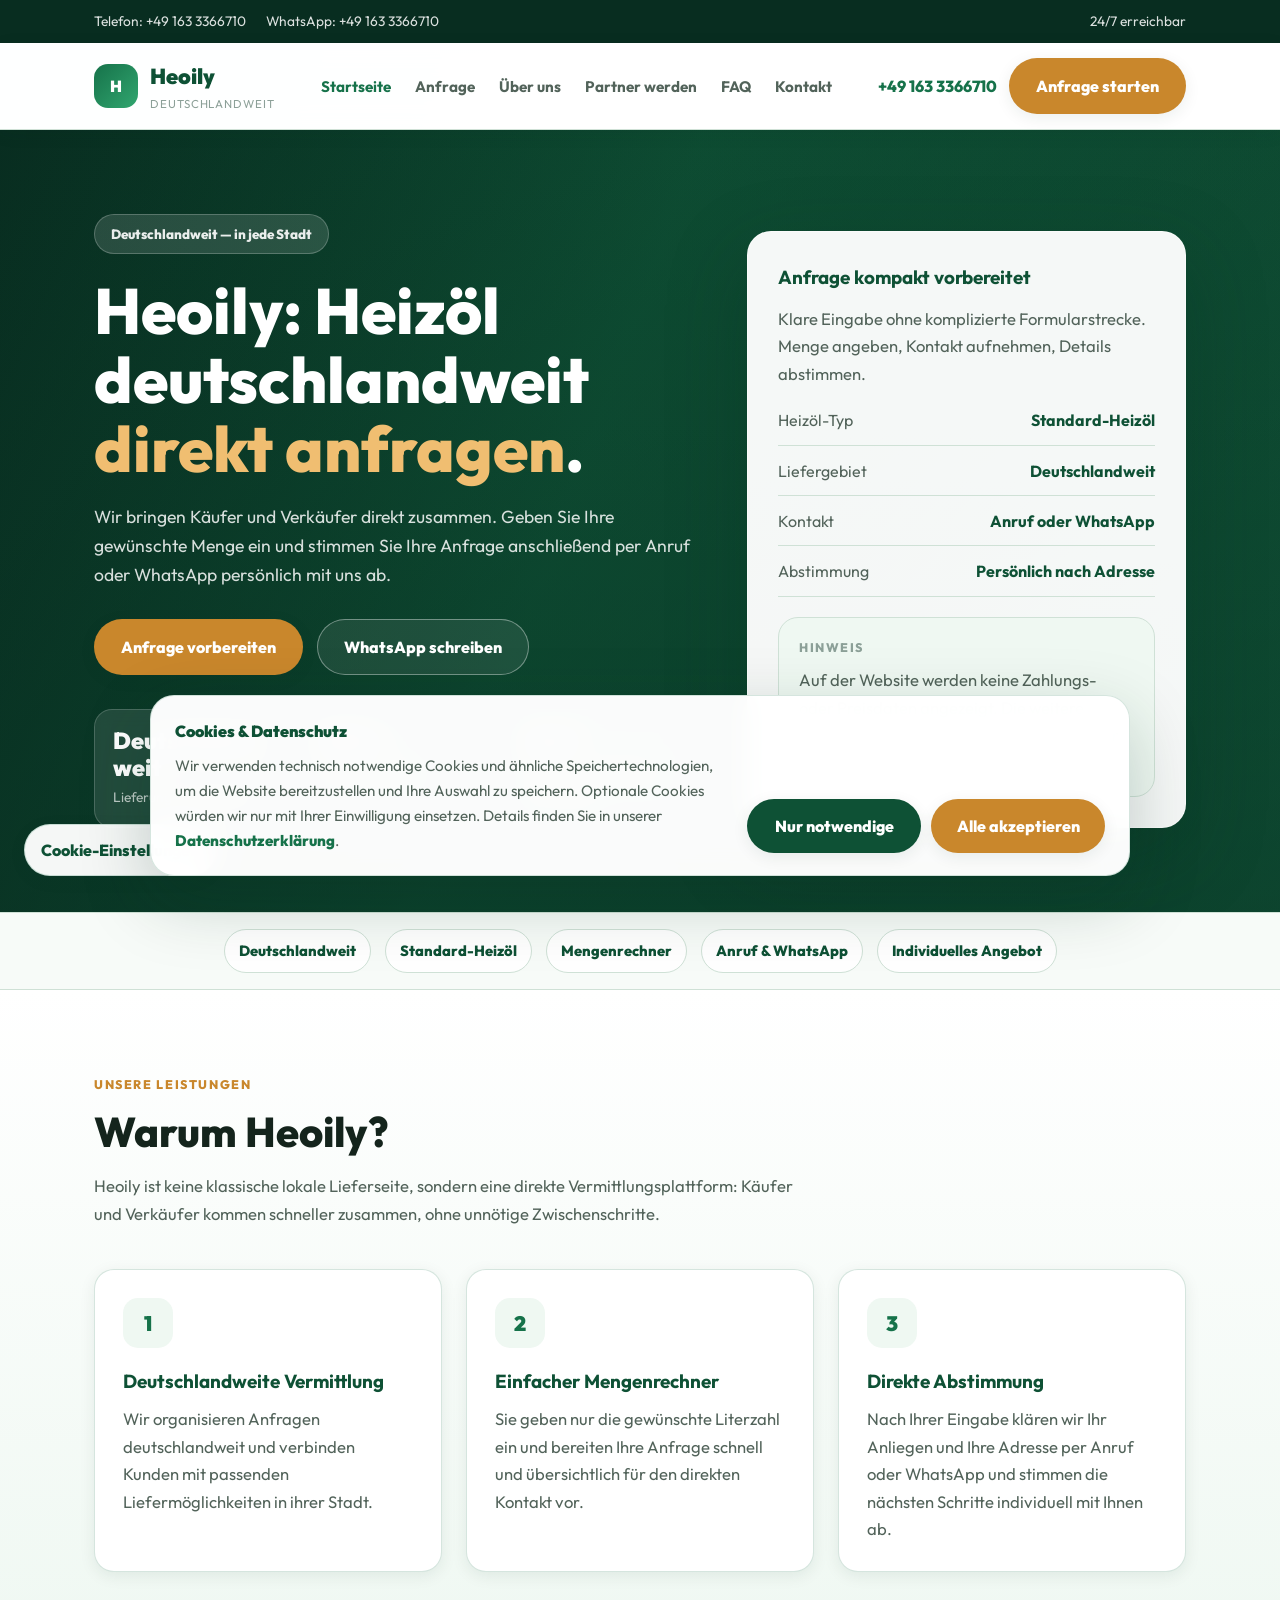
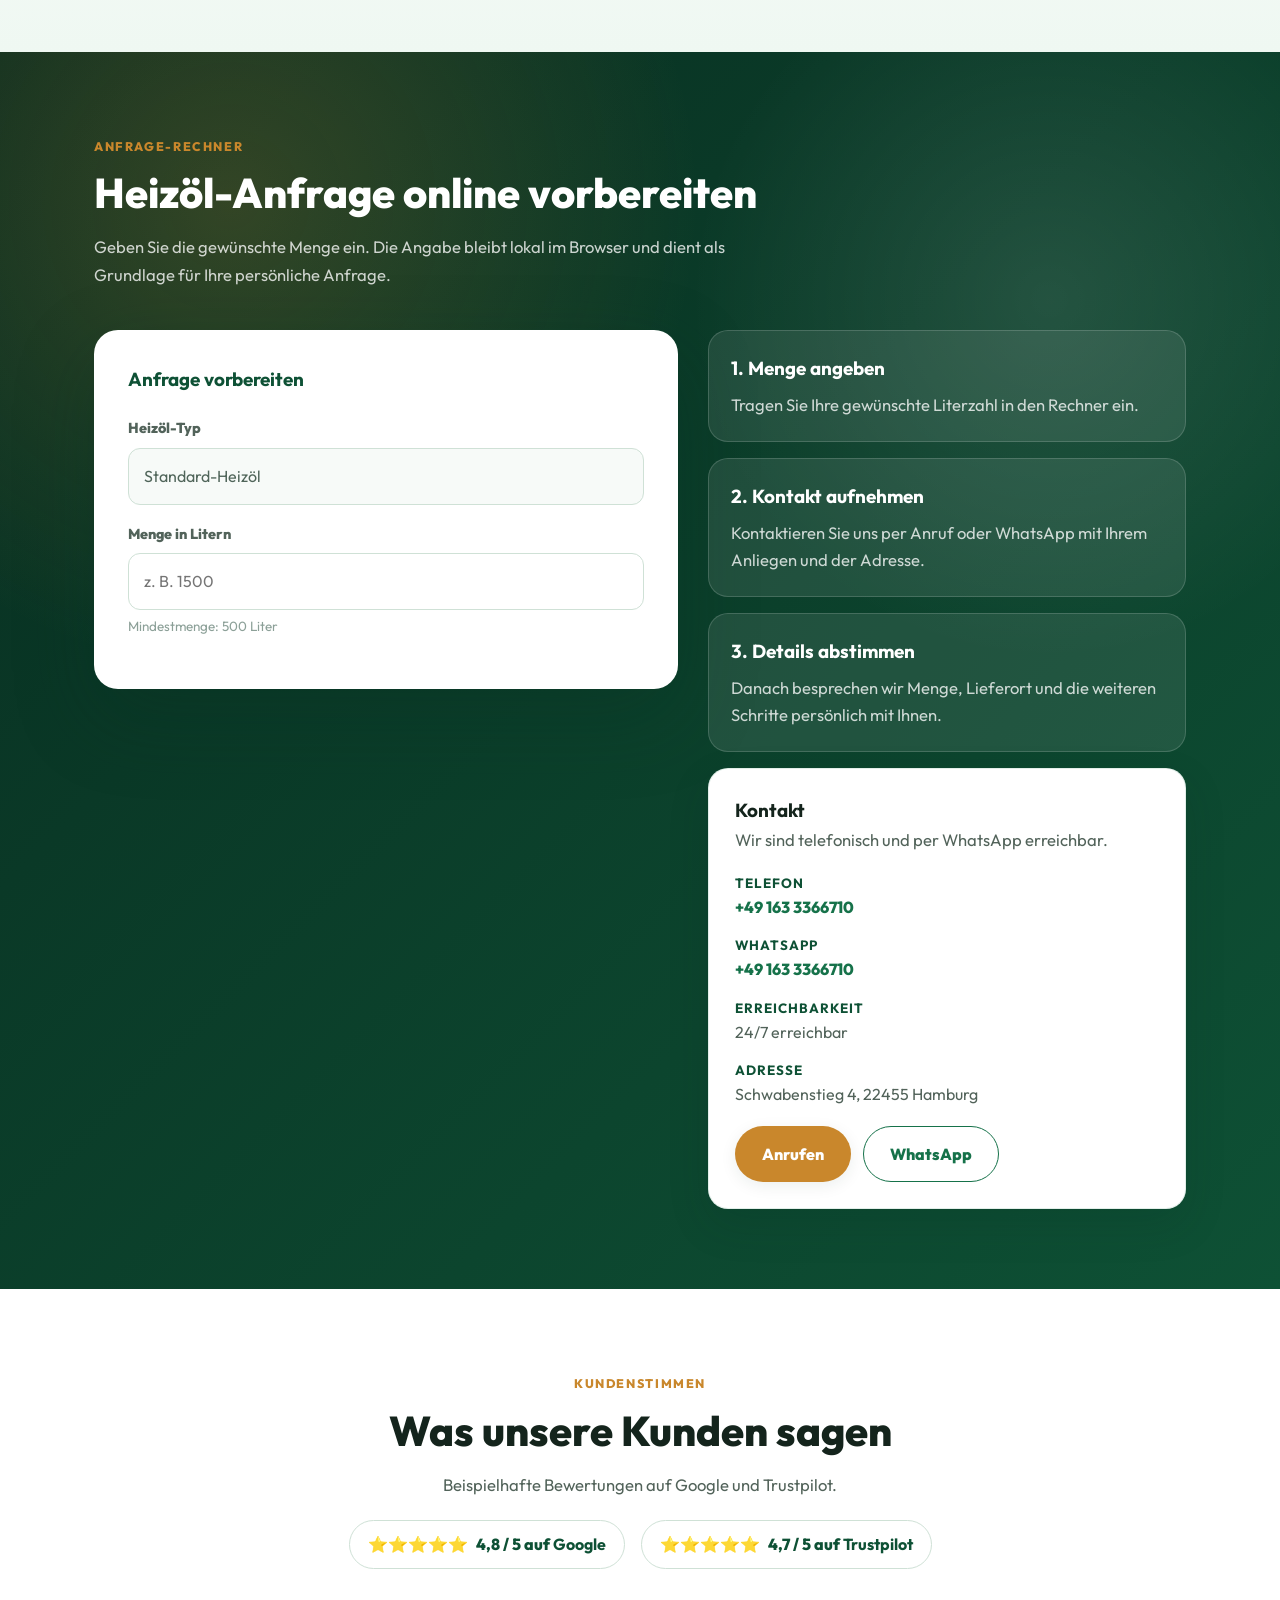
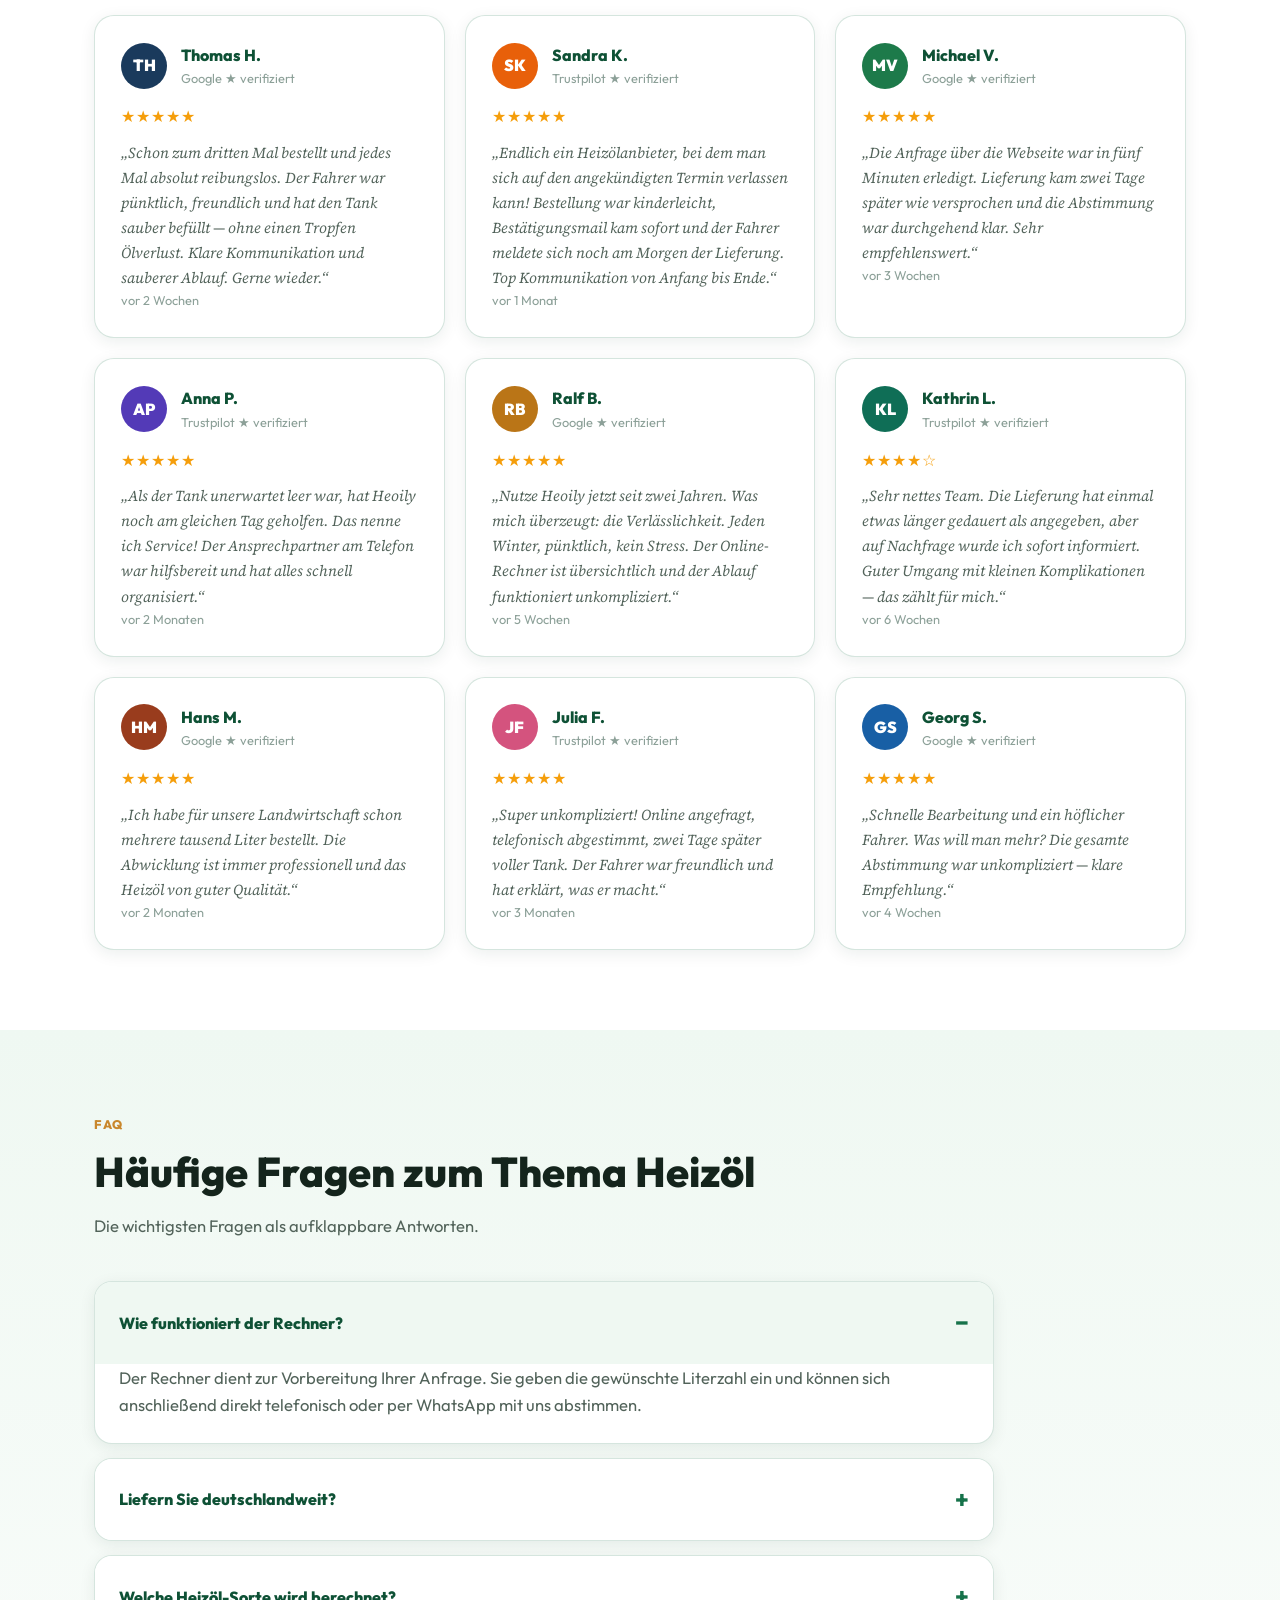
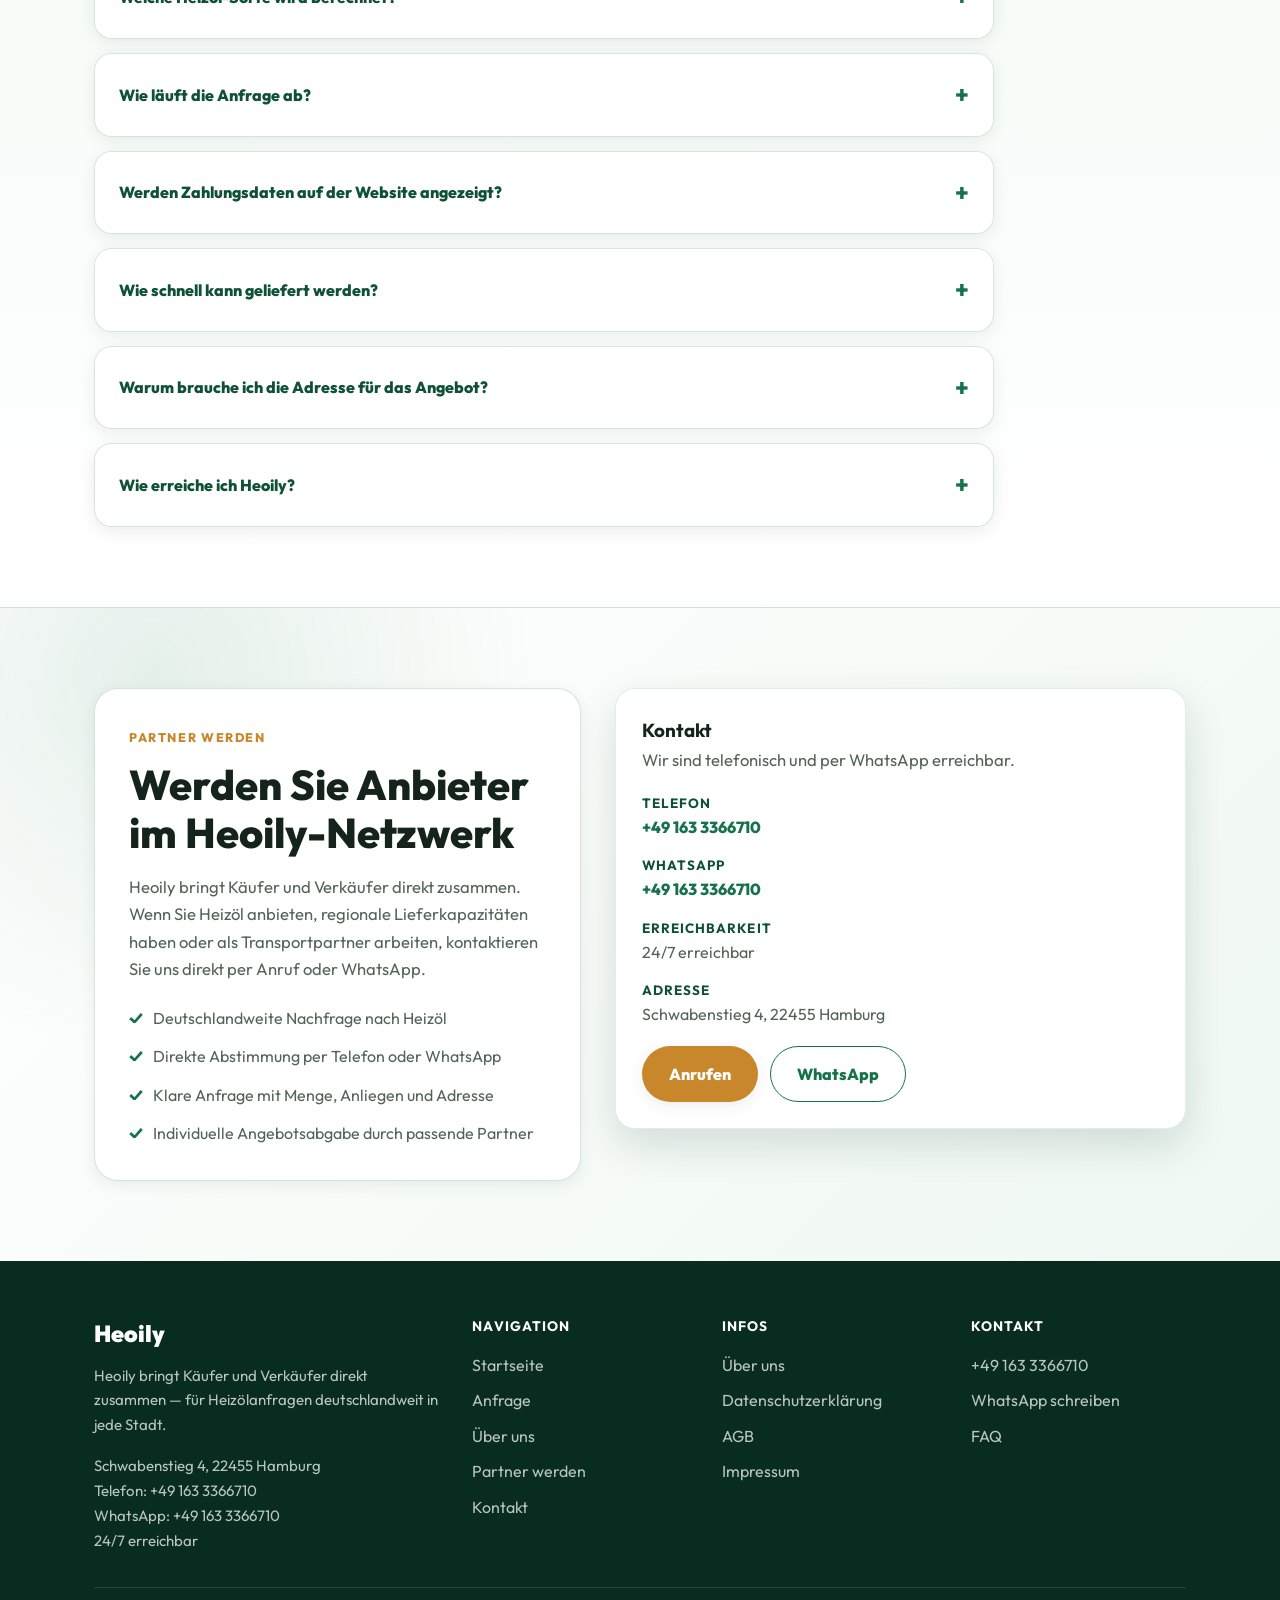
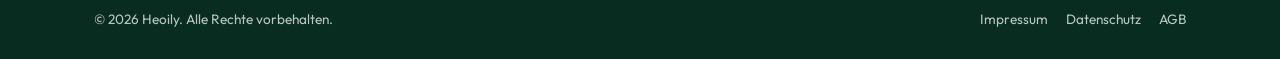
==== commit 4f860b58: "Remove payment and pricing details from site" ====
--- a/index.html
+++ b/index.html
@@ -3,8 +3,8 @@
 <head>
   <meta charset="UTF-8">
   <meta name="viewport" content="width=device-width, initial-scale=1.0">
-  <title>Heoily — Heizöl deutschlandweit berechnen</title>
-  <meta name="description" content="Heoily bringt Käufer und Verkäufer direkt zusammen. Heizölpreis online berechnen und per Anruf oder WhatsApp ein individuelles Angebot erhalten.">
+  <title>Heoily — Heizöl deutschlandweit anfragen</title>
+  <meta name="description" content="Heoily bringt Käufer und Verkäufer direkt zusammen. Heizölmenge online vorbereiten und per Anruf oder WhatsApp eine individuelle Anfrage abstimmen.">
   <link rel="preconnect" href="https://fonts.googleapis.com">
   <link rel="preconnect" href="https://fonts.gstatic.com" crossorigin>
   <link href="https://fonts.googleapis.com/css2?family=Outfit:wght@400;500;600;700;800;900&family=Source+Serif+4:ital,wght@0,400;0,600;1,400&display=swap" rel="stylesheet">
@@ -37,7 +37,7 @@
 
       <ul class="nav-links">
         <li><a href="index.html" class="active">Startseite</a></li>
-        <li><a href="index.html#rechner">Preisrechner</a></li>
+        <li><a href="index.html#rechner">Anfrage</a></li>
         <li><a href="ueber-uns.html">Über uns</a></li>
         <li><a href="#lieferant-werden">Partner werden</a></li>
         <li><a href="index.html#faq">FAQ</a></li>
@@ -46,7 +46,7 @@
 
       <div class="nav-cta">
         <a class="nav-tel" href="tel:+491633366710">+49 163 3366710</a>
-        <a href="index.html#rechner" class="btn btn-primary">Preis berechnen</a>
+        <a href="index.html#rechner" class="btn btn-primary">Anfrage starten</a>
       </div>
 
       <button class="hamburger" onclick="toggleMenu()" aria-label="Menü öffnen">☰</button>
@@ -55,7 +55,7 @@
     <div class="mobile-menu" id="mobile-menu">
       <ul>
         <li><a href="index.html">Startseite</a></li>
-        <li><a href="index.html#rechner">Preisrechner</a></li>
+        <li><a href="index.html#rechner">Anfrage</a></li>
         <li><a href="ueber-uns.html">Über uns</a></li>
         <li><a href="#lieferant-werden">Partner werden</a></li>
         <li><a href="index.html#faq">FAQ</a></li>
@@ -69,10 +69,10 @@
       <div class="hero-inner">
         <div>
           <div class="hero-badge">Deutschlandweit — in jede Stadt</div>
-          <h1>Heoily: Heizöl zu <span>fairen Preisen</span> deutschlandweit.</h1>
-          <p class="hero-sub">Wir bringen Käufer und Verkäufer direkt zusammen. Berechnen Sie Ihren Preis online und kontaktieren Sie uns anschließend per Anruf oder WhatsApp für ein individuelles Angebot.</p>
+          <h1>Heoily: Heizöl deutschlandweit <span>direkt anfragen</span>.</h1>
+          <p class="hero-sub">Wir bringen Käufer und Verkäufer direkt zusammen. Geben Sie Ihre gewünschte Menge ein und stimmen Sie Ihre Anfrage anschließend per Anruf oder WhatsApp persönlich mit uns ab.</p>
           <div class="hero-actions">
-            <a href="#rechner" class="btn btn-primary">Preis berechnen</a>
+            <a href="#rechner" class="btn btn-primary">Anfrage vorbereiten</a>
             <a href="https://wa.me/491633366710" target="_blank" rel="noopener" class="btn btn-outline">WhatsApp schreiben</a>
           </div>
           <div class="hero-stats">
@@ -92,18 +92,17 @@
         </div>
 
         <div class="hero-card">
-          <h3>Aktueller Rechner</h3>
-          <p>Klare Berechnung ohne Lieferzonen-Auswahl und ohne komplizierte Formularstrecke.</p>
+          <h3>Anfrage kompakt vorbereitet</h3>
+          <p>Klare Eingabe ohne komplizierte Formularstrecke. Menge angeben, Kontakt aufnehmen, Details abstimmen.</p>
           <ul class="info-list">
             <li><span>Heizöl-Typ</span><strong>Standard-Heizöl</strong></li>
             <li><span>Liefergebiet</span><strong>Deutschlandweit</strong></li>
             <li><span>Kontakt</span><strong>Anruf oder WhatsApp</strong></li>
-            <li><span>Angebot</span><strong>Individuell nach Adresse</strong></li>
+            <li><span>Abstimmung</span><strong>Persönlich nach Adresse</strong></li>
           </ul>
           <div class="price-box">
-            <div class="price-label">Preis im Rechner</div>
-            <div class="price-big">0,70 €</div>
-            <p>pro Liter inkl. MwSt.</p>
+            <div class="price-label">Hinweis</div>
+            <p>Auf der Website werden keine Zahlungs- oder Preisdaten angezeigt. Die weitere Abstimmung erfolgt direkt per Telefon oder WhatsApp.</p>
           </div>
         </div>
       </div>
@@ -115,7 +114,7 @@
       <div class="trust-bar-inner">
         <div class="trust-chip">Deutschlandweit</div>
         <div class="trust-chip">Standard-Heizöl</div>
-        <div class="trust-chip">Preis inkl. MwSt.</div>
+        <div class="trust-chip">Mengenrechner</div>
         <div class="trust-chip">Anruf &amp; WhatsApp</div>
         <div class="trust-chip">Individuelles Angebot</div>
       </div>
@@ -137,14 +136,14 @@
 
         <div class="feature-card">
           <div class="feature-icon">2</div>
-          <h3>Transparenter Rechner</h3>
-          <p>Der Rechner arbeitet mit einem klaren Literpreis inkl. MwSt. und zeigt Ihnen sofort eine nachvollziehbare Orientierung.</p>
+          <h3>Einfacher Mengenrechner</h3>
+          <p>Sie geben nur die gewünschte Literzahl ein und bereiten Ihre Anfrage schnell und übersichtlich für den direkten Kontakt vor.</p>
         </div>
 
         <div class="feature-card">
           <div class="feature-icon">3</div>
           <h3>Direkte Abstimmung</h3>
-          <p>Nach der Berechnung klären wir Ihr Anliegen und Ihre Adresse per Anruf oder WhatsApp und erstellen ein individuelles Angebot.</p>
+          <p>Nach Ihrer Eingabe klären wir Ihr Anliegen und Ihre Adresse per Anruf oder WhatsApp und stimmen die nächsten Schritte individuell mit Ihnen ab.</p>
         </div>
       </div>
     </div>
@@ -152,22 +151,17 @@
 
   <section class="calc-section" id="rechner">
     <div class="container">
-      <div class="section-label">Preisrechner</div>
-      <h2 class="section-title">Heizölpreis online berechnen</h2>
-      <p class="section-sub">Geben Sie die gewünschte Menge ein. Der Preis wird automatisch inkl. 19% MwSt. berechnet.</p>
+      <div class="section-label">Anfrage-Rechner</div>
+      <h2 class="section-title">Heizöl-Anfrage online vorbereiten</h2>
+      <p class="section-sub">Geben Sie die gewünschte Menge ein. Die Angabe bleibt lokal im Browser und dient als Grundlage für Ihre persönliche Anfrage.</p>
 
       <div class="calc-wrapper">
         <div class="calc-box">
-          <h3>Preis berechnen</h3>
+          <h3>Anfrage vorbereiten</h3>
 
           <div class="form-group">
             <label>Heizöl-Typ</label>
             <input type="text" value="Standard-Heizöl" disabled>
-          </div>
-
-          <div class="form-group">
-            <label>Preis pro Liter</label>
-            <input type="text" value="0,70 € / Liter inkl. MwSt." disabled>
           </div>
 
           <div class="form-group">
@@ -182,24 +176,20 @@
               <span class="result-val" id="res-liters">—</span>
             </div>
             <div class="result-row">
-              <span class="result-label">Preis pro Liter</span>
-              <span class="result-val" id="res-price">—</span>
+              <span class="result-label">Status</span>
+              <span class="result-val" id="res-status">—</span>
             </div>
             <div class="result-row result-total">
-              <span class="result-label">Gesamtpreis inkl. 19% MwSt.</span>
-              <span class="result-val" id="res-total">—</span>
-            </div>
-            <div class="result-row">
-              <span class="result-label">MwSt.</span>
-              <span class="result-val" id="res-vat">—</span>
+              <span class="result-label">Nächster Schritt</span>
+              <span class="result-val" id="res-next-step">—</span>
             </div>
           </div>
         </div>
 
         <div class="calc-info">
           <div class="step-card">
-            <h3>1. Preis berechnen</h3>
-            <p>Berechnen Sie Ihren Preis mit unserem Rechner.</p>
+            <h3>1. Menge angeben</h3>
+            <p>Tragen Sie Ihre gewünschte Literzahl in den Rechner ein.</p>
           </div>
 
           <div class="step-card">
@@ -208,8 +198,8 @@
           </div>
 
           <div class="step-card">
-            <h3>3. Angebot erhalten</h3>
-            <p>Anschließend erhalten Sie von uns ein individuelles Angebot.</p>
+            <h3>3. Details abstimmen</h3>
+            <p>Danach besprechen wir Menge, Lieferort und die weiteren Schritte persönlich mit Ihnen.</p>
           </div>
 
           <div class="contact-card" id="kontakt">
@@ -253,7 +243,7 @@
             </div>
           </div>
           <div class="review-stars">★★★★★</div>
-          <p class="review-text">„Schon zum dritten Mal bestellt und jedes Mal absolut reibungslos. Der Fahrer war pünktlich, freundlich und hat den Tank sauber befüllt — ohne einen Tropfen Ölverlust. Preislich absolut fair, keine versteckten Kosten. Gerne wieder.“</p>
+          <p class="review-text">„Schon zum dritten Mal bestellt und jedes Mal absolut reibungslos. Der Fahrer war pünktlich, freundlich und hat den Tank sauber befüllt — ohne einen Tropfen Ölverlust. Klare Kommunikation und sauberer Ablauf. Gerne wieder.“</p>
           <div class="review-date">vor 2 Wochen</div>
         </div>
 
@@ -279,7 +269,7 @@
             </div>
           </div>
           <div class="review-stars">★★★★★</div>
-          <p class="review-text">„Preis-Leistungs-Verhältnis ist sehr gut. Habe Angebote von drei Anbietern verglichen — Heoily lag klar vorne. Bestellung über die Webseite in fünf Minuten erledigt. Lieferung kam zwei Tage später wie versprochen. Sehr empfehlenswert.“</p>
+          <p class="review-text">„Die Anfrage über die Webseite war in fünf Minuten erledigt. Lieferung kam zwei Tage später wie versprochen und die Abstimmung war durchgehend klar. Sehr empfehlenswert.“</p>
           <div class="review-date">vor 3 Wochen</div>
         </div>
 
@@ -305,7 +295,7 @@
             </div>
           </div>
           <div class="review-stars">★★★★★</div>
-          <p class="review-text">„Nutze Heoily jetzt seit zwei Jahren. Was mich überzeugt: die Verlässlichkeit. Jeden Winter, pünktlich, kein Stress. Der Online-Rechner ist übersichtlich — und der Preis stimmt.“</p>
+          <p class="review-text">„Nutze Heoily jetzt seit zwei Jahren. Was mich überzeugt: die Verlässlichkeit. Jeden Winter, pünktlich, kein Stress. Der Online-Rechner ist übersichtlich und der Ablauf funktioniert unkompliziert.“</p>
           <div class="review-date">vor 5 Wochen</div>
         </div>
 
@@ -318,7 +308,7 @@
             </div>
           </div>
           <div class="review-stars">★★★★☆</div>
-          <p class="review-text">„Sehr nettes Team und gute Preise. Die Lieferung hat einmal etwas länger gedauert als angegeben, aber auf Nachfrage wurde ich sofort informiert. Guter Umgang mit kleinen Komplikationen — das zählt für mich.“</p>
+          <p class="review-text">„Sehr nettes Team. Die Lieferung hat einmal etwas länger gedauert als angegeben, aber auf Nachfrage wurde ich sofort informiert. Guter Umgang mit kleinen Komplikationen — das zählt für mich.“</p>
           <div class="review-date">vor 6 Wochen</div>
         </div>
 
@@ -331,7 +321,7 @@
             </div>
           </div>
           <div class="review-stars">★★★★★</div>
-          <p class="review-text">„Ich habe für unsere Landwirtschaft schon mehrere tausend Liter bestellt. Die Abwicklung ist immer professionell, der Preis fair und das Heizöl von guter Qualität.“</p>
+          <p class="review-text">„Ich habe für unsere Landwirtschaft schon mehrere tausend Liter bestellt. Die Abwicklung ist immer professionell und das Heizöl von guter Qualität.“</p>
           <div class="review-date">vor 2 Monaten</div>
         </div>
 
@@ -344,7 +334,7 @@
             </div>
           </div>
           <div class="review-stars">★★★★★</div>
-          <p class="review-text">„Super unkompliziert! Online berechnet, telefonisch abgestimmt, zwei Tage später voller Tank. Der Fahrer war freundlich und hat erklärt, was er macht.“</p>
+          <p class="review-text">„Super unkompliziert! Online angefragt, telefonisch abgestimmt, zwei Tage später voller Tank. Der Fahrer war freundlich und hat erklärt, was er macht.“</p>
           <div class="review-date">vor 3 Monaten</div>
         </div>
 
@@ -357,7 +347,7 @@
             </div>
           </div>
           <div class="review-stars">★★★★★</div>
-          <p class="review-text">„Gutes Preis-Leistungs-Verhältnis, schnelle Bearbeitung und ein höflicher Fahrer. Was will man mehr? Ich vergleiche die Preise jedes Jahr — klare Empfehlung.“</p>
+          <p class="review-text">„Schnelle Bearbeitung und ein höflicher Fahrer. Was will man mehr? Die gesamte Abstimmung war unkompliziert — klare Empfehlung.“</p>
           <div class="review-date">vor 4 Wochen</div>
         </div>
       </div>
@@ -372,8 +362,8 @@
 
       <div class="faq-layout">
         <div class="faq-item active">
-          <button class="faq-question" type="button"><span>Was kostet ein Liter Heizöl heute?</span><span>−</span></button>
-          <div class="faq-answer"><p>Der Rechner zeigt den hinterlegten Preis pro Liter für Standard-Heizöl. Der angezeigte Preis versteht sich inkl. 19% MwSt. und wird automatisch auf Ihre gewünschte Literzahl hochgerechnet.</p></div>
+          <button class="faq-question" type="button"><span>Wie funktioniert der Rechner?</span><span>−</span></button>
+          <div class="faq-answer"><p>Der Rechner dient zur Vorbereitung Ihrer Anfrage. Sie geben die gewünschte Literzahl ein und können sich anschließend direkt telefonisch oder per WhatsApp mit uns abstimmen.</p></div>
         </div>
 
         <div class="faq-item">
@@ -383,17 +373,17 @@
 
         <div class="faq-item">
           <button class="faq-question" type="button"><span>Welche Heizöl-Sorte wird berechnet?</span><span>+</span></button>
-          <div class="faq-answer"><p>Im Rechner bleibt es bewusst einfach: berechnet wird Standard-Heizöl. Weitere Varianten können bei Bedarf telefonisch oder per WhatsApp besprochen werden.</p></div>
+          <div class="faq-answer"><p>Im Rechner bleibt es bewusst einfach: die Anfrage bezieht sich auf Standard-Heizöl. Weitere Varianten können bei Bedarf telefonisch oder per WhatsApp besprochen werden.</p></div>
         </div>
 
         <div class="faq-item">
           <button class="faq-question" type="button"><span>Wie läuft die Anfrage ab?</span><span>+</span></button>
-          <div class="faq-answer"><p>Sie berechnen zuerst Ihren Preis, kontaktieren uns anschließend per Anruf oder WhatsApp mit Anliegen und Adresse und erhalten danach ein individuelles Angebot.</p></div>
-        </div>
-
-        <div class="faq-item">
-          <button class="faq-question" type="button"><span>Ist der Preis im Rechner bindend?</span><span>+</span></button>
-          <div class="faq-answer"><p>Der Rechner dient als transparente Orientierung. Das individuelle Angebot erhalten Sie anschließend nach Kontaktaufnahme und Prüfung Ihrer Adresse.</p></div>
+          <div class="faq-answer"><p>Sie geben zuerst Ihre gewünschte Menge ein, kontaktieren uns anschließend per Anruf oder WhatsApp mit Anliegen und Adresse und stimmen danach die nächsten Schritte direkt mit uns ab.</p></div>
+        </div>
+
+        <div class="faq-item">
+          <button class="faq-question" type="button"><span>Werden Zahlungsdaten auf der Website angezeigt?</span><span>+</span></button>
+          <div class="faq-answer"><p>Nein. Auf der Website werden keine Zahlungs- oder Abrechnungsinformationen dargestellt. Die persönliche Abstimmung erfolgt erst nach direkter Kontaktaufnahme.</p></div>
         </div>
 
         <div class="faq-item">
@@ -452,7 +442,7 @@
       <div class="footer-grid">
         <div>
           <div class="footer-logo-text">Heoily</div>
-          <p>Heoily bringt Käufer und Verkäufer direkt zusammen — für Heizöl zu fairen Preisen, deutschlandweit in jede Stadt.</p>
+          <p>Heoily bringt Käufer und Verkäufer direkt zusammen — für Heizölanfragen deutschlandweit in jede Stadt.</p>
           <p style="margin-top: 16px;">Schwabenstieg 4, 22455 Hamburg<br>Telefon: <a href="tel:+491633366710">+49 163 3366710</a><br>WhatsApp: <a href="https://wa.me/491633366710" target="_blank" rel="noopener">+49 163 3366710</a><br>24/7 erreichbar</p>
         </div>
 
@@ -460,7 +450,7 @@
           <h4>Navigation</h4>
           <ul>
             <li><a href="index.html">Startseite</a></li>
-            <li><a href="index.html#rechner">Preisrechner</a></li>
+            <li><a href="index.html#rechner">Anfrage</a></li>
             <li><a href="ueber-uns.html">Über uns</a></li>
             <li><a href="index.html#lieferant-werden">Partner werden</a></li>
             <li><a href="index.html#kontakt">Kontakt</a></li>
--- a/assets/style.css
+++ b/assets/style.css
@@ -970,6 +970,133 @@
   padding: 22px;
 }
 
+.legal-page-grid {
+  grid-template-columns: minmax(0, 880px);
+  justify-content: center;
+}
+
+.legal-page-grid .page-copy {
+  max-width: none;
+}
+
+.legal-page-grid .legal-meta {
+  grid-template-columns: repeat(2, minmax(0, 1fr));
+}
+
+.cookie-consent {
+  position: fixed;
+  left: 24px;
+  right: 24px;
+  bottom: 24px;
+  z-index: 250;
+  display: none;
+  justify-content: center;
+}
+
+.cookie-consent.is-visible {
+  display: flex;
+}
+
+.cookie-consent__panel {
+  width: min(100%, 980px);
+  background: rgba(255, 255, 255, 0.98);
+  border: 1px solid rgba(22, 114, 74, 0.18);
+  border-radius: 24px;
+  box-shadow: 0 24px 70px rgba(8, 45, 32, 0.22);
+  backdrop-filter: blur(14px);
+  padding: 22px 24px;
+}
+
+.cookie-consent__inner {
+  display: flex;
+  align-items: flex-end;
+  justify-content: space-between;
+  gap: 22px;
+}
+
+.cookie-consent__copy {
+  max-width: 640px;
+}
+
+.cookie-consent__title {
+  display: block;
+  color: var(--brand-secondary);
+  font-size: 1rem;
+  font-weight: 900;
+  margin-bottom: 8px;
+}
+
+.cookie-consent__copy p {
+  margin: 0;
+  font-size: 0.95rem;
+  color: var(--text-secondary);
+}
+
+.cookie-consent__copy a {
+  color: var(--brand-primary);
+  font-weight: 800;
+  text-decoration: none;
+}
+
+.cookie-consent__actions {
+  display: flex;
+  gap: 10px;
+  align-items: center;
+  flex-wrap: wrap;
+  flex-shrink: 0;
+}
+
+.cookie-consent__btn {
+  min-width: 174px;
+  min-height: 50px;
+  border-radius: 999px;
+  border: 1px solid transparent;
+  padding: 13px 22px;
+  font: inherit;
+  font-weight: 800;
+  cursor: pointer;
+  transition: 0.22s ease;
+}
+
+.cookie-consent__btn:hover {
+  transform: translateY(-1px);
+}
+
+.cookie-consent__btn--necessary {
+  background: var(--brand-secondary);
+  color: #fff;
+  box-shadow: var(--shadow-sm);
+}
+
+.cookie-consent__btn--accept {
+  background: var(--brand-accent);
+  color: #fff;
+  box-shadow: var(--shadow-sm);
+}
+
+.cookie-consent-toggle {
+  position: fixed;
+  left: 24px;
+  bottom: 24px;
+  z-index: 240;
+  display: inline-flex;
+  align-items: center;
+  gap: 8px;
+  border: 1px solid rgba(22, 114, 74, 0.2);
+  border-radius: 999px;
+  background: rgba(255, 255, 255, 0.96);
+  color: var(--brand-secondary);
+  box-shadow: var(--shadow-sm);
+  padding: 12px 16px;
+  font: inherit;
+  font-weight: 800;
+  cursor: pointer;
+}
+
+.cookie-consent-toggle:hover {
+  background: var(--brand-light);
+}
+
 .footer {
   background: var(--brand-dark);
   color: rgba(255, 255, 255, 0.72);
@@ -1068,6 +1195,27 @@
   .footer-grid,
   .partner-grid {
     grid-template-columns: 1fr;
+  }
+
+  .legal-page-grid .legal-meta {
+    grid-template-columns: 1fr;
+  }
+
+  .cookie-consent__inner {
+    flex-direction: column;
+    align-items: stretch;
+  }
+
+  .cookie-consent__copy {
+    max-width: none;
+  }
+
+  .cookie-consent__actions {
+    width: 100%;
+  }
+
+  .cookie-consent__btn {
+    flex: 1 1 220px;
   }
 }
 
@@ -1116,4 +1264,20 @@
   .result-val {
     text-align: left;
   }
-}
+
+  .cookie-consent,
+  .cookie-consent-toggle {
+    left: 14px;
+    right: 14px;
+    bottom: 14px;
+  }
+
+  .cookie-consent__panel {
+    padding: 18px;
+    border-radius: 20px;
+  }
+
+  .cookie-consent-toggle {
+    justify-content: center;
+  }
+}
